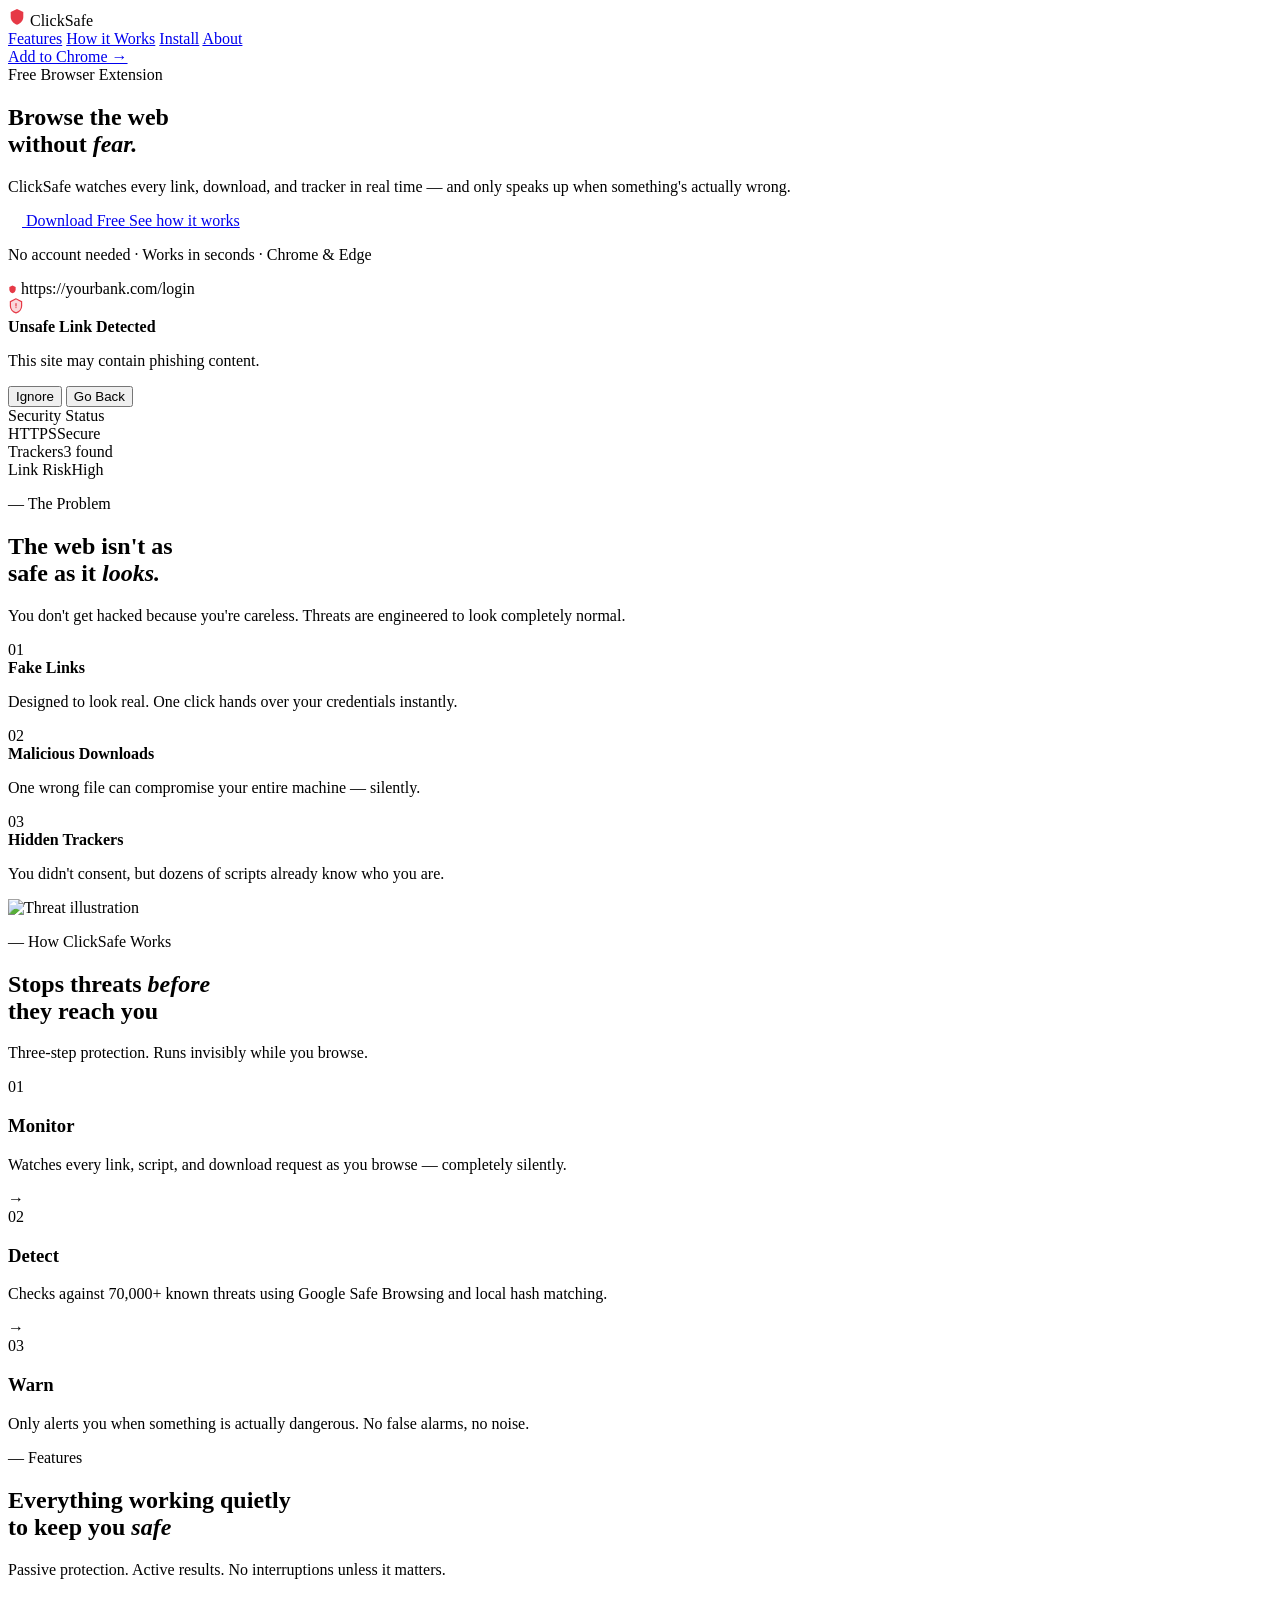
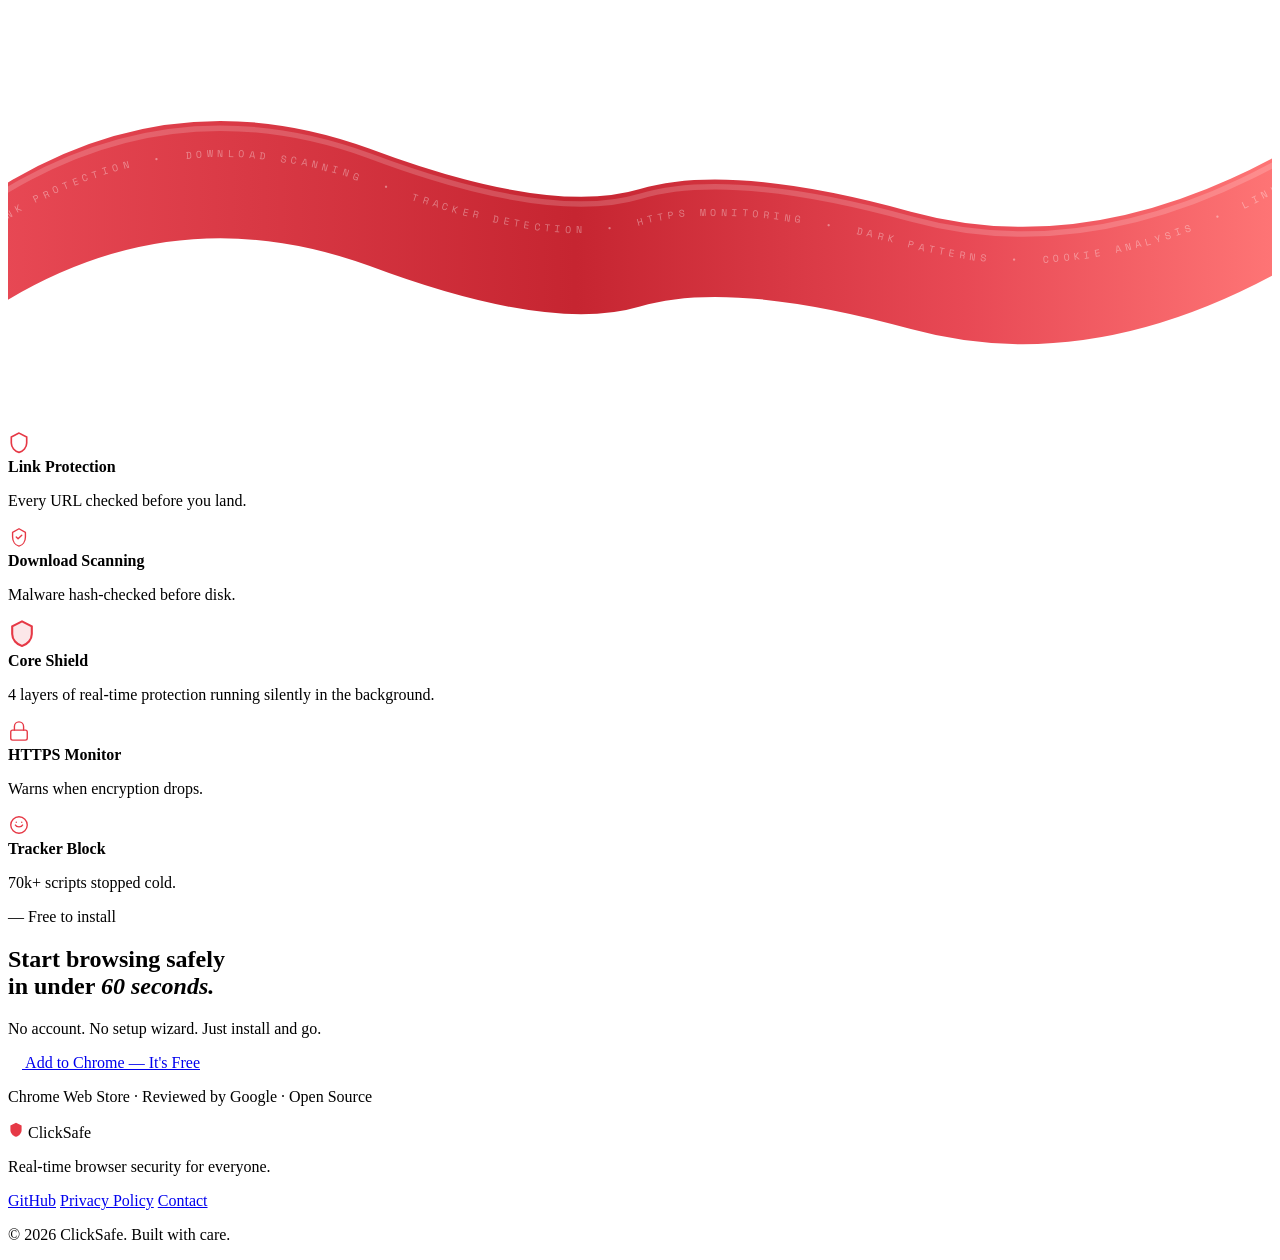
==== index.html @ 42089989 "add: html files" ====
<!DOCTYPE html>
<html lang="en">
<head>
  <meta charset="UTF-8" />
  <meta name="viewport" content="width=device-width, initial-scale=1.0" />
  <title>ClickSafe — Browse Without Fear</title>

  <link href="https://fonts.googleapis.com/css2?family=DM+Serif+Display:ital@0;1&family=Space+Mono:wght@400;700&display=swap" rel="stylesheet">
  <link href="https://api.fontshare.com/v2/css?f[]=satoshi@400,500,600,700&display=swap" rel="stylesheet">

  <link rel="stylesheet" href="style.css">
</head>
<body>

  <!-- NAVBAR -->
  <header class="navbar" id="navbar">
    <div class="container nav-inner">
      <div class="nav-logo">
        <svg width="18" height="18" viewBox="0 0 20 20" fill="none">
          <path d="M10 1L3 4.5V10c0 4 3.1 7.5 7 8.5 3.9-1 7-4.5 7-8.5V4.5L10 1z" fill="#E63946"/>
        </svg>
        ClickSafe
      </div>
      <nav class="nav-links">
        <a href="features.html">Features</a>
        <a href="how-it-works.html">How it Works</a>
        <a href="#install">Install</a>
        <a href="#about">About</a>
      </nav>
      <a href="#" class="nav-cta">Add to Chrome &rarr;</a>
    </div>
  </header>

  <!-- HERO - DARK -->
  <section class="hero">
    <div class="hero-glow"></div>
    <div class="container hero-content">

      <div class="hero-left reveal">
        <div class="hero-tag">
          <span class="tag-dot"></span>
          Free Browser Extension
        </div>

        <h1 class="hero-h1">
          Browse the web<br>without <em>fear.</em>
        </h1>

        <p class="hero-desc">
          ClickSafe watches every link, download, and tracker in real time —
          and only speaks up when something's actually wrong.
        </p>

        <div class="hero-actions">
          <a href="#" class="btn-primary">
            <svg width="14" height="14" viewBox="0 0 16 16" fill="none"><path d="M8 2v8M4 7l4 4 4-4M2 12h12" stroke="white" stroke-width="1.8" stroke-linecap="round" stroke-linejoin="round"/></svg>
            Download Free
          </a>
          <a href="#how" class="btn-ghost">See how it works</a>
        </div>

        <p class="hero-note">No account needed &middot; Works in seconds &middot; Chrome &amp; Edge</p>
      </div>

      <div class="hero-right reveal reveal-delay">
        <div class="browser-mock">
          <div class="browser-bar">
            <div class="browser-dots">
              <span class="dot-red"></span>
              <span class="dot-yellow"></span>
              <span class="dot-green"></span>
            </div>
            <div class="browser-url">
              <svg width="9" height="9" viewBox="0 0 20 20" fill="none"><path d="M10 1L3 4.5V10c0 4 3.1 7.5 7 8.5 3.9-1 7-4.5 7-8.5V4.5L10 1z" fill="#E63946"/></svg>
              https://yourbank.com/login
            </div>
          </div>
          <div class="browser-body">
            <div class="sk-line w-65"></div>
            <div class="sk-line w-45"></div>
            <div class="sk-line w-75"></div>
            <div class="sk-block"></div>
          </div>
        </div>

        <div class="hero-modal">
          <div class="modal-icon-wrap">
            <svg width="16" height="16" viewBox="0 0 20 20" fill="none">
              <path d="M10 1L3 4.5V10c0 4 3.1 7.5 7 8.5 3.9-1 7-4.5 7-8.5V4.5L10 1z" fill="#E63946" opacity=".2"/>
              <path d="M10 1L3 4.5V10c0 4 3.1 7.5 7 8.5 3.9-1 7-4.5 7-8.5V4.5L10 1z" stroke="#E63946" stroke-width="1.5"/>
              <path d="M10 7v3M10 12h.01" stroke="#E63946" stroke-width="1.5" stroke-linecap="round"/>
            </svg>
          </div>
          <div class="modal-text">
            <strong>Unsafe Link Detected</strong>
            <p>This site may contain phishing content.</p>
          </div>
          <div class="modal-btns">
            <button class="modal-ignore">Ignore</button>
            <button class="modal-block">Go Back</button>
          </div>
        </div>

        <div class="hero-panel">
          <div class="panel-title">Security Status</div>
          <div class="panel-row"><span>HTTPS</span><span class="badge badge-green">Secure</span></div>
          <div class="panel-row"><span>Trackers</span><span class="badge badge-yellow">3 found</span></div>
          <div class="panel-row"><span>Link Risk</span><span class="badge badge-red">High</span></div>
        </div>
      </div>

    </div>
  </section>

  <!-- PROBLEM - LIGHT -->
  <section class="problem-section" id="features">
    <div class="container">
      <div class="problem-wrapper">

        <div class="problem-left">
          <p class="section-label">&#8212; The Problem</p>
          <h2 class="section-title">
            The web isn't as<br>safe as it <em>looks.</em>
          </h2>
          <p class="section-sub">
            You don't get hacked because you're careless.
            Threats are engineered to look completely normal.
          </p>
          <div class="problem-list">

            <div class="problem-item reveal">
              <div class="problem-num">01</div>
              <div class="problem-body">
                <strong>Fake Links</strong>
                <p>Designed to look real. One click hands over your credentials instantly.</p>
              </div>
            </div>

            <div class="problem-item reveal">
              <div class="problem-num">02</div>
              <div class="problem-body">
                <strong>Malicious Downloads</strong>
                <p>One wrong file can compromise your entire machine &mdash; silently.</p>
              </div>
            </div>

            <div class="problem-item reveal">
              <div class="problem-num">03</div>
              <div class="problem-body">
                <strong>Hidden Trackers</strong>
                <p>You didn't consent, but dozens of scripts already know who you are.</p>
              </div>
            </div>

          </div>
        </div>

        <div class="problem-right reveal reveal-delay">
          <img src="assets/home-page/problem.svg" alt="Threat illustration" />
        </div>

      </div>
    </div>
  </section>

  <!-- HOW IT WORKS - DARK -->
  <section class="how-section" id="how">
    <div class="container">
      <p class="section-label">&#8212; How ClickSafe Works</p>
      <h2 class="section-title">Stops threats <em>before</em><br>they reach you</h2>
      <p class="section-sub">Three-step protection. Runs invisibly while you browse.</p>

      <div class="steps">

        <div class="step reveal">
          <div class="step-num">01</div>
          <h3>Monitor</h3>
          <p>Watches every link, script, and download request as you browse &mdash; completely silently.</p>
        </div>

        <div class="step-arrow">&#8594;</div>

        <div class="step reveal">
          <div class="step-num">02</div>
          <h3>Detect</h3>
          <p>Checks against 70,000+ known threats using Google Safe Browsing and local hash matching.</p>
        </div>

        <div class="step-arrow">&#8594;</div>

        <div class="step reveal">
          <div class="step-num">03</div>
          <h3>Warn</h3>
          <p>Only alerts you when something is actually dangerous. No false alarms, no noise.</p>
        </div>

      </div>
    </div>
  </section>

  <!-- FEATURES - LIGHT with RIBBON -->
  <section class="features-section" id="features-ribbon">
    <div class="container">
      <p class="section-label">&#8212; Features</p>
      <h2 class="section-title">Everything working quietly<br>to keep you <em>safe</em></h2>
      <p class="section-sub">Passive protection. Active results. No interruptions unless it matters.</p>
    </div>

    <!-- RIBBON SCENE -->
    <div class="ribbon-scene">

      <!-- SVG ribbon wave -->
      <svg class="ribbon-svg" viewBox="0 0 1400 480" preserveAspectRatio="none" xmlns="http://www.w3.org/2000/svg">
        <defs>
          <linearGradient id="rg" x1="0%" y1="0%" x2="100%" y2="0%">
            <stop offset="0%"   stop-color="#E63946"/>
            <stop offset="45%"  stop-color="#C1121F"/>
            <stop offset="75%"  stop-color="#E63946"/>
            <stop offset="100%" stop-color="#ff6b6b"/>
          </linearGradient>
          <!-- text path runs along the center of the ribbon -->
          <path id="tp" d="M-20 260 Q 180 130 400 210 Q 600 285 700 255 Q 800 225 1000 280 Q 1200 335 1420 210"/>
        </defs>
        <!-- ribbon body -->
        <path d="M-20 220 Q 180 90 400 170 Q 600 245 700 215 Q 800 185 1000 240 Q 1200 295 1420 170
                 L 1420 300 Q 1200 425 1000 370 Q 800 315 700 345 Q 600 375 400 300 Q 180 220 -20 350 Z"
              fill="url(#rg)" opacity="0.92"/>
        <!-- subtle highlight stripe -->
        <path d="M-20 228 Q 180 98 400 178 Q 600 253 700 223 Q 800 193 1000 248 Q 1200 303 1420 178"
              fill="none" stroke="rgba(255,255,255,0.18)" stroke-width="6"/>
        <!-- scrolling text on ribbon -->
        <text font-family="Space Mono, monospace" font-size="11" fill="rgba(255,255,255,0.38)" letter-spacing="5">
          <textPath href="#tp" startOffset="0%">
            LINK PROTECTION &nbsp;&bull;&nbsp; DOWNLOAD SCANNING &nbsp;&bull;&nbsp; TRACKER DETECTION &nbsp;&bull;&nbsp; HTTPS MONITORING &nbsp;&bull;&nbsp; DARK PATTERNS &nbsp;&bull;&nbsp; COOKIE ANALYSIS &nbsp;&bull;&nbsp; LINK PROTECTION &nbsp;&bull;&nbsp; DOWNLOAD SCANNING &nbsp;&bull;&nbsp;
          </textPath>
        </text>
      </svg>

      <!-- Feature nodes positioned along the ribbon -->
      <div class="rnode rn1">
        <div class="rnode-bubble">
          <div class="rnode-icon">
            <svg width="22" height="22" viewBox="0 0 20 20" fill="none"><path d="M10 1L3 4.5V10c0 4 3.1 7.5 7 8.5 3.9-1 7-4.5 7-8.5V4.5L10 1z" stroke="#E63946" stroke-width="1.5"/></svg>
          </div>
          <strong>Link Protection</strong>
          <p>Every URL checked before you land.</p>
        </div>
      </div>

      <div class="rnode rn2">
        <div class="rnode-bubble">
          <div class="rnode-icon">
            <svg width="22" height="22" viewBox="0 0 24 24" fill="none"><path d="M12 3l7 4v5c0 5-3 9-7 10C8 21 5 17 5 12V7l7-4z" stroke="#E63946" stroke-width="1.5" stroke-linejoin="round"/><path d="M9 12l2 2 4-4" stroke="#E63946" stroke-width="1.5" stroke-linecap="round" stroke-linejoin="round"/></svg>
          </div>
          <strong>Download Scanning</strong>
          <p>Malware hash-checked before disk.</p>
        </div>
      </div>

      <div class="rnode rn3 rn-center">
        <div class="rnode-bubble rnode-featured">
          <div class="rnode-icon">
            <svg width="28" height="28" viewBox="0 0 20 20" fill="none"><path d="M10 1L3 4.5V10c0 4 3.1 7.5 7 8.5 3.9-1 7-4.5 7-8.5V4.5L10 1z" fill="rgba(230,57,70,0.12)" stroke="#E63946" stroke-width="1.5"/></svg>
          </div>
          <strong>Core Shield</strong>
          <p>4 layers of real-time protection running silently in the background.</p>
        </div>
      </div>

      <div class="rnode rn4">
        <div class="rnode-bubble">
          <div class="rnode-icon">
            <svg width="22" height="22" viewBox="0 0 24 24" fill="none"><rect x="3" y="11" width="18" height="11" rx="2" stroke="#E63946" stroke-width="1.5"/><path d="M7 11V7a5 5 0 0 1 10 0v4" stroke="#E63946" stroke-width="1.5" stroke-linecap="round"/></svg>
          </div>
          <strong>HTTPS Monitor</strong>
          <p>Warns when encryption drops.</p>
        </div>
      </div>

      <div class="rnode rn5">
        <div class="rnode-bubble">
          <div class="rnode-icon">
            <svg width="22" height="22" viewBox="0 0 24 24" fill="none"><circle cx="12" cy="12" r="9" stroke="#E63946" stroke-width="1.5"/><path d="M8 12s1 2 4 2 4-2 4-2M9 9h.01M15 9h.01" stroke="#E63946" stroke-width="1.5" stroke-linecap="round"/></svg>
          </div>
          <strong>Tracker Block</strong>
          <p>70k+ scripts stopped cold.</p>
        </div>
      </div>

    </div>
  </section>

  <!-- CTA - DARK -->
  <section class="cta-section" id="install">
    <div class="container">
      <div class="cta-box reveal">
        <div class="cta-glow"></div>
        <p class="section-label cta-label">&#8212; Free to install</p>
        <h2 class="section-title cta-title">
          Start browsing safely<br>in under <em>60 seconds.</em>
        </h2>
        <p class="cta-sub">No account. No setup wizard. Just install and go.</p>
        <a href="#" class="btn-primary btn-lg">
          <svg width="14" height="14" viewBox="0 0 16 16" fill="none"><path d="M8 2v8M4 7l4 4 4-4M2 12h12" stroke="white" stroke-width="1.8" stroke-linecap="round" stroke-linejoin="round"/></svg>
          Add to Chrome &mdash; It's Free
        </a>
        <p class="cta-note">Chrome Web Store &middot; Reviewed by Google &middot; Open Source</p>
      </div>
    </div>
  </section>

  <!-- FOOTER - DARK -->
  <footer class="footer" id="about">
    <div class="container footer-inner">
      <div class="footer-brand">
        <div class="nav-logo footer-logo">
          <svg width="16" height="16" viewBox="0 0 20 20" fill="none"><path d="M10 1L3 4.5V10c0 4 3.1 7.5 7 8.5 3.9-1 7-4.5 7-8.5V4.5L10 1z" fill="#E63946"/></svg>
          ClickSafe
        </div>
        <p>Real-time browser security for everyone.</p>
      </div>
      <div class="footer-links">
        <a href="#">GitHub</a>
        <a href="#">Privacy Policy</a>
        <a href="#">Contact</a>
      </div>
    </div>
    <div class="container footer-bottom">
      <p>&copy; 2026 ClickSafe. Built with care.</p>
    </div>
  </footer>

  <script src="script.js"></script>
</body>
</html>
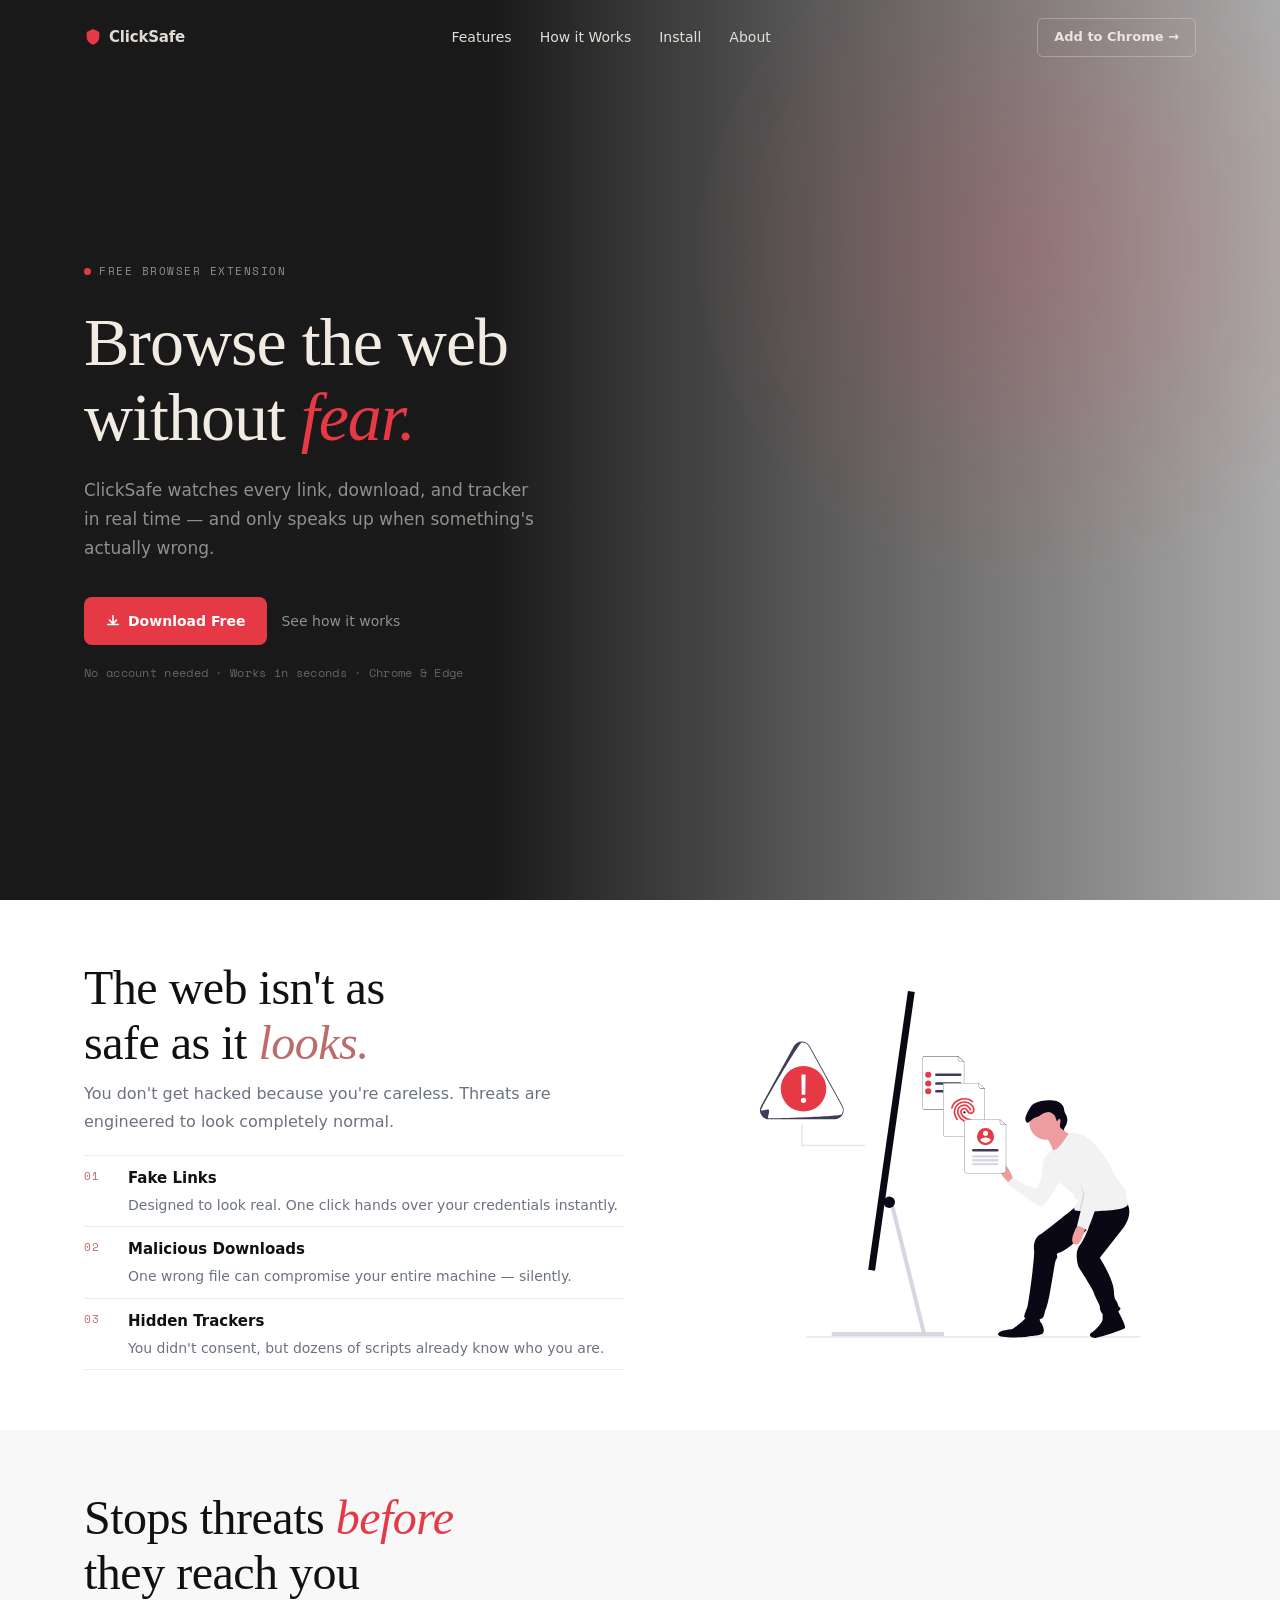
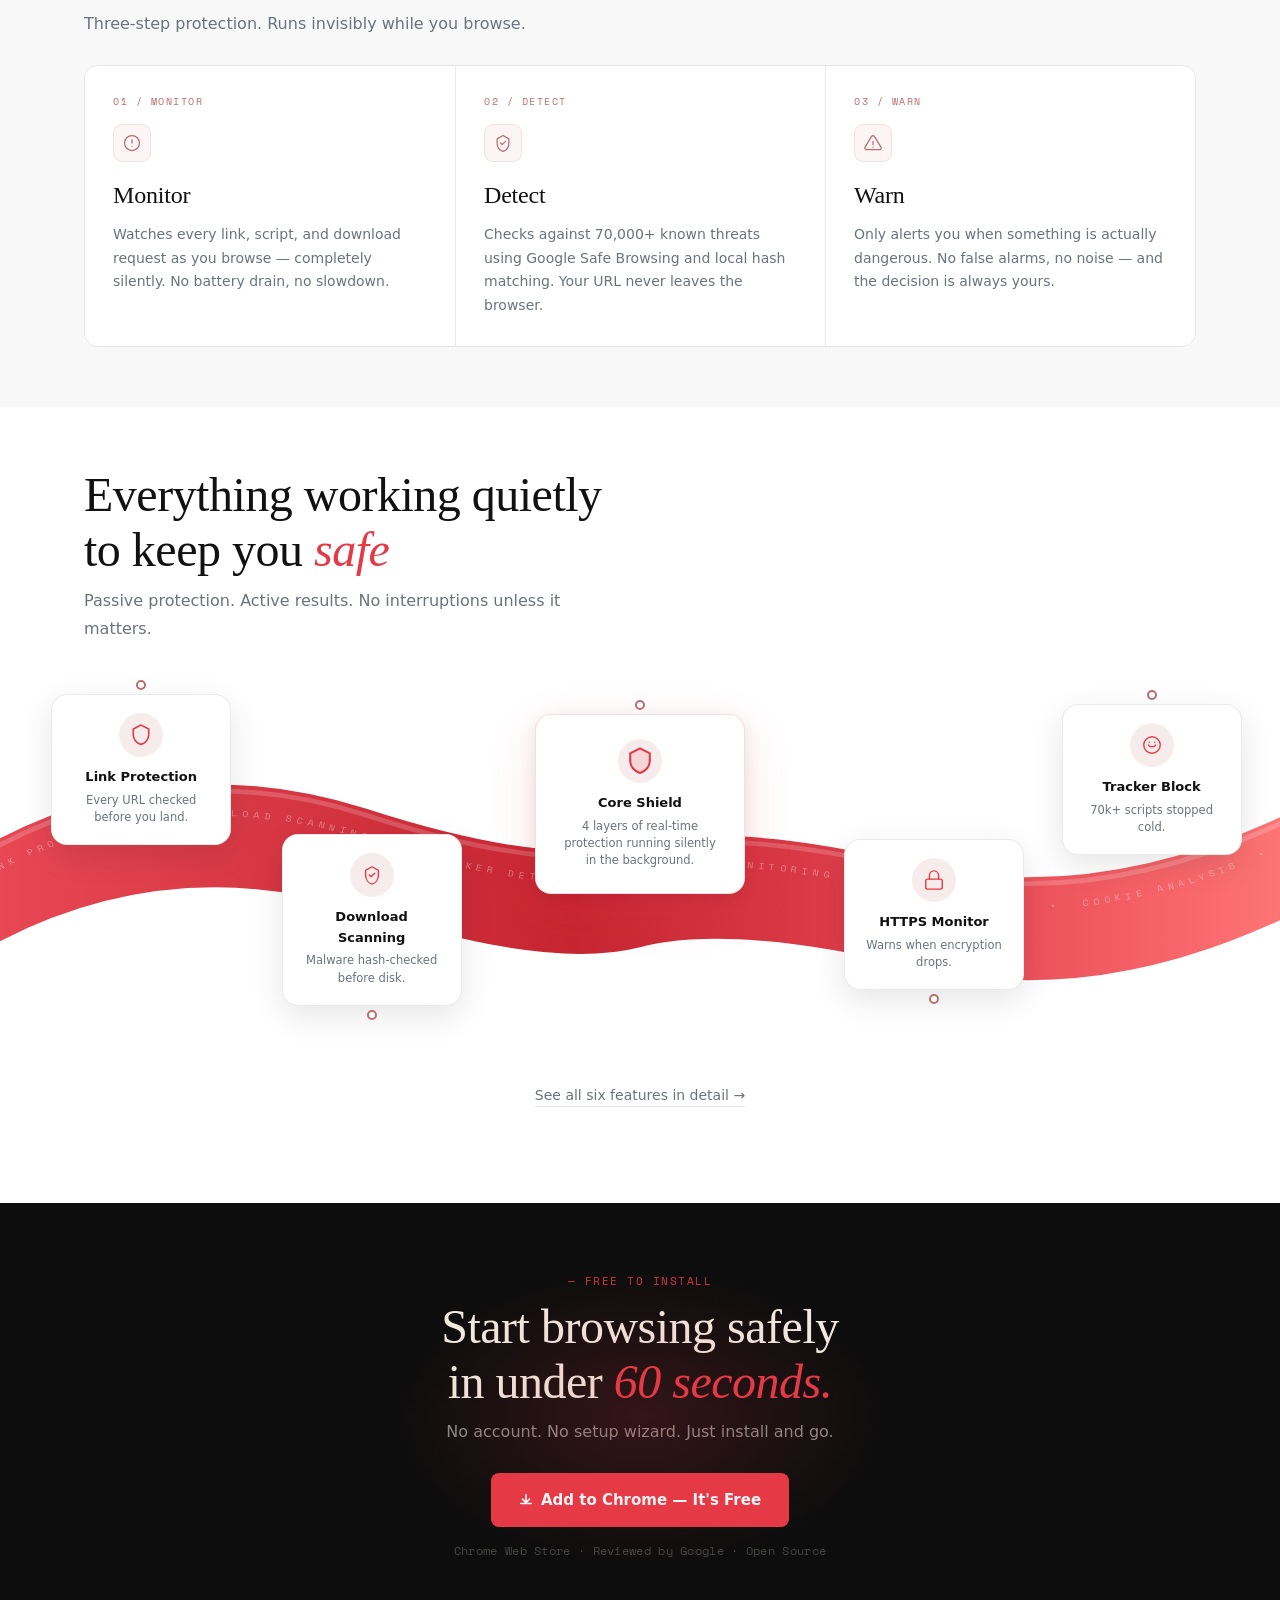
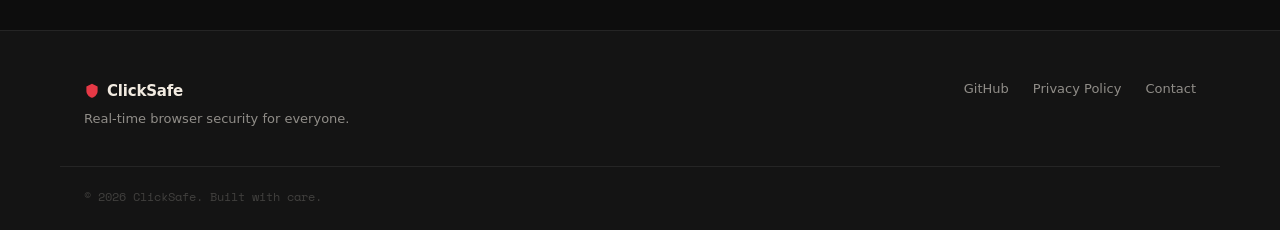
==== commit b6ed9dd3: "update: homepage and add diff hero img" ====
--- a/index.html
+++ b/index.html
@@ -9,6 +9,99 @@
   <link href="https://api.fontshare.com/v2/css?f[]=satoshi@400,500,600,700&display=swap" rel="stylesheet">
 
   <link rel="stylesheet" href="style.css">
+
+  <style>
+
+    /* GLOBAL HEADER RHYTHM */
+    .section-label { margin-bottom: 8px; }
+    .section-title { margin-bottom: 10px; }
+    .section-sub   { margin-bottom: 0; }
+
+    /* PROBLEM */
+    .problem-section { background: #ffffff; padding: 60px 0; }
+    .problem-list    { margin-top: 20px; }
+    .problem-item    { padding: 10px 0; }
+
+    /* HOW IT WORKS */
+    .how-section { background: #f8f8f8; padding: 60px 0; }
+    .how-section .section-label    { color: var(--red); }
+    .how-section .section-title    { color: var(--text-dark); }
+    .how-section .section-title em { color: var(--red-bright); }
+    .how-section .section-sub      { color: var(--text-muted); }
+
+    .steps-timeline {
+      display: grid;
+      grid-template-columns: 1fr 1fr 1fr;
+      margin-top: 28px;
+      border: 1px solid var(--border-light);
+      border-radius: 14px;
+      overflow: hidden;
+    }
+    .step-card { background: #ffffff; padding: 28px; transition: background 0.2s; }
+    .step-card:hover { background: #fdfcfc; }
+    .step-card + .step-card { border-left: 1px solid var(--border-light); }
+
+    .step-card-num {
+      font-family: var(--font-mono);
+      font-size: 10px;
+      letter-spacing: 1.5px;
+      color: var(--red);
+      margin-bottom: 14px;
+      text-transform: uppercase;
+    }
+    .step-card-icon {
+      width: 38px; height: 38px;
+      border-radius: 9px;
+      background: rgba(189,108,108,0.07);
+      border: 1px solid rgba(189,108,108,0.14);
+      display: flex; align-items: center; justify-content: center;
+      margin-bottom: 14px;
+    }
+    .step-card h3 {
+      font-family: var(--font-display);
+      font-size: 24px;
+      font-weight: 400;
+      color: var(--text-dark);
+      margin-bottom: 8px;
+      letter-spacing: -0.2px;
+    }
+    .step-card p { font-size: 14px; color: var(--text-muted); line-height: 1.7; margin: 0; }
+    .step-card-detail {
+      margin-top: 16px;
+      padding-top: 14px;
+      border-top: 1px solid var(--border-light);
+      font-family: var(--font-mono);
+      font-size: 10px;
+      color: rgba(107,114,128,0.5);
+      letter-spacing: 1px;
+      text-transform: uppercase;
+    }
+
+    @media (max-width: 900px) {
+      .steps-timeline { grid-template-columns: 1fr; }
+      .step-card + .step-card { border-left: none; border-top: 1px solid var(--border-light); }
+    }
+
+    /* FEATURES RIBBON */
+    .features-section { background: #ffffff !important; padding-top: 60px; }
+    .features-section .section-label    { color: var(--red); }
+    .features-section .section-title    { color: var(--text-dark); }
+    .features-section .section-title em { color: var(--red-bright); }
+    .features-section .section-sub      { color: var(--text-muted); }
+    .ribbon-scene { margin-top: 32px; }
+
+    .features-footer-link { text-align: center; padding: 28px 0 16px; }
+    .features-footer-link a {
+      font-size: 14px; color: var(--text-muted); text-decoration: none;
+      border-bottom: 1px solid var(--border-light); padding-bottom: 3px;
+      transition: color 0.2s, border-color 0.2s;
+    }
+    .features-footer-link a:hover { color: var(--red); border-color: rgba(189,108,108,0.3); }
+
+    /* CTA */
+    .cta-section { padding: 70px 0; }
+
+  </style>
 </head>
 <body>
 
@@ -31,7 +124,7 @@
     </div>
   </header>
 
-  <!-- HERO - DARK -->
+  <!-- HERO -->
   <section class="hero">
     <div class="hero-glow"></div>
     <div class="container hero-content">
@@ -41,84 +134,34 @@
           <span class="tag-dot"></span>
           Free Browser Extension
         </div>
-
         <h1 class="hero-h1">
           Browse the web<br>without <em>fear.</em>
         </h1>
-
         <p class="hero-desc">
           ClickSafe watches every link, download, and tracker in real time —
           and only speaks up when something's actually wrong.
         </p>
-
         <div class="hero-actions">
           <a href="#" class="btn-primary">
             <svg width="14" height="14" viewBox="0 0 16 16" fill="none"><path d="M8 2v8M4 7l4 4 4-4M2 12h12" stroke="white" stroke-width="1.8" stroke-linecap="round" stroke-linejoin="round"/></svg>
             Download Free
           </a>
-          <a href="#how" class="btn-ghost">See how it works</a>
-        </div>
-
+          <a href="how-it-works.html" class="btn-ghost">See how it works</a>
+        </div>
         <p class="hero-note">No account needed &middot; Works in seconds &middot; Chrome &amp; Edge</p>
       </div>
 
-      <div class="hero-right reveal reveal-delay">
-        <div class="browser-mock">
-          <div class="browser-bar">
-            <div class="browser-dots">
-              <span class="dot-red"></span>
-              <span class="dot-yellow"></span>
-              <span class="dot-green"></span>
-            </div>
-            <div class="browser-url">
-              <svg width="9" height="9" viewBox="0 0 20 20" fill="none"><path d="M10 1L3 4.5V10c0 4 3.1 7.5 7 8.5 3.9-1 7-4.5 7-8.5V4.5L10 1z" fill="#E63946"/></svg>
-              https://yourbank.com/login
-            </div>
-          </div>
-          <div class="browser-body">
-            <div class="sk-line w-65"></div>
-            <div class="sk-line w-45"></div>
-            <div class="sk-line w-75"></div>
-            <div class="sk-block"></div>
-          </div>
-        </div>
-
-        <div class="hero-modal">
-          <div class="modal-icon-wrap">
-            <svg width="16" height="16" viewBox="0 0 20 20" fill="none">
-              <path d="M10 1L3 4.5V10c0 4 3.1 7.5 7 8.5 3.9-1 7-4.5 7-8.5V4.5L10 1z" fill="#E63946" opacity=".2"/>
-              <path d="M10 1L3 4.5V10c0 4 3.1 7.5 7 8.5 3.9-1 7-4.5 7-8.5V4.5L10 1z" stroke="#E63946" stroke-width="1.5"/>
-              <path d="M10 7v3M10 12h.01" stroke="#E63946" stroke-width="1.5" stroke-linecap="round"/>
-            </svg>
-          </div>
-          <div class="modal-text">
-            <strong>Unsafe Link Detected</strong>
-            <p>This site may contain phishing content.</p>
-          </div>
-          <div class="modal-btns">
-            <button class="modal-ignore">Ignore</button>
-            <button class="modal-block">Go Back</button>
-          </div>
-        </div>
-
-        <div class="hero-panel">
-          <div class="panel-title">Security Status</div>
-          <div class="panel-row"><span>HTTPS</span><span class="badge badge-green">Secure</span></div>
-          <div class="panel-row"><span>Trackers</span><span class="badge badge-yellow">3 found</span></div>
-          <div class="panel-row"><span>Link Risk</span><span class="badge badge-red">High</span></div>
-        </div>
-      </div>
-
-    </div>
-  </section>
-
-  <!-- PROBLEM - LIGHT -->
+      <div class="hero-right reveal reveal-delay"></div>
+
+    </div>
+  </section>
+
+  <!-- PROBLEM -->
   <section class="problem-section" id="features">
     <div class="container">
       <div class="problem-wrapper">
 
         <div class="problem-left">
-          <p class="section-label">&#8212; The Problem</p>
           <h2 class="section-title">
             The web isn't as<br>safe as it <em>looks.</em>
           </h2>
@@ -127,7 +170,6 @@
             Threats are engineered to look completely normal.
           </p>
           <div class="problem-list">
-
             <div class="problem-item reveal">
               <div class="problem-num">01</div>
               <div class="problem-body">
@@ -135,7 +177,6 @@
                 <p>Designed to look real. One click hands over your credentials instantly.</p>
               </div>
             </div>
-
             <div class="problem-item reveal">
               <div class="problem-num">02</div>
               <div class="problem-body">
@@ -143,7 +184,6 @@
                 <p>One wrong file can compromise your entire machine &mdash; silently.</p>
               </div>
             </div>
-
             <div class="problem-item reveal">
               <div class="problem-num">03</div>
               <div class="problem-body">
@@ -151,7 +191,6 @@
                 <p>You didn't consent, but dozens of scripts already know who you are.</p>
               </div>
             </div>
-
           </div>
         </div>
 
@@ -163,53 +202,61 @@
     </div>
   </section>
 
-  <!-- HOW IT WORKS - DARK -->
+  <!-- HOW IT WORKS -->
   <section class="how-section" id="how">
     <div class="container">
-      <p class="section-label">&#8212; How ClickSafe Works</p>
       <h2 class="section-title">Stops threats <em>before</em><br>they reach you</h2>
       <p class="section-sub">Three-step protection. Runs invisibly while you browse.</p>
 
-      <div class="steps">
-
-        <div class="step reveal">
-          <div class="step-num">01</div>
+      <div class="steps-timeline">
+
+        <div class="step-card reveal">
+          <div class="step-card-num">01 / Monitor</div>
+          <div class="step-card-icon">
+            <svg width="20" height="20" viewBox="0 0 24 24" fill="none">
+              <circle cx="12" cy="12" r="9" stroke="#bd6c6c" stroke-width="1.5"/>
+              <path d="M12 8v4M12 16h.01" stroke="#bd6c6c" stroke-width="1.5" stroke-linecap="round"/>
+            </svg>
+          </div>
           <h3>Monitor</h3>
-          <p>Watches every link, script, and download request as you browse &mdash; completely silently.</p>
-        </div>
-
-        <div class="step-arrow">&#8594;</div>
-
-        <div class="step reveal">
-          <div class="step-num">02</div>
+          <p>Watches every link, script, and download request as you browse &mdash; completely silently. No battery drain, no slowdown.</p>
+        </div>
+
+        <div class="step-card reveal">
+          <div class="step-card-num">02 / Detect</div>
+          <div class="step-card-icon">
+            <svg width="20" height="20" viewBox="0 0 24 24" fill="none">
+              <path d="M12 3l7 4v5c0 5-3 9-7 10C8 21 5 17 5 12V7l7-4z" stroke="#bd6c6c" stroke-width="1.5" stroke-linejoin="round"/>
+              <path d="M9 12l2 2 4-4" stroke="#bd6c6c" stroke-width="1.5" stroke-linecap="round" stroke-linejoin="round"/>
+            </svg>
+          </div>
           <h3>Detect</h3>
-          <p>Checks against 70,000+ known threats using Google Safe Browsing and local hash matching.</p>
-        </div>
-
-        <div class="step-arrow">&#8594;</div>
-
-        <div class="step reveal">
-          <div class="step-num">03</div>
+          <p>Checks against 70,000+ known threats using Google Safe Browsing and local hash matching. Your URL never leaves the browser.</p>
+        </div>
+
+        <div class="step-card reveal">
+          <div class="step-card-num">03 / Warn</div>
+          <div class="step-card-icon">
+            <svg width="20" height="20" viewBox="0 0 24 24" fill="none">
+              <path d="M13.73 4a2 2 0 0 0-3.46 0L2.5 17A2 2 0 0 0 4.23 20h15.54A2 2 0 0 0 21.5 17z" stroke="#bd6c6c" stroke-width="1.5" stroke-linejoin="round"/>
+              <path d="M12 10v4M12 17h.01" stroke="#bd6c6c" stroke-width="1.5" stroke-linecap="round"/>
+            </svg>
+          </div>
           <h3>Warn</h3>
-          <p>Only alerts you when something is actually dangerous. No false alarms, no noise.</p>
-        </div>
-
-      </div>
-    </div>
-  </section>
-
-  <!-- FEATURES - LIGHT with RIBBON -->
+          <p>Only alerts you when something is actually dangerous. No false alarms, no noise &mdash; and the decision is always yours.</p>
+
+      </div>
+    </div>
+  </section>
+
+  <!-- FEATURES RIBBON -->
   <section class="features-section" id="features-ribbon">
     <div class="container">
-      <p class="section-label">&#8212; Features</p>
       <h2 class="section-title">Everything working quietly<br>to keep you <em>safe</em></h2>
       <p class="section-sub">Passive protection. Active results. No interruptions unless it matters.</p>
     </div>
 
-    <!-- RIBBON SCENE -->
     <div class="ribbon-scene">
-
-      <!-- SVG ribbon wave -->
       <svg class="ribbon-svg" viewBox="0 0 1400 480" preserveAspectRatio="none" xmlns="http://www.w3.org/2000/svg">
         <defs>
           <linearGradient id="rg" x1="0%" y1="0%" x2="100%" y2="0%">
@@ -218,17 +265,13 @@
             <stop offset="75%"  stop-color="#E63946"/>
             <stop offset="100%" stop-color="#ff6b6b"/>
           </linearGradient>
-          <!-- text path runs along the center of the ribbon -->
           <path id="tp" d="M-20 260 Q 180 130 400 210 Q 600 285 700 255 Q 800 225 1000 280 Q 1200 335 1420 210"/>
         </defs>
-        <!-- ribbon body -->
         <path d="M-20 220 Q 180 90 400 170 Q 600 245 700 215 Q 800 185 1000 240 Q 1200 295 1420 170
                  L 1420 300 Q 1200 425 1000 370 Q 800 315 700 345 Q 600 375 400 300 Q 180 220 -20 350 Z"
               fill="url(#rg)" opacity="0.92"/>
-        <!-- subtle highlight stripe -->
         <path d="M-20 228 Q 180 98 400 178 Q 600 253 700 223 Q 800 193 1000 248 Q 1200 303 1420 178"
               fill="none" stroke="rgba(255,255,255,0.18)" stroke-width="6"/>
-        <!-- scrolling text on ribbon -->
         <text font-family="Space Mono, monospace" font-size="11" fill="rgba(255,255,255,0.38)" letter-spacing="5">
           <textPath href="#tp" startOffset="0%">
             LINK PROTECTION &nbsp;&bull;&nbsp; DOWNLOAD SCANNING &nbsp;&bull;&nbsp; TRACKER DETECTION &nbsp;&bull;&nbsp; HTTPS MONITORING &nbsp;&bull;&nbsp; DARK PATTERNS &nbsp;&bull;&nbsp; COOKIE ANALYSIS &nbsp;&bull;&nbsp; LINK PROTECTION &nbsp;&bull;&nbsp; DOWNLOAD SCANNING &nbsp;&bull;&nbsp;
@@ -236,61 +279,38 @@
         </text>
       </svg>
 
-      <!-- Feature nodes positioned along the ribbon -->
-      <div class="rnode rn1">
-        <div class="rnode-bubble">
-          <div class="rnode-icon">
-            <svg width="22" height="22" viewBox="0 0 20 20" fill="none"><path d="M10 1L3 4.5V10c0 4 3.1 7.5 7 8.5 3.9-1 7-4.5 7-8.5V4.5L10 1z" stroke="#E63946" stroke-width="1.5"/></svg>
-          </div>
-          <strong>Link Protection</strong>
-          <p>Every URL checked before you land.</p>
-        </div>
-      </div>
-
-      <div class="rnode rn2">
-        <div class="rnode-bubble">
-          <div class="rnode-icon">
-            <svg width="22" height="22" viewBox="0 0 24 24" fill="none"><path d="M12 3l7 4v5c0 5-3 9-7 10C8 21 5 17 5 12V7l7-4z" stroke="#E63946" stroke-width="1.5" stroke-linejoin="round"/><path d="M9 12l2 2 4-4" stroke="#E63946" stroke-width="1.5" stroke-linecap="round" stroke-linejoin="round"/></svg>
-          </div>
-          <strong>Download Scanning</strong>
-          <p>Malware hash-checked before disk.</p>
-        </div>
-      </div>
-
-      <div class="rnode rn3 rn-center">
-        <div class="rnode-bubble rnode-featured">
-          <div class="rnode-icon">
-            <svg width="28" height="28" viewBox="0 0 20 20" fill="none"><path d="M10 1L3 4.5V10c0 4 3.1 7.5 7 8.5 3.9-1 7-4.5 7-8.5V4.5L10 1z" fill="rgba(230,57,70,0.12)" stroke="#E63946" stroke-width="1.5"/></svg>
-          </div>
-          <strong>Core Shield</strong>
-          <p>4 layers of real-time protection running silently in the background.</p>
-        </div>
-      </div>
-
-      <div class="rnode rn4">
-        <div class="rnode-bubble">
-          <div class="rnode-icon">
-            <svg width="22" height="22" viewBox="0 0 24 24" fill="none"><rect x="3" y="11" width="18" height="11" rx="2" stroke="#E63946" stroke-width="1.5"/><path d="M7 11V7a5 5 0 0 1 10 0v4" stroke="#E63946" stroke-width="1.5" stroke-linecap="round"/></svg>
-          </div>
-          <strong>HTTPS Monitor</strong>
-          <p>Warns when encryption drops.</p>
-        </div>
-      </div>
-
-      <div class="rnode rn5">
-        <div class="rnode-bubble">
-          <div class="rnode-icon">
-            <svg width="22" height="22" viewBox="0 0 24 24" fill="none"><circle cx="12" cy="12" r="9" stroke="#E63946" stroke-width="1.5"/><path d="M8 12s1 2 4 2 4-2 4-2M9 9h.01M15 9h.01" stroke="#E63946" stroke-width="1.5" stroke-linecap="round"/></svg>
-          </div>
-          <strong>Tracker Block</strong>
-          <p>70k+ scripts stopped cold.</p>
-        </div>
-      </div>
-
-    </div>
-  </section>
-
-  <!-- CTA - DARK -->
+      <div class="rnode rn1"><div class="rnode-bubble">
+        <div class="rnode-icon"><svg width="22" height="22" viewBox="0 0 20 20" fill="none"><path d="M10 1L3 4.5V10c0 4 3.1 7.5 7 8.5 3.9-1 7-4.5 7-8.5V4.5L10 1z" stroke="#E63946" stroke-width="1.5"/></svg></div>
+        <strong>Link Protection</strong><p>Every URL checked before you land.</p>
+      </div></div>
+
+      <div class="rnode rn2"><div class="rnode-bubble">
+        <div class="rnode-icon"><svg width="22" height="22" viewBox="0 0 24 24" fill="none"><path d="M12 3l7 4v5c0 5-3 9-7 10C8 21 5 17 5 12V7l7-4z" stroke="#E63946" stroke-width="1.5" stroke-linejoin="round"/><path d="M9 12l2 2 4-4" stroke="#E63946" stroke-width="1.5" stroke-linecap="round" stroke-linejoin="round"/></svg></div>
+        <strong>Download Scanning</strong><p>Malware hash-checked before disk.</p>
+      </div></div>
+
+      <div class="rnode rn3 rn-center"><div class="rnode-bubble rnode-featured">
+        <div class="rnode-icon"><svg width="28" height="28" viewBox="0 0 20 20" fill="none"><path d="M10 1L3 4.5V10c0 4 3.1 7.5 7 8.5 3.9-1 7-4.5 7-8.5V4.5L10 1z" fill="rgba(230,57,70,0.12)" stroke="#E63946" stroke-width="1.5"/></svg></div>
+        <strong>Core Shield</strong><p>4 layers of real-time protection running silently in the background.</p>
+      </div></div>
+
+      <div class="rnode rn4"><div class="rnode-bubble">
+        <div class="rnode-icon"><svg width="22" height="22" viewBox="0 0 24 24" fill="none"><rect x="3" y="11" width="18" height="11" rx="2" stroke="#E63946" stroke-width="1.5"/><path d="M7 11V7a5 5 0 0 1 10 0v4" stroke="#E63946" stroke-width="1.5" stroke-linecap="round"/></svg></div>
+        <strong>HTTPS Monitor</strong><p>Warns when encryption drops.</p>
+      </div></div>
+
+      <div class="rnode rn5"><div class="rnode-bubble">
+        <div class="rnode-icon"><svg width="22" height="22" viewBox="0 0 24 24" fill="none"><circle cx="12" cy="12" r="9" stroke="#E63946" stroke-width="1.5"/><path d="M8 12s1 2 4 2 4-2 4-2M9 9h.01M15 9h.01" stroke="#E63946" stroke-width="1.5" stroke-linecap="round"/></svg></div>
+        <strong>Tracker Block</strong><p>70k+ scripts stopped cold.</p>
+      </div></div>
+    </div>
+
+    <div class="container features-footer-link">
+      <a href="features.html">See all six features in detail &rarr;</a>
+    </div>
+  </section>
+
+  <!-- CTA -->
   <section class="cta-section" id="install">
     <div class="container">
       <div class="cta-box reveal">
@@ -309,7 +329,7 @@
     </div>
   </section>
 
-  <!-- FOOTER - DARK -->
+  <!-- FOOTER -->
   <footer class="footer" id="about">
     <div class="container footer-inner">
       <div class="footer-brand">
@@ -332,4 +352,4 @@
 
   <script src="script.js"></script>
 </body>
-</html>
+</html>
--- a/style.css
+++ b/style.css
@@ -0,0 +1,923 @@
+/* ===== RESET ===== */
+*, *::before, *::after { margin: 0; padding: 0; box-sizing: border-box; }
+
+:root {
+  --dark: #0d0d0d;
+  --dark-2: #141414;
+  --dark-3: #1a1a1a;
+  --light: #ffffff;
+  --light-2: #ffffff;
+  --mid: #f8f8f8;
+  --red: #bd6c6c;
+  --red-bright: #E63946;
+  --red-dim: rgba(189,108,108,0.13);
+  --red-glow: rgba(189,108,108,0.20);
+  --text-dark: #111111;
+  --text-muted: #6B7280;
+  --text-light: #F2EBE1;
+  --text-light-muted: rgba(245,240,232,0.55);
+  --border-light: rgba(0,0,0,0.08);
+  --border-dark: rgba(255,255,255,0.07);
+  --font-display: 'DM Serif Display', Georgia, serif;
+  --font-body: 'Satoshi', system-ui, sans-serif;
+  --font-mono: 'Space Mono', monospace;
+}
+
+html { scroll-behavior: smooth; }
+
+body {
+  background: #ffffff;
+  color: var(--text-dark);
+  font-family: var(--font-body);
+  font-size: 16px;
+  line-height: 1.6;
+  -webkit-font-smoothing: antialiased;
+}
+
+.container {
+  max-width: 1160px;
+  margin: 0 auto;
+  padding: 0 24px;
+}
+
+/* ===== REVEAL ANIMATIONS ===== */
+@keyframes fadeUp {
+  from { opacity: 0; transform: translateY(28px); }
+  to   { opacity: 1; transform: translateY(0); }
+}
+
+.reveal {
+  opacity: 0;
+  transform: translateY(28px);
+  transition: opacity 0.65s ease, transform 0.65s ease;
+}
+.reveal.visible {
+  opacity: 1;
+  transform: translateY(0);
+}
+.reveal-delay { transition-delay: 0.18s; }
+
+/* ===== NAVBAR ===== */
+.navbar {
+  position: fixed;
+  top: 0; left: 0; right: 0;
+  z-index: 100;
+  padding: 18px 0;
+  background: transparent;
+  transition: background 0.3s ease, box-shadow 0.3s ease, padding 0.3s ease;
+}
+.navbar.scrolled {
+  background: rgba(255, 255, 255, 0.92);
+  backdrop-filter: blur(12px);
+  -webkit-backdrop-filter: blur(12px);
+  box-shadow: 0 1px 0 var(--border-light);
+  padding: 12px 0;
+}
+/* On dark hero, navbar starts transparent — text should be light */
+.navbar:not(.scrolled) .nav-logo,
+.navbar:not(.scrolled) .nav-links a {
+  color: rgba(245,240,232,0.9);
+}
+.navbar:not(.scrolled) .nav-cta {
+  border-color: rgba(245,240,232,0.3);
+  color: rgba(245,240,232,0.9);
+}
+
+.nav-inner {
+  display: flex;
+  align-items: center;
+  justify-content: space-between;
+}
+
+.nav-logo {
+  display: flex;
+  align-items: center;
+  gap: 7px;
+  font-family: var(--font-body);
+  font-weight: 700;
+  font-size: 15px;
+  letter-spacing: -0.2px;
+  color: var(--text-dark);
+  text-decoration: none;
+  transition: color 0.3s;
+}
+
+.nav-links {
+  display: flex;
+  gap: 28px;
+}
+.nav-links a {
+  text-decoration: none;
+  font-size: 14px;
+  font-weight: 500;
+  color: var(--text-dark);
+  transition: color 0.2s;
+}
+.nav-links a:hover { color: var(--red); }
+.navbar.scrolled .nav-links a { color: var(--text-dark); }
+
+.nav-cta {
+  font-size: 13px;
+  font-weight: 600;
+  font-family: var(--font-body);
+  color: var(--text-dark);
+  text-decoration: none;
+  border: 1px solid rgba(0,0,0,0.2);
+  border-radius: 6px;
+  padding: 8px 16px;
+  transition: all 0.2s;
+}
+.navbar.scrolled .nav-cta {
+  color: var(--text-dark);
+  border-color: rgba(0,0,0,0.2);
+}
+.nav-cta:hover {
+  background: var(--red-bright);
+  border-color: var(--red-bright);
+  color: white;
+}
+
+/* ===== HERO — DARK ===== */
+.hero {
+  position: relative;
+  background:
+    linear-gradient(to right, rgba(13,13,13,0.95) 38%, rgba(13,13,13,0.70) 62%, rgba(13,13,13,0.35) 100%),
+    url('https://images.unsplash.com/photo-1629654297299-c8506221ca97?w=1600&q=80&auto=format&fit=crop') center/cover no-repeat;
+  min-height: 100vh;
+  display: flex;
+  align-items: center;
+  overflow: hidden;
+  padding-top: 80px;
+}
+
+.hero-glow {
+  position: absolute;
+  width: 700px;
+  height: 700px;
+  border-radius: 50%;
+  background: radial-gradient(ellipse, rgba(230,57,70,0.18) 0%, transparent 70%);
+  top: -100px;
+  right: -100px;
+  pointer-events: none;
+}
+
+.hero-content {
+  display: flex;
+  align-items: center;
+  gap: 64px;
+  padding-top: 60px;
+  padding-bottom: 100px;
+  width: 100%;
+}
+
+.hero-left { flex: 1; }
+.hero-right {
+  flex: 1;
+  position: relative;
+  display: flex;
+  justify-content: center;
+  align-items: center;
+}
+
+.hero-tag {
+  display: inline-flex;
+  align-items: center;
+  gap: 8px;
+  font-family: var(--font-mono);
+  font-size: 11px;
+  letter-spacing: 1.5px;
+  text-transform: uppercase;
+  color: var(--text-light-muted);
+  margin-bottom: 24px;
+}
+
+.tag-dot {
+  width: 7px;
+  height: 7px;
+  background: var(--red-bright);
+  border-radius: 50%;
+  animation: pulse 2s ease-in-out infinite;
+}
+
+@keyframes pulse {
+  0%, 100% { opacity: 1; transform: scale(1); box-shadow: 0 0 0 0 rgba(230,57,70,0.4); }
+  50% { opacity: 0.85; transform: scale(1.1); box-shadow: 0 0 0 5px rgba(230,57,70,0); }
+}
+
+.hero-h1 {
+  font-family: var(--font-display);
+  font-size: clamp(44px, 5.5vw, 68px);
+  font-weight: 400;
+  line-height: 1.1;
+  letter-spacing: -1px;
+  color: var(--text-light);
+  margin-bottom: 22px;
+}
+.hero-h1 em {
+  font-style: italic;
+  color: var(--red-bright);
+}
+
+.hero-desc {
+  font-size: 17px;
+  line-height: 1.7;
+  color: var(--text-light-muted);
+  max-width: 460px;
+  margin-bottom: 34px;
+}
+
+.hero-actions {
+  display: flex;
+  align-items: center;
+  gap: 14px;
+  margin-bottom: 18px;
+}
+
+.btn-primary {
+  display: inline-flex;
+  align-items: center;
+  gap: 8px;
+  background: var(--red-bright);
+  color: white;
+  font-family: var(--font-body);
+  font-weight: 600;
+  font-size: 14px;
+  padding: 13px 22px;
+  border-radius: 8px;
+  text-decoration: none;
+  transition: background 0.2s, transform 0.15s;
+}
+.btn-primary:hover { background: #C1121F; transform: translateY(-1px); }
+.btn-primary.btn-lg { font-size: 15px; padding: 15px 28px; }
+
+.btn-ghost {
+  font-size: 14px;
+  font-weight: 500;
+  color: var(--text-light-muted);
+  text-decoration: none;
+  transition: color 0.2s;
+}
+.btn-ghost:hover { color: var(--text-light); }
+
+.hero-note {
+  font-size: 12px;
+  color: rgba(245,240,232,0.35);
+  font-family: var(--font-mono);
+  letter-spacing: 0.3px;
+}
+
+/* Browser mock */
+.browser-mock {
+  width: 90%;
+  max-width: 400px;
+  background: #1e1e1e;
+  border-radius: 12px;
+  border: 1px solid rgba(255,255,255,0.07);
+  overflow: hidden;
+  box-shadow: 0 40px 80px rgba(0,0,0,0.5);
+}
+
+.browser-bar {
+  background: #272727;
+  padding: 10px 14px;
+  display: flex;
+  align-items: center;
+  gap: 10px;
+  border-bottom: 1px solid rgba(255,255,255,0.06);
+}
+
+.browser-dots { display: flex; gap: 5px; }
+.dot-red    { width: 10px; height: 10px; border-radius: 50%; background: #FF5F57; }
+.dot-yellow { width: 10px; height: 10px; border-radius: 50%; background: #FFBD2E; }
+.dot-green  { width: 10px; height: 10px; border-radius: 50%; background: #28C840; }
+
+.browser-url {
+  display: flex;
+  align-items: center;
+  gap: 5px;
+  font-family: var(--font-mono);
+  font-size: 10px;
+  color: rgba(255,255,255,0.4);
+  background: rgba(255,255,255,0.05);
+  border-radius: 4px;
+  padding: 4px 10px;
+  flex: 1;
+}
+
+.browser-body { padding: 20px; display: flex; flex-direction: column; gap: 10px; }
+.sk-line {
+  height: 10px;
+  border-radius: 4px;
+  background: rgba(255,255,255,0.06);
+}
+.w-65 { width: 65%; }
+.w-45 { width: 45%; }
+.w-75 { width: 75%; }
+.sk-block {
+  height: 80px;
+  border-radius: 8px;
+  background: rgba(255,255,255,0.04);
+  margin-top: 4px;
+}
+
+/* Hero modal */
+.hero-modal {
+  position: absolute;
+  bottom: -20px;
+  left: -20px;
+  background: white;
+  border-radius: 12px;
+  padding: 16px;
+  width: 260px;
+  box-shadow: 0 20px 50px rgba(0,0,0,0.3);
+  border: 1px solid rgba(189,108,108,0.15);
+  animation: floatModal 4s ease-in-out infinite;
+}
+
+@keyframes floatModal {
+  0%, 100% { transform: translateY(0); }
+  50% { transform: translateY(-6px); }
+}
+
+.modal-icon-wrap {
+  margin-bottom: 8px;
+}
+
+.modal-text strong {
+  font-size: 13px;
+  display: block;
+  margin-bottom: 3px;
+}
+.modal-text p {
+  font-size: 12px;
+  color: var(--text-muted);
+}
+
+.modal-btns {
+  display: flex;
+  gap: 8px;
+  margin-top: 12px;
+}
+.modal-btns button {
+  flex: 1;
+  padding: 7px 0;
+  border: none;
+  border-radius: 6px;
+  font-size: 12px;
+  font-weight: 600;
+  cursor: pointer;
+  font-family: var(--font-body);
+}
+.modal-ignore { background: #f0f0f0; color: #666; }
+.modal-block { background: var(--red-bright); color: white; }
+
+/* Hero panel */
+.hero-panel {
+  position: absolute;
+  top: -10px;
+  right: -30px;
+  background: white;
+  border-radius: 10px;
+  padding: 14px 16px;
+  width: 170px;
+  box-shadow: 0 16px 40px rgba(0,0,0,0.2);
+  border: 1px solid rgba(0,0,0,0.06);
+  animation: floatPanel 4s ease-in-out infinite;
+  animation-delay: 1s;
+}
+
+@keyframes floatPanel {
+  0%, 100% { transform: translateY(0); }
+  50% { transform: translateY(-5px); }
+}
+
+.panel-title {
+  font-size: 10px;
+  font-family: var(--font-mono);
+  text-transform: uppercase;
+  letter-spacing: 1px;
+  color: var(--text-muted);
+  margin-bottom: 10px;
+}
+
+.panel-row {
+  display: flex;
+  justify-content: space-between;
+  align-items: center;
+  margin-bottom: 7px;
+  font-size: 12px;
+  font-weight: 500;
+}
+
+.badge {
+  font-size: 10px;
+  font-family: var(--font-mono);
+  padding: 2px 7px;
+  border-radius: 20px;
+  font-weight: 700;
+}
+.badge-green  { background: rgba(34,197,94,0.12);  color: #16a34a; }
+.badge-yellow { background: rgba(234,179,8,0.12);  color: #ca8a04; }
+.badge-red    { background: rgba(189,108,108,0.12);   color: #bd6c6c; }
+
+/* ===== STATS BAR — DARK ===== */
+.stats-bar {
+  background: var(--dark-2);
+  border-top: none;
+  border-bottom: none;
+}
+
+.stats-inner {
+  display: flex;
+  align-items: center;
+  justify-content: center;
+  gap: 0;
+  padding: 32px 24px;
+}
+
+.stat {
+  display: flex;
+  flex-direction: column;
+  align-items: center;
+  gap: 4px;
+  flex: 1;
+}
+
+.stat strong {
+  font-family: var(--font-mono);
+  font-size: 26px;
+  font-weight: 700;
+  color: var(--text-light);
+  letter-spacing: -1px;
+}
+
+.stat span {
+  font-size: 12px;
+  color: var(--text-light-muted);
+  text-align: center;
+}
+
+.stat-div {
+  width: 1px;
+  height: 36px;
+  background: var(--border-dark);
+  margin: 0 32px;
+}
+
+/* ===== SECTION LABELS ===== */
+.section-label {
+  font-family: var(--font-mono);
+  font-size: 11px;
+  letter-spacing: 1.5px;
+  text-transform: uppercase;
+  color: var(--red);
+  margin-bottom: 14px;
+}
+
+.section-title {
+  font-family: var(--font-display);
+  font-size: clamp(32px, 4vw, 48px);
+  font-weight: 400;
+  line-height: 1.15;
+  letter-spacing: -0.5px;
+  margin-bottom: 16px;
+}
+.section-title em { font-style: italic; color: var(--red); }
+
+.section-sub {
+  font-size: 16px;
+  color: var(--text-muted);
+  line-height: 1.7;
+  max-width: 520px;
+}
+
+/* ===== PROBLEM SECTION — LIGHT ===== */
+.problem-section {
+  background: linear-gradient(
+    to bottom,
+    #0d0d0d 0%,
+    #1a1a1a 2%,
+    #888 5%,
+    #ffffff 9%,
+    #ffffff 91%,
+    #888 95%,
+    #1a1a1a 98%,
+    #0d0d0d 100%
+  );
+  padding: 160px 0 160px;
+  position: relative;
+}
+
+.problem-wrapper {
+  display: flex;
+  align-items: center;
+  gap: 80px;
+}
+
+.problem-left { flex: 1.1; }
+
+.problem-list {
+  display: flex;
+  flex-direction: column;
+  gap: 0;
+  margin-top: 36px;
+}
+
+.problem-item {
+  display: flex;
+  align-items: flex-start;
+  gap: 20px;
+  padding: 22px 0;
+  border-top: 1px solid var(--border-light);
+  transition: border-color 0.2s;
+}
+.problem-item:hover {
+  border-color: rgba(189,108,108,0.3);
+}
+.problem-item:last-child { border-bottom: 1px solid var(--border-light); }
+
+.problem-num {
+  font-family: var(--font-mono);
+  font-size: 11px;
+  color: var(--red);
+  letter-spacing: 1px;
+  padding-top: 2px;
+  min-width: 24px;
+}
+
+.problem-body strong {
+  display: block;
+  font-size: 15px;
+  font-weight: 600;
+  margin-bottom: 4px;
+}
+.problem-body p {
+  font-size: 14px;
+  color: var(--text-muted);
+  line-height: 1.6;
+}
+
+.problem-right {
+  flex: 1;
+  display: flex;
+  justify-content: center;
+}
+.problem-right img {
+  width: 100%;
+  max-width: 380px;
+}
+
+/* ===== HOW IT WORKS — DARK ===== */
+.how-section {
+  background: var(--dark);
+  padding: 70px 0;
+  position: relative;
+}
+.how-section .section-label,
+.how-section .section-title,
+.how-section .section-sub {
+  color-scheme: dark;
+}
+.how-section .section-label { color: rgba(230,57,70,0.85); }
+.how-section .section-title { color: var(--text-light); }
+.how-section .section-sub { color: var(--text-light-muted); }
+.how-section .section-title em { color: var(--red-bright); }
+
+.steps {
+  display: flex;
+  align-items: flex-start;
+  gap: 0;
+  margin-top: 60px;
+}
+
+.step {
+  flex: 1;
+  padding: 32px;
+  border: 1px solid var(--border-dark);
+  border-radius: 14px;
+  background: rgba(255,255,255,0.03);
+  transition: border-color 0.2s, background 0.2s;
+}
+.step:hover {
+  border-color: rgba(230,57,70,0.3);
+  background: rgba(230,57,70,0.04);
+}
+
+.step-num {
+  font-family: var(--font-mono);
+  font-size: 11px;
+  color: var(--red);
+  letter-spacing: 1px;
+  margin-bottom: 14px;
+}
+.step h3 {
+  font-family: var(--font-display);
+  font-size: 22px;
+  font-weight: 400;
+  color: var(--text-light);
+  margin-bottom: 10px;
+}
+.step p {
+  font-size: 14px;
+  color: var(--text-light-muted);
+  line-height: 1.7;
+}
+
+.step-arrow {
+  font-size: 20px;
+  color: rgba(189,108,108,0.3);
+  padding: 0 16px;
+  padding-top: 44px;
+  flex-shrink: 0;
+}
+
+/* ===== FEATURES SECTION — RIBBON ===== */
+.features-section {
+  background: linear-gradient(
+    to bottom,
+    #0d0d0d 0%,
+    #1a1a1a 2%,
+    #888 5%,
+    #f8f8f8 9%,
+    #f8f8f8 91%,
+    #888 95%,
+    #1a1a1a 98%,
+    #0d0d0d 100%
+  );
+  padding: 70px 0 80px;
+  overflow: hidden;
+  position: relative;
+}
+
+/* ---- Ribbon scene ---- */
+.ribbon-scene {
+  position: relative;
+  width: 100%;
+  height: 380px;
+  margin-top: 36px;
+}
+
+.ribbon-svg {
+  position: absolute;
+  top: 0; left: 0;
+  width: 100%;
+  height: 100%;
+}
+
+/* ---- Feature nodes ---- */
+.rnode {
+  position: absolute;
+  display: flex;
+  flex-direction: column;
+  align-items: center;
+  z-index: 2;
+  animation: floatNode 5s ease-in-out infinite;
+}
+.rnode:nth-child(2)  { animation-delay: 0.6s; }
+.rnode:nth-child(3)  { animation-delay: 1.2s; }
+.rnode:nth-child(4)  { animation-delay: 0.3s; }
+.rnode:nth-child(5)  { animation-delay: 0.9s; }
+
+@keyframes floatNode {
+  0%, 100% { transform: translateY(0); }
+  50%       { transform: translateY(-8px); }
+}
+
+.rnode-bubble {
+  background: white;
+  border: 1px solid var(--border-light);
+  border-radius: 16px;
+  padding: 18px 20px;
+  width: 180px;
+  box-shadow: 0 10px 32px rgba(0,0,0,0.10);
+  transition: transform 0.2s, box-shadow 0.2s, border-color 0.2s;
+  text-align: center;
+}
+.rnode-bubble:hover {
+  transform: translateY(-4px) !important;
+  box-shadow: 0 18px 44px rgba(0,0,0,0.14);
+  border-color: rgba(230,57,70,0.3);
+}
+
+.rnode-featured {
+  width: 210px;
+  padding: 24px;
+  border-color: rgba(189,108,108,0.2);
+  box-shadow: 0 16px 48px rgba(230,57,70,0.15), 0 4px 16px rgba(0,0,0,0.08);
+}
+
+.rnode-icon {
+  width: 44px;
+  height: 44px;
+  border-radius: 50%;
+  background: var(--red-dim);
+  display: flex;
+  align-items: center;
+  justify-content: center;
+  margin: 0 auto 10px;
+}
+
+.rnode-bubble strong {
+  display: block;
+  font-size: 13px;
+  font-weight: 700;
+  margin-bottom: 4px;
+  color: var(--text-dark);
+}
+.rnode-bubble p {
+  font-size: 11.5px;
+  color: var(--text-muted);
+  line-height: 1.5;
+}
+
+/* positions — tuned to sit on the ribbon wave */
+.rn1 { left: 4%;  top: 20px; }
+.rn2 { left: 22%; top: 160px; }
+.rn3 { left: 50%; top: 40px;  transform: translateX(-50%); }
+.rn4 { right: 20%; top: 165px; }
+.rn5 { right: 3%;  top: 30px; }
+
+/* connector dots on the ribbon */
+.rnode::after {
+  content: '';
+  width: 10px;
+  height: 10px;
+  border-radius: 50%;
+  background: white;
+  border: 2px solid var(--red);
+  position: absolute;
+  bottom: -14px;
+}
+.rn1::after  { bottom: auto; top: -14px; }
+.rn3::after  { bottom: auto; top: -14px; }
+.rn5::after  { bottom: auto; top: -14px; }
+
+/* ---- Testimonial card ---- */
+.ribbon-testimonial {
+  position: absolute;
+  bottom: 24px;
+  left: 50%;
+  transform: translateX(-50%);
+  background: var(--dark);
+  border: 1px solid rgba(255,255,255,0.06);
+  border-radius: 16px;
+  padding: 22px 26px;
+  width: 320px;
+  z-index: 3;
+  box-shadow: 0 20px 50px rgba(0,0,0,0.25);
+}
+
+.feat-card-tag {
+  font-family: var(--font-mono);
+  font-size: 10px;
+  text-transform: uppercase;
+  letter-spacing: 1.5px;
+  color: rgba(189,108,108,0.8);
+  margin-bottom: 10px;
+}
+
+.feat-card-quote {
+  font-family: var(--font-display);
+  font-size: 14px;
+  font-style: italic;
+  color: var(--text-light);
+  line-height: 1.65;
+  margin-bottom: 14px;
+}
+
+.feat-card-user {
+  display: flex;
+  align-items: center;
+  gap: 10px;
+}
+.feat-avatar {
+  width: 30px;
+  height: 30px;
+  border-radius: 50%;
+  background: var(--red);
+  display: flex;
+  align-items: center;
+  justify-content: center;
+  font-size: 12px;
+  font-weight: 700;
+  color: white;
+  flex-shrink: 0;
+}
+.feat-card-user strong { display: block; font-size: 13px; color: var(--text-light); }
+.feat-card-user span { font-size: 11px; color: var(--text-light-muted); }
+
+/* ===== CTA — DARK ===== */
+.cta-section {
+  background: var(--dark);
+  padding: 70px 0;
+}
+
+.cta-box {
+  text-align: center;
+  position: relative;
+  max-width: 640px;
+  margin: 0 auto;
+}
+
+.cta-glow {
+  position: absolute;
+  width: 500px;
+  height: 300px;
+  border-radius: 50%;
+  background: radial-gradient(ellipse, rgba(230,57,70,0.18) 0%, transparent 70%);
+  top: 50%;
+  left: 50%;
+  transform: translate(-50%, -50%);
+  pointer-events: none;
+}
+
+.cta-label { color: rgba(230,57,70,0.9) !important; }
+
+.cta-title {
+  color: var(--text-light);
+}
+.cta-title em { color: var(--red-bright); }
+
+.cta-sub {
+  font-size: 16px;
+  color: var(--text-light-muted);
+  margin: 6px 0 28px;
+}
+.cta-note {
+  font-size: 12px;
+  color: rgba(245,240,232,0.25);
+  font-family: var(--font-mono);
+  margin-top: 14px;
+  letter-spacing: 0.3px;
+}
+
+/* ===== FOOTER — DARK ===== */
+.footer {
+  background: var(--dark-2);
+  border-top: 1px solid var(--border-dark);
+  padding: 48px 0 24px;
+}
+
+.footer-inner {
+  display: flex;
+  justify-content: space-between;
+  align-items: flex-start;
+  margin-bottom: 36px;
+}
+
+.footer-logo {
+  color: var(--text-light) !important;
+  margin-bottom: 6px;
+}
+
+.footer-brand p {
+  font-size: 13px;
+  color: var(--text-light-muted);
+}
+
+.footer-links {
+  display: flex;
+  gap: 24px;
+}
+.footer-links a {
+  font-size: 13px;
+  color: var(--text-light-muted);
+  text-decoration: none;
+  transition: color 0.2s;
+}
+.footer-links a:hover { color: var(--text-light); }
+
+.footer-bottom {
+  border-top: 1px solid var(--border-dark);
+  padding-top: 20px;
+}
+.footer-bottom p {
+  font-size: 12px;
+  color: rgba(245,240,232,0.2);
+  font-family: var(--font-mono);
+}
+
+/* ===== RESPONSIVE ===== */
+@media (max-width: 900px) {
+  .hero-content { flex-direction: column; gap: 48px; padding-bottom: 60px; }
+  .hero-right { width: 100%; }
+  .problem-wrapper { flex-direction: column; gap: 40px; }
+  .steps { flex-direction: column; gap: 16px; }
+  .step-arrow { display: none; }
+  .ribbon-scene { height: auto; display: flex; flex-wrap: wrap; gap: 16px; padding: 0 20px 40px; }
+  .ribbon-svg { display: none; }
+  .rnode { position: static; transform: none !important; animation: none; width: calc(50% - 8px); }
+  .rnode::after { display: none; }
+  .rnode-bubble { width: 100%; }
+  .ribbon-testimonial { position: static; transform: none; width: 100%; margin-top: 8px; }
+  .stats-inner { flex-wrap: wrap; gap: 20px; }
+  .stat-div { display: none; }
+  .nav-links { display: none; }
+  .footer-inner { flex-direction: column; gap: 24px; }
+}
+
+@media (max-width: 580px) {
+  .rnode { width: 100%; }
+  .hero-panel { display: none; }
+  .hero-modal { left: 0; right: 0; margin: auto; width: calc(100% - 32px); }
+}
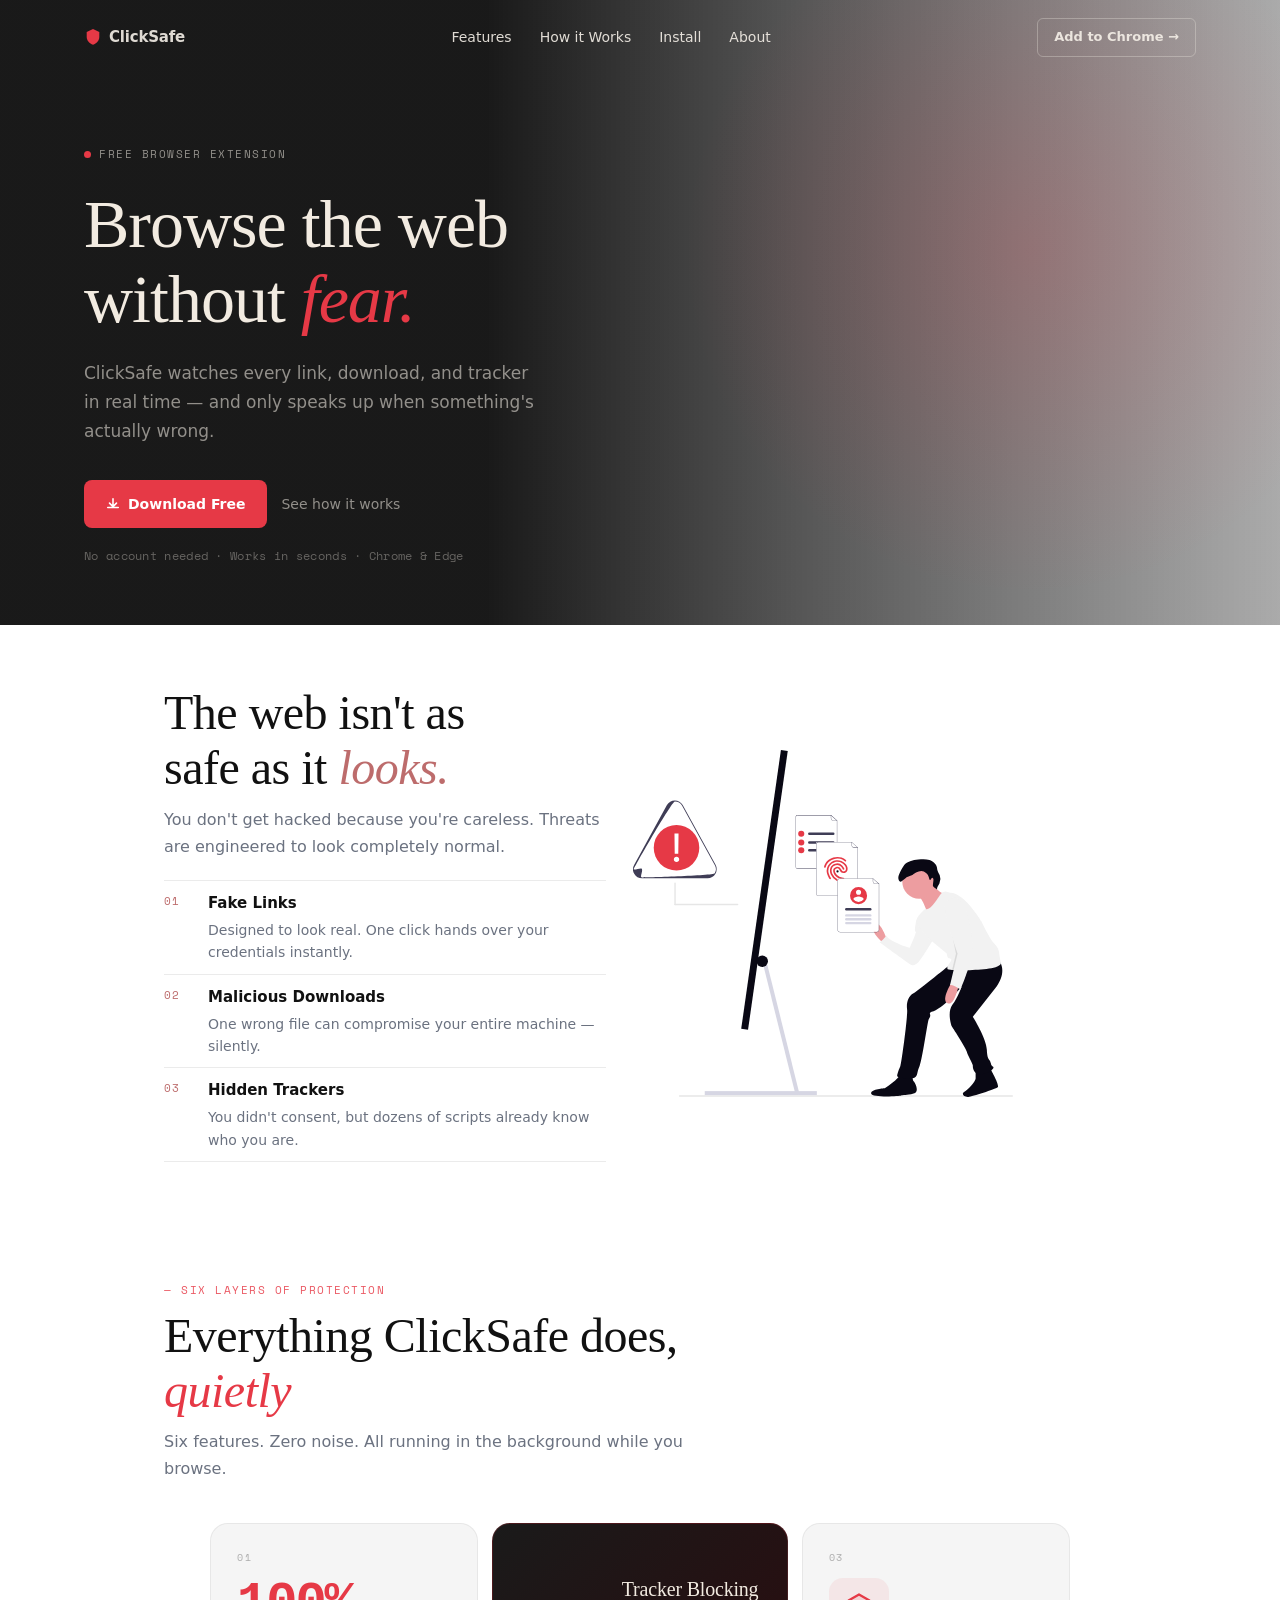
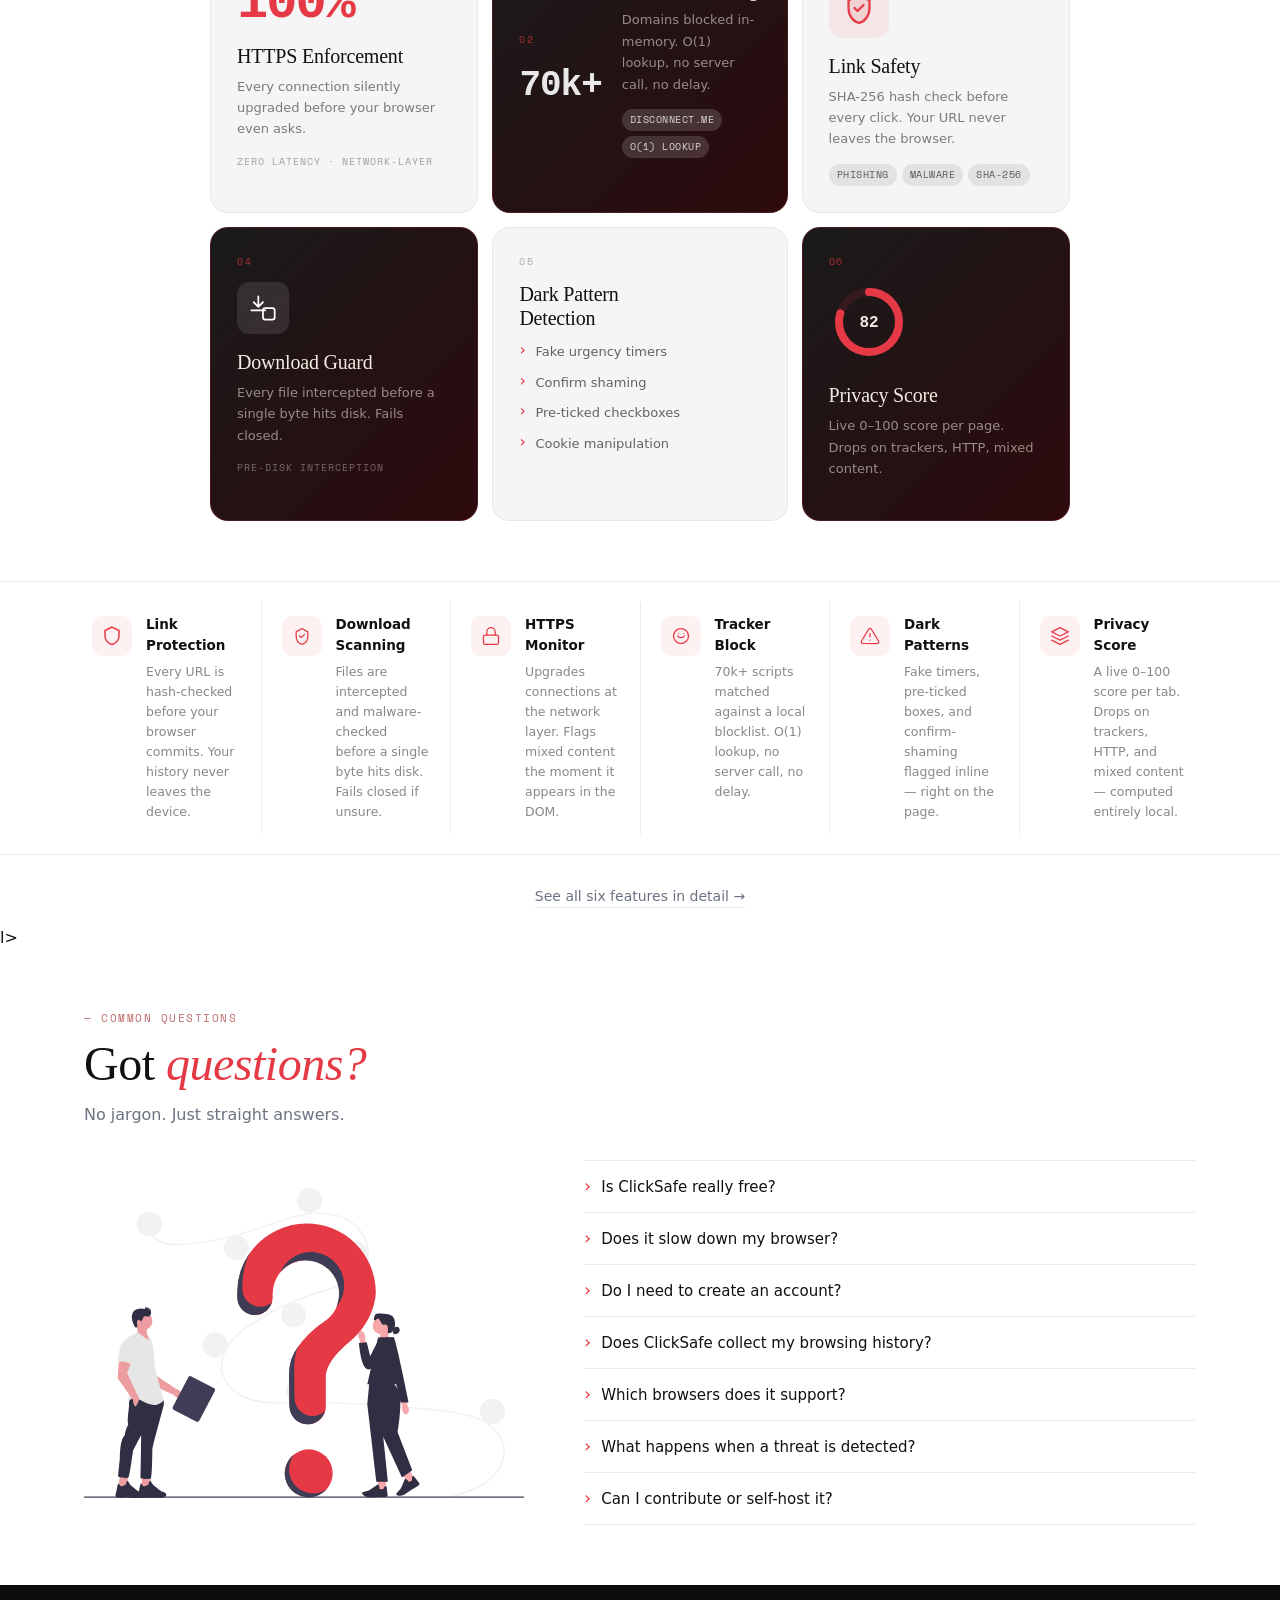
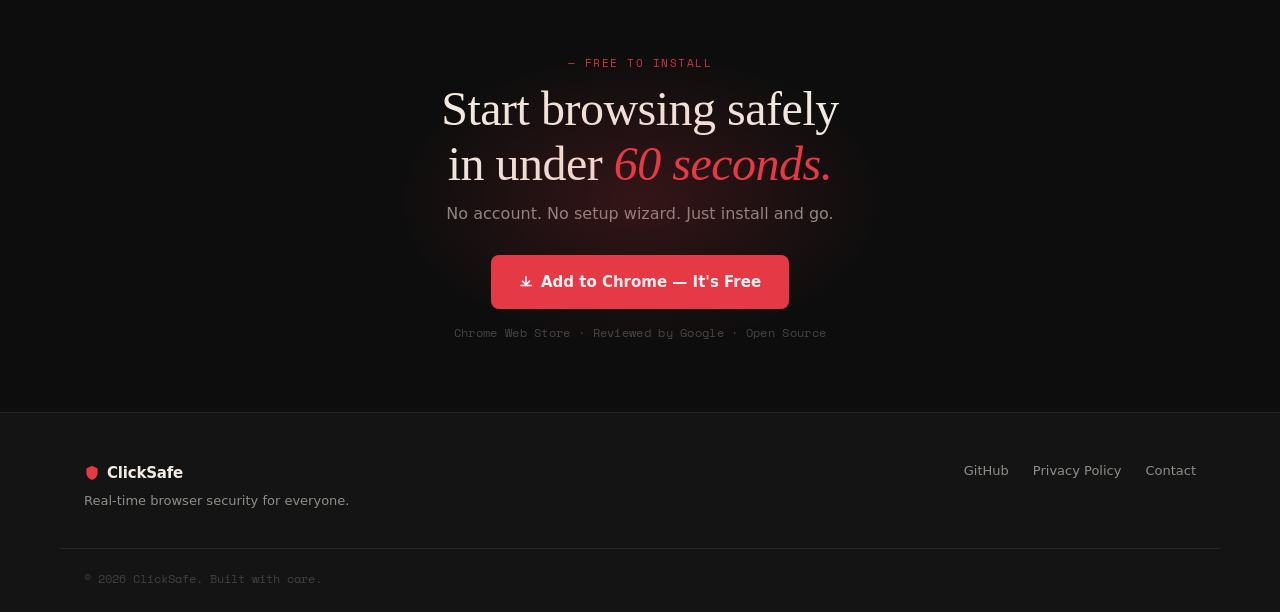
==== commit d5f07e1b: "update: home-page (html,css&faqsvg)" ====
--- a/index.html
+++ b/index.html
@@ -23,11 +23,11 @@
     .problem-item    { padding: 10px 0; }
 
     /* HOW IT WORKS */
-    .how-section { background: #f8f8f8; padding: 60px 0; }
-    .how-section .section-label    { color: var(--red); }
-    .how-section .section-title    { color: var(--text-dark); }
+    .how-section { background: #ffffff; padding: 60px 0 24px; }
+    .how-section .section-label    { color: rgba(230,57,70,0.85); }
+    .how-section .section-title    { color: #111111; }
     .how-section .section-title em { color: var(--red-bright); }
-    .how-section .section-sub      { color: var(--text-muted); }
+    .how-section .section-sub      { color: #6B7280; }
 
     .steps-timeline {
       display: grid;
@@ -83,12 +83,119 @@
     }
 
     /* FEATURES RIBBON */
-    .features-section { background: #ffffff !important; padding-top: 60px; }
+    .features-section { background: #ffffff !important; padding-top: 0; padding-bottom: 0; }
     .features-section .section-label    { color: var(--red); }
     .features-section .section-title    { color: var(--text-dark); }
     .features-section .section-title em { color: var(--red-bright); }
     .features-section .section-sub      { color: var(--text-muted); }
-    .ribbon-scene { margin-top: 32px; }
+    .ribbon-scene {
+      margin-top: 48px;
+      position: relative;
+      height: 400px;
+      overflow: hidden;
+    }
+    .ribbon-svg-wrap {
+      position: absolute;
+      inset: 0;
+      width: 100%;
+      height: 100%;
+    }
+    .ribbon-svg-wrap svg {
+      width: 100%;
+      height: 100%;
+    }
+
+    /* ---- Ribbon track cards ---- */
+    .ribbon-scene {
+      margin-top: 48px;
+      position: relative;
+      height: 380px;
+      overflow: hidden;
+    }
+    .ribbon-cloth-svg {
+      position: absolute;
+      top: 0; left: 0;
+      width: 100%;
+      height: 100%;
+      pointer-events: none;
+    }
+    .rnode-track-cards {
+      position: absolute;
+      top: 0; left: 0;
+      width: 100%;
+      height: 100%;
+      display: flex;
+      align-items: center;
+      justify-content: center;
+      gap: 16px;
+      padding: 0 40px;
+      overflow: hidden;
+      z-index: 10;
+    }
+    .rnode-card {
+      background: #fff;
+      border: 1px solid rgba(0,0,0,0.08);
+      border-radius: 16px;
+      padding: 20px 18px;
+      min-width: 150px;
+      max-width: 175px;
+      flex-shrink: 0;
+      text-align: center;
+      box-shadow: 0 8px 28px rgba(0,0,0,0.09);
+      transition: transform 0.25s ease, box-shadow 0.25s ease;
+      animation: floatCard 5s ease-in-out infinite;
+    }
+    .rnode-card:nth-child(2) { animation-delay: 0.5s; }
+    .rnode-card:nth-child(3) { animation-delay: 1.0s; }
+    .rnode-card:nth-child(4) { animation-delay: 1.5s; }
+    .rnode-card:nth-child(5) { animation-delay: 0.8s; }
+    .rnode-card:nth-child(6) { animation-delay: 0.3s; }
+    .rnode-card:nth-child(7) { animation-delay: 1.2s; }
+    .rnode-card:nth-child(8) { animation-delay: 0.7s; }
+    .rnode-card:nth-child(9) { animation-delay: 1.8s; }
+    .rnode-card-featured {
+      border-color: rgba(230,57,70,0.25);
+      box-shadow: 0 12px 36px rgba(230,57,70,0.15);
+      transform: scale(1.06);
+    }
+    .rnode-card:hover {
+      transform: translateY(-6px) scale(1.04);
+      box-shadow: 0 16px 40px rgba(0,0,0,0.13);
+    }
+    .rnode-card-featured:hover {
+      transform: translateY(-6px) scale(1.09);
+    }
+    @keyframes floatCard {
+      0%, 100% { transform: translateY(0); }
+      50%       { transform: translateY(-7px); }
+    }
+    .rnode-card-featured { animation: floatCardFeatured 5s ease-in-out infinite; }
+    @keyframes floatCardFeatured {
+      0%, 100% { transform: scale(1.06) translateY(0); }
+      50%       { transform: scale(1.06) translateY(-7px); }
+    }
+    .rnode-icon {
+      display: flex;
+      align-items: center;
+      justify-content: center;
+      width: 44px; height: 44px;
+      border-radius: 12px;
+      background: rgba(230,57,70,0.08);
+      margin: 0 auto 10px;
+    }
+    .rnode-card strong {
+      display: block;
+      font-size: 13px;
+      font-weight: 600;
+      color: #1a1a1a;
+      margin-bottom: 4px;
+    }
+    .rnode-card p {
+      font-size: 11.5px;
+      color: #888;
+      margin: 0;
+      line-height: 1.4;
+    }
 
     .features-footer-link { text-align: center; padding: 28px 0 16px; }
     .features-footer-link a {
@@ -101,6 +208,275 @@
     /* CTA */
     .cta-section { padding: 70px 0; }
 
+    /* FAQ */
+    .faq-section { background: #ffffff; padding: 60px 0; }
+    .faq-header { margin-bottom: 32px; }
+    .faq-label { color: var(--red) !important; }
+    .faq-title { color: var(--text-dark); margin-top: 4px; }
+    .faq-title em { color: var(--red-bright); font-style: italic; }
+    .faq-sub { color: var(--text-muted); margin-bottom: 0; }
+
+    .faq-wrapper {
+      display: flex;
+      align-items: center;
+      gap: 60px;
+    }
+    .faq-right { flex: 1; order: 2; }
+    .faq-left {
+      flex: 0 0 440px;
+      display: flex;
+      align-items: center;
+      justify-content: center;
+      order: 1;
+    }
+    .faq-left img {
+      width: 100%;
+      max-width: 440px;
+      height: auto;
+    }
+
+
+    .faq-item { border-bottom: 1px solid var(--border-light); }
+    .faq-item:first-child { border-top: 1px solid var(--border-light); }
+
+    .faq-q {
+      width: 100%;
+      display: flex;
+      align-items: baseline;
+      gap: 10px;
+      padding: 16px 0;
+      background: none;
+      border: none;
+      cursor: pointer;
+      font-family: var(--font-body);
+      font-size: 15px;
+      font-weight: 500;
+      color: var(--text-dark);
+      text-align: left;
+      transition: color 0.2s;
+    }
+    .faq-q:hover { color: var(--red-bright); }
+    .faq-q[aria-expanded="true"] { color: var(--red-bright); }
+
+    .faq-arrow {
+      font-size: 18px;
+      line-height: 1;
+      color: var(--red-bright);
+      transition: transform 0.3s ease;
+      display: inline-block;
+    }
+    .faq-q[aria-expanded="true"] .faq-arrow { transform: rotate(90deg); }
+
+    .faq-a {
+      max-height: 0;
+      overflow: hidden;
+      transition: max-height 0.35s ease, padding 0.35s ease;
+      padding-left: 28px;
+    }
+    .faq-a.open { max-height: 160px; padding-bottom: 16px; }
+    .faq-a p { font-size: 14px; color: var(--text-muted); line-height: 1.75; margin: 0; }
+
+    @media (max-width: 900px) {
+      .faq-wrapper { flex-direction: column-reverse; gap: 32px; }
+      .faq-left { flex: none; width: 180px; }
+    }
+
+
+    .bento-grid {
+      display: grid;
+      grid-template-columns: 1fr 1.1fr 1fr;
+      grid-template-rows: auto auto;
+      gap: 14px;
+      margin-top: 40px;
+      max-width: 860px;
+      margin-left: auto;
+      margin-right: auto;
+    }
+    .bento-card:nth-child(1) { grid-column: 1; grid-row: 1; }
+    .bento-card:nth-child(2) { grid-column: 2; grid-row: 1; display: flex; align-items: center; gap: 20px; }
+    .bento-card:nth-child(3) { grid-column: 3; grid-row: 1; }
+    .bento-card:nth-child(4) { grid-column: 1; grid-row: 2; }
+    .bento-card:nth-child(5) { grid-column: 2; grid-row: 2; min-height: 260px; }
+    .bento-card:nth-child(6) { grid-column: 3; grid-row: 2; }
+
+    .bento-card:nth-child(2) .bento-left-col { flex-shrink: 0; display: flex; flex-direction: column; gap: 8px; }
+
+    /* Base card */
+    .bento-card {
+      border-radius: 18px;
+      padding: 26px;
+      transition: transform 0.2s ease, box-shadow 0.2s ease;
+      position: relative;
+      overflow: hidden;
+    }
+    .bento-card:hover { transform: translateY(-3px); }
+
+    /* Dark card */
+    .bc-dark {
+      background: #111111;
+      border: 1px solid rgba(255,255,255,0.07);
+    }
+    .bc-dark:hover { box-shadow: 0 0 30px rgba(230,57,70,0.2), 0 8px 32px rgba(0,0,0,0.4); }
+    .bc-dark h3 { color: #f2ebe1; }
+    .bc-dark p { color: rgba(245,240,232,0.5); }
+
+    /* Red accent card */
+    .bc-red {
+      background: #E63946;
+      border: none;
+    }
+    .bc-red:hover { box-shadow: 0 8px 32px rgba(230,57,70,0.4); }
+    .bc-red h3 { color: #fff; }
+    .bc-red p { color: rgba(255,255,255,0.75); }
+
+    /* Light card */
+    .bc-light {
+      background: #f5f5f5;
+      border: 1px solid rgba(0,0,0,0.06);
+    }
+    .bc-light:hover { box-shadow: 0 8px 32px rgba(0,0,0,0.1); }
+
+    /* Gradient dark card */
+    .bc-gradient {
+      background: linear-gradient(135deg, #1a1a1a 0%, #2d0a0d 100%);
+      border: 1px solid rgba(230,57,70,0.2);
+    }
+    .bc-gradient:hover { box-shadow: 0 0 30px rgba(230,57,70,0.25), 0 8px 32px rgba(0,0,0,0.4); }
+    .bc-gradient h3 { color: #f2ebe1; }
+    .bc-gradient p { color: rgba(245,240,232,0.55); }
+
+    .bento-num {
+      font-family: var(--font-mono);
+      font-size: 10px;
+      letter-spacing: 1.5px;
+      color: rgba(230,57,70,0.7);
+      margin-bottom: 12px;
+      text-transform: uppercase;
+    }
+    .bc-num-dark { color: rgba(0,0,0,0.3) !important; }
+
+    .bc-stat {
+      font-family: var(--font-mono);
+      font-size: 52px;
+      font-weight: 700;
+      color: #E63946;
+      line-height: 1;
+      margin-bottom: 14px;
+      letter-spacing: -2px;
+    }
+    .bc-bignum {
+      font-family: var(--font-mono);
+      font-size: 36px;
+      font-weight: 700;
+      color: rgba(255,255,255,0.9);
+      line-height: 1;
+      letter-spacing: -1px;
+    }
+    .bc-red .bento-num { color: rgba(255,255,255,0.6); }
+
+    .bento-card h3 {
+      font-family: var(--font-display);
+      font-size: 20px;
+      font-weight: 400;
+      margin-bottom: 8px;
+      letter-spacing: -0.2px;
+      line-height: 1.2;
+    }
+    .bento-card p {
+      font-size: 13px;
+      line-height: 1.65;
+      margin: 0 0 14px;
+    }
+    .bc-dark-text { color: #111111 !important; }
+    .bc-muted-text { color: rgba(0,0,0,0.5) !important; }
+
+    .bc-tag {
+      font-family: var(--font-mono);
+      font-size: 10px;
+      letter-spacing: 1px;
+      text-transform: uppercase;
+      color: rgba(230,57,70,0.7);
+      margin-top: auto;
+    }
+    .bc-gradient .bc-tag { color: rgba(245,240,232,0.4); }
+    .bc-tag-dark { color: rgba(0,0,0,0.35) !important; }
+    .bc-list-dark li { color: rgba(0,0,0,0.6) !important; }
+
+    .bc-pills {
+      display: flex;
+      flex-wrap: wrap;
+      gap: 5px;
+      margin-top: 4px;
+    }
+    .bc-pills span {
+      font-family: var(--font-mono);
+      font-size: 10px;
+      letter-spacing: 0.5px;
+      text-transform: uppercase;
+      color: rgba(255,255,255,0.8);
+      background: rgba(255,255,255,0.15);
+      padding: 3px 8px;
+      border-radius: 20px;
+    }
+    .bc-pills-dark span {
+      color: rgba(0,0,0,0.6);
+      background: rgba(0,0,0,0.08);
+    }
+
+    .bc-list {
+      list-style: none;
+      padding: 0;
+      margin: 12px 0 0;
+      display: flex;
+      flex-direction: column;
+      gap: 10px;
+    }
+    .bc-list li {
+      font-size: 13px;
+      color: rgba(245,240,232,0.6);
+      padding-left: 16px;
+      position: relative;
+    }
+    .bc-list li::before {
+      content: '›';
+      position: absolute;
+      left: 0;
+      color: #E63946;
+      font-size: 16px;
+      line-height: 1;
+    }
+
+    .bc-icon-splash {
+      width: 60px; height: 60px;
+      background: rgba(230,57,70,0.08);
+      border-radius: 14px;
+      display: flex; align-items: center; justify-content: center;
+      margin-bottom: 16px;
+    }
+    .bc-icon-wrap {
+      width: 52px; height: 52px;
+      background: rgba(255,255,255,0.1);
+      border-radius: 12px;
+      display: flex; align-items: center; justify-content: center;
+      margin-bottom: 16px;
+    }
+
+    .bc-ring-wrap {
+      margin-bottom: 14px;
+    }
+
+    @media (max-width: 900px) {
+      .bento-grid { grid-template-columns: 1fr 1fr; }
+      .bento-card:nth-child(1),
+      .bento-card:nth-child(2),
+      .bento-card:nth-child(3),
+      .bento-card:nth-child(4),
+      .bento-card:nth-child(5),
+      .bento-card:nth-child(6) { grid-column: auto; grid-row: auto; display: block; }
+    }
+    @media (max-width: 580px) {
+      .bento-grid { grid-template-columns: 1fr; }
+    }
   </style>
 </head>
 <body>
@@ -202,111 +578,622 @@
     </div>
   </section>
 
-  <!-- HOW IT WORKS -->
+  <!-- FEATURES BENTO -->
   <section class="how-section" id="how">
     <div class="container">
-      <h2 class="section-title">Stops threats <em>before</em><br>they reach you</h2>
-      <p class="section-sub">Three-step protection. Runs invisibly while you browse.</p>
-
-      <div class="steps-timeline">
-
-        <div class="step-card reveal">
-          <div class="step-card-num">01 / Monitor</div>
-          <div class="step-card-icon">
-            <svg width="20" height="20" viewBox="0 0 24 24" fill="none">
-              <circle cx="12" cy="12" r="9" stroke="#bd6c6c" stroke-width="1.5"/>
-              <path d="M12 8v4M12 16h.01" stroke="#bd6c6c" stroke-width="1.5" stroke-linecap="round"/>
+      <div style="max-width:860px; margin: 0 auto 0 80px;">
+        <p class="section-label" style="color:rgba(230,57,70,0.85);">— Six layers of protection</p>
+        <h2 class="section-title" style="color:#111111;">Everything ClickSafe does,<br><em>quietly</em></h2>
+        <p class="section-sub" style="color:#6B7280;">Six features. Zero noise. All running in the background while you browse.</p>
+      </div>
+
+      <div class="bento-grid">
+
+        <!-- 1 — HTTPS: light card -->
+        <div class="bento-card bc-light reveal">
+          <div class="bento-num bc-num-dark">01</div>
+          <div class="bc-stat">100%</div>
+          <h3 class="bc-dark-text">HTTPS Enforcement</h3>
+          <p class="bc-muted-text">Every connection silently upgraded before your browser even asks.</p>
+          <div class="bc-tag bc-tag-dark">Zero latency · Network-layer</div>
+        </div>
+
+        <!-- 2 — Tracker Blocking: gradient dark -->
+        <div class="bento-card bc-gradient reveal">
+          <div class="bento-left-col">
+            <div class="bento-num">02</div>
+            <div class="bc-bignum">70k+</div>
+          </div>
+          <div>
+            <h3>Tracker Blocking</h3>
+            <p>Domains blocked in-memory. O(1) lookup, no server call, no delay.</p>
+            <div class="bc-pills"><span>Disconnect.me</span><span>O(1) lookup</span></div>
+          </div>
+        </div>
+
+        <!-- 3 — Link Safety: light card with icon splash -->
+        <div class="bento-card bc-light reveal">
+          <div class="bento-num bc-num-dark">03</div>
+          <div class="bc-icon-splash">
+            <svg width="36" height="36" viewBox="0 0 24 24" fill="none"><path d="M12 3l7 4v5c0 5-3 9-7 10C8 21 5 17 5 12V7l7-4z" fill="rgba(230,57,70,0.12)" stroke="#E63946" stroke-width="1.5" stroke-linejoin="round"/><path d="M9 12l2 2 4-4" stroke="#E63946" stroke-width="1.5" stroke-linecap="round" stroke-linejoin="round"/></svg>
+          </div>
+          <h3 class="bc-dark-text">Link Safety</h3>
+          <p class="bc-muted-text">SHA-256 hash check before every click. Your URL never leaves the browser.</p>
+          <div class="bc-pills bc-pills-dark"><span>Phishing</span><span>Malware</span><span>SHA-256</span></div>
+        </div>
+
+        <!-- 4 — Download Guard: dark gradient -->
+        <div class="bento-card bc-gradient reveal">
+          <div class="bento-num">04</div>
+          <div class="bc-icon-wrap">
+            <svg width="28" height="28" viewBox="0 0 24 24" fill="none"><path d="M8 2v8M4 7l4 4 4-4M2 14h12" stroke="white" stroke-width="1.5" stroke-linecap="round" stroke-linejoin="round"/><rect x="12" y="12" width="10" height="10" rx="2" stroke="white" stroke-width="1.5"/></svg>
+          </div>
+          <h3>Download Guard</h3>
+          <p>Every file intercepted before a single byte hits disk. Fails closed.</p>
+          <div class="bc-tag">Pre-disk interception</div>
+        </div>
+
+        <!-- 5 — Dark Pattern: light card -->
+        <div class="bento-card bc-light reveal">
+          <div class="bento-num bc-num-dark">05</div>
+          <h3 class="bc-dark-text">Dark Pattern<br>Detection</h3>
+          <ul class="bc-list bc-list-dark">
+            <li>Fake urgency timers</li>
+            <li>Confirm shaming</li>
+            <li>Pre-ticked checkboxes</li>
+            <li>Cookie manipulation</li>
+          </ul>
+        </div>
+
+        <!-- 6 — Privacy Score: gradient dark -->
+        <div class="bento-card bc-gradient reveal">
+          <div class="bento-num">06</div>
+          <div class="bc-ring-wrap">
+            <svg viewBox="0 0 80 80" width="80" height="80">
+              <circle cx="40" cy="40" r="30" fill="none" stroke="rgba(230,57,70,0.12)" stroke-width="8"/>
+              <circle cx="40" cy="40" r="30" fill="none" stroke="#E63946" stroke-width="8"
+                stroke-dasharray="150 39" stroke-linecap="round" transform="rotate(-90 40 40)"/>
+              <text x="40" y="45" text-anchor="middle" font-size="16" font-weight="700" fill="#f2ebe1" font-family="Space Mono, monospace">82</text>
             </svg>
           </div>
-          <h3>Monitor</h3>
-          <p>Watches every link, script, and download request as you browse &mdash; completely silently. No battery drain, no slowdown.</p>
-        </div>
-
-        <div class="step-card reveal">
-          <div class="step-card-num">02 / Detect</div>
-          <div class="step-card-icon">
-            <svg width="20" height="20" viewBox="0 0 24 24" fill="none">
-              <path d="M12 3l7 4v5c0 5-3 9-7 10C8 21 5 17 5 12V7l7-4z" stroke="#bd6c6c" stroke-width="1.5" stroke-linejoin="round"/>
-              <path d="M9 12l2 2 4-4" stroke="#bd6c6c" stroke-width="1.5" stroke-linecap="round" stroke-linejoin="round"/>
-            </svg>
-          </div>
-          <h3>Detect</h3>
-          <p>Checks against 70,000+ known threats using Google Safe Browsing and local hash matching. Your URL never leaves the browser.</p>
-        </div>
-
-        <div class="step-card reveal">
-          <div class="step-card-num">03 / Warn</div>
-          <div class="step-card-icon">
-            <svg width="20" height="20" viewBox="0 0 24 24" fill="none">
-              <path d="M13.73 4a2 2 0 0 0-3.46 0L2.5 17A2 2 0 0 0 4.23 20h15.54A2 2 0 0 0 21.5 17z" stroke="#bd6c6c" stroke-width="1.5" stroke-linejoin="round"/>
-              <path d="M12 10v4M12 17h.01" stroke="#bd6c6c" stroke-width="1.5" stroke-linecap="round"/>
-            </svg>
-          </div>
-          <h3>Warn</h3>
-          <p>Only alerts you when something is actually dangerous. No false alarms, no noise &mdash; and the decision is always yours.</p>
+          <h3>Privacy Score</h3>
+          <p>Live 0–100 score per page. Drops on trackers, HTTP, mixed content.</p>
+        </div>
 
       </div>
     </div>
   </section>
 
-  <!-- FEATURES RIBBON -->
-  <section class="features-section" id="features-ribbon">
-    <div class="container">
-      <h2 class="section-title">Everything working quietly<br>to keep you <em>safe</em></h2>
-      <p class="section-sub">Passive protection. Active results. No interruptions unless it matters.</p>
-    </div>
-
-    <div class="ribbon-scene">
-      <svg class="ribbon-svg" viewBox="0 0 1400 480" preserveAspectRatio="none" xmlns="http://www.w3.org/2000/svg">
-        <defs>
-          <linearGradient id="rg" x1="0%" y1="0%" x2="100%" y2="0%">
-            <stop offset="0%"   stop-color="#E63946"/>
-            <stop offset="45%"  stop-color="#C1121F"/>
-            <stop offset="75%"  stop-color="#E63946"/>
-            <stop offset="100%" stop-color="#ff6b6b"/>
-          </linearGradient>
-          <path id="tp" d="M-20 260 Q 180 130 400 210 Q 600 285 700 255 Q 800 225 1000 280 Q 1200 335 1420 210"/>
-        </defs>
-        <path d="M-20 220 Q 180 90 400 170 Q 600 245 700 215 Q 800 185 1000 240 Q 1200 295 1420 170
-                 L 1420 300 Q 1200 425 1000 370 Q 800 315 700 345 Q 600 375 400 300 Q 180 220 -20 350 Z"
-              fill="url(#rg)" opacity="0.92"/>
-        <path d="M-20 228 Q 180 98 400 178 Q 600 253 700 223 Q 800 193 1000 248 Q 1200 303 1420 178"
-              fill="none" stroke="rgba(255,255,255,0.18)" stroke-width="6"/>
-        <text font-family="Space Mono, monospace" font-size="11" fill="rgba(255,255,255,0.38)" letter-spacing="5">
-          <textPath href="#tp" startOffset="0%">
-            LINK PROTECTION &nbsp;&bull;&nbsp; DOWNLOAD SCANNING &nbsp;&bull;&nbsp; TRACKER DETECTION &nbsp;&bull;&nbsp; HTTPS MONITORING &nbsp;&bull;&nbsp; DARK PATTERNS &nbsp;&bull;&nbsp; COOKIE ANALYSIS &nbsp;&bull;&nbsp; LINK PROTECTION &nbsp;&bull;&nbsp; DOWNLOAD SCANNING &nbsp;&bull;&nbsp;
-          </textPath>
-        </text>
-      </svg>
-
-      <div class="rnode rn1"><div class="rnode-bubble">
-        <div class="rnode-icon"><svg width="22" height="22" viewBox="0 0 20 20" fill="none"><path d="M10 1L3 4.5V10c0 4 3.1 7.5 7 8.5 3.9-1 7-4.5 7-8.5V4.5L10 1z" stroke="#E63946" stroke-width="1.5"/></svg></div>
-        <strong>Link Protection</strong><p>Every URL checked before you land.</p>
-      </div></div>
-
-      <div class="rnode rn2"><div class="rnode-bubble">
-        <div class="rnode-icon"><svg width="22" height="22" viewBox="0 0 24 24" fill="none"><path d="M12 3l7 4v5c0 5-3 9-7 10C8 21 5 17 5 12V7l7-4z" stroke="#E63946" stroke-width="1.5" stroke-linejoin="round"/><path d="M9 12l2 2 4-4" stroke="#E63946" stroke-width="1.5" stroke-linecap="round" stroke-linejoin="round"/></svg></div>
-        <strong>Download Scanning</strong><p>Malware hash-checked before disk.</p>
-      </div></div>
-
-      <div class="rnode rn3 rn-center"><div class="rnode-bubble rnode-featured">
-        <div class="rnode-icon"><svg width="28" height="28" viewBox="0 0 20 20" fill="none"><path d="M10 1L3 4.5V10c0 4 3.1 7.5 7 8.5 3.9-1 7-4.5 7-8.5V4.5L10 1z" fill="rgba(230,57,70,0.12)" stroke="#E63946" stroke-width="1.5"/></svg></div>
-        <strong>Core Shield</strong><p>4 layers of real-time protection running silently in the background.</p>
-      </div></div>
-
-      <div class="rnode rn4"><div class="rnode-bubble">
-        <div class="rnode-icon"><svg width="22" height="22" viewBox="0 0 24 24" fill="none"><rect x="3" y="11" width="18" height="11" rx="2" stroke="#E63946" stroke-width="1.5"/><path d="M7 11V7a5 5 0 0 1 10 0v4" stroke="#E63946" stroke-width="1.5" stroke-linecap="round"/></svg></div>
-        <strong>HTTPS Monitor</strong><p>Warns when encryption drops.</p>
-      </div></div>
-
-      <div class="rnode rn5"><div class="rnode-bubble">
-        <div class="rnode-icon"><svg width="22" height="22" viewBox="0 0 24 24" fill="none"><circle cx="12" cy="12" r="9" stroke="#E63946" stroke-width="1.5"/><path d="M8 12s1 2 4 2 4-2 4-2M9 9h.01M15 9h.01" stroke="#E63946" stroke-width="1.5" stroke-linecap="round"/></svg></div>
-        <strong>Tracker Block</strong><p>70k+ scripts stopped cold.</p>
-      </div></div>
+<section class="features-section" id="features-ribbon">
+    <div class="feat-desc-strip">
+      <div class="feat-desc-inner">
+
+        <div class="feat-desc-card">
+          <div class="feat-desc-icon">
+            <svg width="20" height="20" viewBox="0 0 20 20" fill="none"><path d="M10 1L3 4.5V10c0 4 3.1 7.5 7 8.5 3.9-1 7-4.5 7-8.5V4.5L10 1z" stroke="#E63946" stroke-width="1.5"/></svg>
+          </div>
+          <div>
+            <strong>Link Protection</strong>
+            <p>Every URL is hash-checked before your browser commits. Your history never leaves the device.</p>
+          </div>
+        </div>
+        <div class="feat-desc-divider"></div>
+
+        <div class="feat-desc-card">
+          <div class="feat-desc-icon">
+            <svg width="20" height="20" viewBox="0 0 24 24" fill="none"><path d="M12 3l7 4v5c0 5-3 9-7 10C8 21 5 17 5 12V7l7-4z" stroke="#E63946" stroke-width="1.5" stroke-linejoin="round"/><path d="M9 12l2 2 4-4" stroke="#E63946" stroke-width="1.5" stroke-linecap="round" stroke-linejoin="round"/></svg>
+          </div>
+          <div>
+            <strong>Download Scanning</strong>
+            <p>Files are intercepted and malware-checked before a single byte hits disk. Fails closed if unsure.</p>
+          </div>
+        </div>
+        <div class="feat-desc-divider"></div>
+
+        <div class="feat-desc-card">
+          <div class="feat-desc-icon">
+            <svg width="20" height="20" viewBox="0 0 24 24" fill="none"><rect x="3" y="11" width="18" height="11" rx="2" stroke="#E63946" stroke-width="1.5"/><path d="M7 11V7a5 5 0 0 1 10 0v4" stroke="#E63946" stroke-width="1.5" stroke-linecap="round"/></svg>
+          </div>
+          <div>
+            <strong>HTTPS Monitor</strong>
+            <p>Upgrades connections at the network layer. Flags mixed content the moment it appears in the DOM.</p>
+          </div>
+        </div>
+        <div class="feat-desc-divider"></div>
+
+        <div class="feat-desc-card">
+          <div class="feat-desc-icon">
+            <svg width="20" height="20" viewBox="0 0 24 24" fill="none"><circle cx="12" cy="12" r="9" stroke="#E63946" stroke-width="1.5"/><path d="M8 12s1 2 4 2 4-2 4-2M9 9h.01M15 9h.01" stroke="#E63946" stroke-width="1.5" stroke-linecap="round"/></svg>
+          </div>
+          <div>
+            <strong>Tracker Block</strong>
+            <p>70k+ scripts matched against a local blocklist. O(1) lookup, no server call, no delay.</p>
+          </div>
+        </div>
+        <div class="feat-desc-divider"></div>
+
+        <div class="feat-desc-card">
+          <div class="feat-desc-icon">
+            <svg width="20" height="20" viewBox="0 0 24 24" fill="none"><path d="M10.29 3.86L1.82 18a2 2 0 0 0 1.71 3h16.94a2 2 0 0 0 1.71-3L13.71 3.86a2 2 0 0 0-3.42 0z" stroke="#E63946" stroke-width="1.5" stroke-linejoin="round"/><path d="M12 9v4M12 17h.01" stroke="#E63946" stroke-width="1.5" stroke-linecap="round"/></svg>
+          </div>
+          <div>
+            <strong>Dark Patterns</strong>
+            <p>Fake timers, pre-ticked boxes, and confirm-shaming flagged inline — right on the page.</p>
+          </div>
+        </div>
+        <div class="feat-desc-divider"></div>
+
+        <div class="feat-desc-card">
+          <div class="feat-desc-icon">
+            <svg width="20" height="20" viewBox="0 0 24 24" fill="none"><path d="M12 2L2 7l10 5 10-5-10-5zM2 17l10 5 10-5M2 12l10 5 10-5" stroke="#E63946" stroke-width="1.5" stroke-linecap="round" stroke-linejoin="round"/></svg>
+          </div>
+          <div>
+            <strong>Privacy Score</strong>
+            <p>A live 0–100 score per tab. Drops on trackers, HTTP, and mixed content — computed entirely local.</p>
+          </div>
+        </div>
+
+      </div>
     </div>
 
     <div class="container features-footer-link">
       <a href="features.html">See all six features in detail &rarr;</a>
+    </div>
+
+    <style>
+    .features-section { background: #fff; padding-top: 0; padding-bottom: 0; }
+    .features-section .section-title { color: var(--text-dark); }
+    .features-section .section-title em { color: var(--red-bright); font-style: normal; }
+    .features-section .section-sub { color: var(--text-muted); margin-top: 10px; margin-bottom: 0; }
+
+    .feat-desc-strip {
+      border-top: 1px solid var(--border-light);
+      border-bottom: 1px solid var(--border-light);
+      margin-top: 0;
+      background: #fff;
+    }
+    .feat-desc-inner {
+      display: grid;
+      grid-template-columns: 1fr auto 1fr auto 1fr auto 1fr auto 1fr auto 1fr;
+      align-items: stretch;
+      max-width: 1200px;
+      margin: 0 auto;
+      padding: 0 32px;
+    }
+    .feat-desc-card {
+      display: flex;
+      align-items: flex-start;
+      gap: 14px;
+      padding: 32px 20px;
+    }
+    .feat-desc-icon {
+      flex-shrink: 0;
+      width: 40px; height: 40px;
+      border-radius: 10px;
+      background: rgba(230,57,70,0.07);
+      display: flex; align-items: center; justify-content: center;
+      margin-top: 2px;
+    }
+    .feat-desc-card strong {
+      display: block;
+      font-size: 13.5px;
+      font-weight: 700;
+      color: #111;
+      margin-bottom: 5px;
+      font-family: var(--font-body);
+    }
+    .feat-desc-card p {
+      font-size: 12.5px;
+      color: #888;
+      line-height: 1.6;
+      margin: 0;
+      font-family: var(--font-body);
+    }
+    .feat-desc-divider {
+      width: 1px;
+      background: var(--border-light);
+      align-self: stretch;
+      margin: 20px 0;
+    }
+
+    .features-footer-link { text-align: center; padding: 32px 0 56px; }
+    .features-footer-link a {
+      font-size: 14px; color: var(--text-muted, #888); text-decoration: none;
+      border-bottom: 1px solid rgba(0,0,0,0.12); padding-bottom: 3px;
+      transition: color 0.2s, border-color 0.2s;
+    }
+    .features-footer-link a:hover { color: #E63946; border-color: rgba(230,57,70,0.3); }
+
+    @media (max-width: 1100px) {
+      .feat-desc-inner { grid-template-columns: 1fr 1fr 1fr; }
+      .feat-desc-divider { display: none; }
+      .feat-desc-card { border-bottom: 1px solid var(--border-light); }
+      .feat-desc-card:nth-last-child(-n+3):not(.feat-desc-divider) { border-bottom: none; }
+    }
+    @media (max-width: 680px) {
+      .feat-desc-inner { grid-template-columns: 1fr 1fr; }
+      .feat-desc-card:nth-last-child(-n+2):not(.feat-desc-divider) { border-bottom: none; }
+      .feat-desc-card:nth-last-child(-n+3):not(.feat-desc-divider) { border-bottom: 1px solid var(--border-light); }
+    }
+    @media (max-width: 420px) {
+      .feat-desc-inner { grid-template-columns: 1fr; }
+      .feat-desc-card { border-bottom: 1px solid var(--border-light); }
+      .feat-desc-card:last-of-type { border-bottom: none; }
+    }
+    </style>
+  </section>
+
+l>
+<html lang="en">
+<head>
+  <meta charset="UTF-8" />
+  <meta name="viewport" content="width=device-width, initial-scale=1.0" />
+  <title>ClickSafe — Browse Without Fear</title>
+
+  <link href="https://fonts.googleapis.com/css2?family=DM+Serif+Display:ital@0;1&family=Space+Mono:wght@400;700&display=swap" rel="stylesheet">
+  <link href="https://api.fontshare.com/v2/css?f[]=satoshi@400,500,600,700&display=swap" rel="stylesheet">
+
+  <link rel="stylesheet" href="style.css">
+
+  <style>
+
+    /* GLOBAL HEADER RHYTHM */
+    .section-label { margin-bottom: 8px; }
+    .section-title { margin-bottom: 10px; }
+    .section-sub   { margin-bottom: 0; }
+
+    /* PROBLEM */
+    .problem-section { background: #ffffff; padding: 60px 0; }
+    .problem-list    { margin-top: 20px; }
+    .problem-item    { padding: 10px 0; }
+
+    /* HOW IT WORKS */
+    .how-section { background: #ffffff; padding: 60px 0; }
+    .how-section .section-label    { color: rgba(230,57,70,0.85); }
+    .how-section .section-title    { color: #111111; }
+    .how-section .section-title em { color: var(--red-bright); }
+    .how-section .section-sub      { color: #6B7280; }
+
+    .steps-timeline {
+      display: grid;
+      grid-template-columns: 1fr 1fr 1fr;
+      margin-top: 28px;
+      border: 1px solid var(--border-light);
+      border-radius: 14px;
+      overflow: hidden;
+    }
+    .step-card { background: #ffffff; padding: 28px; transition: background 0.2s; }
+    .step-card:hover { background: #fdfcfc; }
+    .step-card + .step-card { border-left: 1px solid var(--border-light); }
+
+    .step-card-num {
+      font-family: var(--font-mono);
+      font-size: 10px;
+      letter-spacing: 1.5px;
+      color: var(--red);
+      margin-bottom: 14px;
+      text-transform: uppercase;
+    }
+    .step-card-icon {
+      width: 38px; height: 38px;
+      border-radius: 9px;
+      background: rgba(189,108,108,0.07);
+      border: 1px solid rgba(189,108,108,0.14);
+      display: flex; align-items: center; justify-content: center;
+      margin-bottom: 14px;
+    }
+    .step-card h3 {
+      font-family: var(--font-display);
+      font-size: 24px;
+      font-weight: 400;
+      color: var(--text-dark);
+      margin-bottom: 8px;
+      letter-spacing: -0.2px;
+    }
+    .step-card p { font-size: 14px; color: var(--text-muted); line-height: 1.7; margin: 0; }
+    .step-card-detail {
+      margin-top: 16px;
+      padding-top: 14px;
+      border-top: 1px solid var(--border-light);
+      font-family: var(--font-mono);
+      font-size: 10px;
+      color: rgba(107,114,128,0.5);
+      letter-spacing: 1px;
+      text-transform: uppercase;
+    }
+
+    @media (max-width: 900px) {
+      .steps-timeline { grid-template-columns: 1fr; }
+      .step-card + .step-card { border-left: none; border-top: 1px solid var(--border-light); }
+    }
+
+    /* FEATURES RIBBON */
+    .features-section { background: #ffffff !important; padding-top: 0; padding-bottom: 0; }
+    .features-section .section-label    { color: var(--red); }
+    .features-section .section-title    { color: var(--text-dark); }
+    .features-section .section-title em { color: var(--red-bright); }
+    .features-section .section-sub      { color: var(--text-muted); }
+    .ribbon-scene {
+      margin-top: 48px;
+      position: relative;
+      height: 400px;
+      overflow: hidden;
+    }
+    .ribbon-svg-wrap {
+      position: absolute;
+      inset: 0;
+      width: 100%;
+      height: 100%;
+    }
+    .ribbon-svg-wrap svg {
+      width: 100%;
+      height: 100%;
+    }
+
+    /* ---- Ribbon track cards ---- */
+    .ribbon-scene {
+      margin-top: 48px;
+      position: relative;
+      height: 380px;
+      overflow: hidden;
+    }
+    .ribbon-cloth-svg {
+      position: absolute;
+      top: 0; left: 0;
+      width: 100%;
+      height: 100%;
+      pointer-events: none;
+    }
+    .rnode-track-cards {
+      position: absolute;
+      top: 0; left: 0;
+      width: 100%;
+      height: 100%;
+      display: flex;
+      align-items: center;
+      justify-content: center;
+      gap: 16px;
+      padding: 0 40px;
+      overflow: hidden;
+      z-index: 10;
+    }
+    .rnode-card {
+      background: #fff;
+      border: 1px solid rgba(0,0,0,0.08);
+      border-radius: 16px;
+      padding: 20px 18px;
+      min-width: 150px;
+      max-width: 175px;
+      flex-shrink: 0;
+      text-align: center;
+      box-shadow: 0 8px 28px rgba(0,0,0,0.09);
+      transition: transform 0.25s ease, box-shadow 0.25s ease;
+      animation: floatCard 5s ease-in-out infinite;
+    }
+    .rnode-card:nth-child(2) { animation-delay: 0.5s; }
+    .rnode-card:nth-child(3) { animation-delay: 1.0s; }
+    .rnode-card:nth-child(4) { animation-delay: 1.5s; }
+    .rnode-card:nth-child(5) { animation-delay: 0.8s; }
+    .rnode-card:nth-child(6) { animation-delay: 0.3s; }
+    .rnode-card:nth-child(7) { animation-delay: 1.2s; }
+    .rnode-card:nth-child(8) { animation-delay: 0.7s; }
+    .rnode-card:nth-child(9) { animation-delay: 1.8s; }
+    .rnode-card-featured {
+      border-color: rgba(230,57,70,0.25);
+      box-shadow: 0 12px 36px rgba(230,57,70,0.15);
+      transform: scale(1.06);
+    }
+    .rnode-card:hover {
+      transform: translateY(-6px) scale(1.04);
+      box-shadow: 0 16px 40px rgba(0,0,0,0.13);
+    }
+    .rnode-card-featured:hover {
+      transform: translateY(-6px) scale(1.09);
+    }
+    @keyframes floatCard {
+      0%, 100% { transform: translateY(0); }
+      50%       { transform: translateY(-7px); }
+    }
+    .rnode-card-featured { animation: floatCardFeatured 5s ease-in-out infinite; }
+    @keyframes floatCardFeatured {
+      0%, 100% { transform: scale(1.06) translateY(0); }
+      50%       { transform: scale(1.06) translateY(-7px); }
+    }
+    .rnode-icon {
+      display: flex;
+      align-items: center;
+      justify-content: center;
+      width: 44px; height: 44px;
+      border-radius: 12px;
+      background: rgba(230,57,70,0.08);
+      margin: 0 auto 10px;
+    }
+    .rnode-card strong {
+      display: block;
+      font-size: 13px;
+      font-weight: 600;
+      color: #1a1a1a;
+      margin-bottom: 4px;
+    }
+    .rnode-card p {
+      font-size: 11.5px;
+      color: #888;
+      margin: 0;
+      line-height: 1.4;
+    }
+
+    .features-footer-link { text-align: center; padding: 28px 0 16px; }
+    .features-footer-link a {
+      font-size: 14px; color: var(--text-muted); text-decoration: none;
+      border-bottom: 1px solid var(--border-light); padding-bottom: 3px;
+      transition: color 0.2s, border-color 0.2s;
+    }
+    .features-footer-link a:hover { color: var(--red); border-color: rgba(189,108,108,0.3); }
+
+    /* CTA */
+    .cta-section { padding: 70px 0; }
+
+    /* FAQ */
+    .faq-section { background: #ffffff; padding: 60px 0; }
+    .faq-header { margin-bottom: 32px; }
+    .faq-label { color: var(--red) !important; }
+    .faq-title { color: var(--text-dark); margin-top: 4px; }
+    .faq-title em { color: var(--red-bright); font-style: italic; }
+    .faq-sub { color: var(--text-muted); margin-bottom: 0; }
+
+    .faq-wrapper {
+      display: flex;
+      align-items: center;
+      gap: 60px;
+    }
+    .faq-right { flex: 1; order: 2; }
+    .faq-left {
+      flex: 0 0 440px;
+      display: flex;
+      align-items: center;
+      justify-content: center;
+      order: 1;
+    }
+    .faq-left img {
+      width: 100%;
+      max-width: 440px;
+      height: auto;
+    }
+
+
+    .faq-item { border-bottom: 1px solid var(--border-light); }
+    .faq-item:first-child { border-top: 1px solid var(--border-light); }
+
+    .faq-q {
+      width: 100%;
+      display: flex;
+      align-items: baseline;
+      gap: 10px;
+      padding: 16px 0;
+      background: none;
+      border: none;
+      cursor: pointer;
+      font-family: var(--font-body);
+      font-size: 15px;
+      font-weight: 500;
+      color: var(--text-dark);
+      text-align: left;
+      transition: color 0.2s;
+    }
+    .faq-q:hover { color: var(--red-bright); }
+    .faq-q[aria-expanded="true"] { color: var(--red-bright); }
+
+    .faq-arrow {
+      font-size: 18px;
+      line-height: 1;
+      color: var(--red-bright);
+      transition: transform 0.3s ease;
+      display: inline-block;
+    }
+    .faq-q[aria-expanded="true"] .faq-arrow { transform: rotate(90deg); }
+
+    .faq-a {
+      max-height: 0;
+      overflow: hidden;
+      transition: max-height 0.35s ease, padding 0.35s ease;
+      padding-left: 28px;
+    }
+    .faq-a.open { max-height: 160px; padding-bottom: 16px; }
+    .faq-a p { font-size: 14px; color: var(--text-muted); line-height: 1.75; margin: 0; }
+
+    @media (max-width: 900px) {
+      .faq-wrapper { flex-direction: column-reverse; gap: 32px; }
+      .faq-left { flex: none; width: 180px; }
+    }
+
+  </style>
+
+
+<section class="faq-section" id="faq">
+    <div class="container">
+
+      <div class="faq-header reveal">
+        <p class="section-label faq-label">— Common questions</p>
+        <h2 class="section-title faq-title">Got <em>questions?</em></h2>
+        <p class="section-sub faq-sub">No jargon. Just straight answers.</p>
+      </div>
+
+      <div class="faq-wrapper">
+
+        <div class="faq-right">
+          <div class="faq-list">
+
+            <div class="faq-item reveal">
+              <button class="faq-q" aria-expanded="false">
+                <span class="faq-arrow">›</span> Is ClickSafe really free?
+              </button>
+              <div class="faq-a">
+                <p>Yes, completely. No freemium tricks, no premium tier hiding the good stuff. ClickSafe is open source and free forever.</p>
+              </div>
+            </div>
+
+            <div class="faq-item reveal">
+              <button class="faq-q" aria-expanded="false">
+                <span class="faq-arrow">›</span> Does it slow down my browser?
+              </button>
+              <div class="faq-a">
+                <p>Not noticeably. ClickSafe uses local hash matching for most checks — no network calls per page. Adds less than 2ms of overhead per navigation.</p>
+              </div>
+            </div>
+
+            <div class="faq-item reveal">
+              <button class="faq-q" aria-expanded="false">
+                <span class="faq-arrow">›</span> Do I need to create an account?
+              </button>
+              <div class="faq-a">
+                <p>Nope. No sign-up, no email, no account — ever. Just install it and it works. There's nothing to log into and nothing to manage.</p>
+              </div>
+            </div>
+
+            <div class="faq-item reveal">
+              <button class="faq-q" aria-expanded="false">
+                <span class="faq-arrow">›</span> Does ClickSafe collect my browsing history?
+              </button>
+              <div class="faq-a">
+                <p>Never. Your URLs are checked locally inside the browser and never sent to our servers. We don't log, sell, or even see what sites you visit.</p>
+              </div>
+            </div>
+
+            <div class="faq-item reveal">
+              <button class="faq-q" aria-expanded="false">
+                <span class="faq-arrow">›</span> Which browsers does it support?
+              </button>
+              <div class="faq-a">
+                <p>Chrome and Edge are fully supported. Firefox support is in active development. Safari is on the roadmap but further out due to extension API differences.</p>
+              </div>
+            </div>
+
+            <div class="faq-item reveal">
+              <button class="faq-q" aria-expanded="false">
+                <span class="faq-arrow">›</span> What happens when a threat is detected?
+              </button>
+              <div class="faq-a">
+                <p>You get a clear warning before the page loads. You always have the option to proceed — ClickSafe warns, it never blocks without your say-so.</p>
+              </div>
+            </div>
+
+            <div class="faq-item reveal">
+              <button class="faq-q" aria-expanded="false">
+                <span class="faq-arrow">›</span> Can I contribute or self-host it?
+              </button>
+              <div class="faq-a">
+                <p>Absolutely. Full source is on GitHub under MIT license. PRs are welcome — check the contributing guide in the repo.</p>
+              </div>
+            </div>
+
+          </div>
+        </div>
+
+        <div class="faq-left reveal">
+          <img src="assets/home-page/faq.svg" alt="FAQ illustration" />
+        </div>
+
+      </div>
     </div>
   </section>
 
@@ -328,8 +1215,6 @@
       </div>
     </div>
   </section>
-
-  <!-- FOOTER -->
   <footer class="footer" id="about">
     <div class="container footer-inner">
       <div class="footer-brand">
@@ -351,5 +1236,23 @@
   </footer>
 
   <script src="script.js"></script>
+  <script>
+    // FAQ accordion
+    document.querySelectorAll('.faq-q').forEach(btn => {
+      btn.addEventListener('click', () => {
+        const isOpen = btn.getAttribute('aria-expanded') === 'true';
+        // close all
+        document.querySelectorAll('.faq-q').forEach(b => {
+          b.setAttribute('aria-expanded', 'false');
+          b.nextElementSibling.classList.remove('open');
+        });
+        // open clicked if it was closed
+        if (!isOpen) {
+          btn.setAttribute('aria-expanded', 'true');
+          btn.nextElementSibling.classList.add('open');
+        }
+      });
+    });
+  </script>
 </body>
 </html>
--- a/style.css
+++ b/style.css
@@ -143,7 +143,6 @@
   background:
     linear-gradient(to right, rgba(13,13,13,0.95) 38%, rgba(13,13,13,0.70) 62%, rgba(13,13,13,0.35) 100%),
     url('https://images.unsplash.com/photo-1629654297299-c8506221ca97?w=1600&q=80&auto=format&fit=crop') center/cover no-repeat;
-  min-height: 100vh;
   display: flex;
   align-items: center;
   overflow: hidden;
@@ -166,7 +165,7 @@
   align-items: center;
   gap: 64px;
   padding-top: 60px;
-  padding-bottom: 100px;
+  padding-bottom: 60px;
   width: 100%;
 }
 
@@ -493,25 +492,17 @@
 
 /* ===== PROBLEM SECTION — LIGHT ===== */
 .problem-section {
-  background: linear-gradient(
-    to bottom,
-    #0d0d0d 0%,
-    #1a1a1a 2%,
-    #888 5%,
-    #ffffff 9%,
-    #ffffff 91%,
-    #888 95%,
-    #1a1a1a 98%,
-    #0d0d0d 100%
-  );
-  padding: 160px 0 160px;
+  background: #ffffff;
+  padding: 80px 0;
   position: relative;
 }
 
 .problem-wrapper {
   display: flex;
   align-items: center;
-  gap: 80px;
+  gap: 16px;
+  max-width: 860px;
+  margin: 0 auto 0 80px;
 }
 
 .problem-left { flex: 1.1; }
@@ -570,7 +561,7 @@
 /* ===== HOW IT WORKS — DARK ===== */
 .how-section {
   background: var(--dark);
-  padding: 70px 0;
+  padding: 60px 0;
   position: relative;
 }
 .how-section .section-label,
@@ -633,17 +624,7 @@
 
 /* ===== FEATURES SECTION — RIBBON ===== */
 .features-section {
-  background: linear-gradient(
-    to bottom,
-    #0d0d0d 0%,
-    #1a1a1a 2%,
-    #888 5%,
-    #f8f8f8 9%,
-    #f8f8f8 91%,
-    #888 95%,
-    #1a1a1a 98%,
-    #0d0d0d 100%
-  );
+  background: #f8f8f8;
   padding: 70px 0 80px;
   overflow: hidden;
   position: relative;
@@ -653,8 +634,18 @@
 .ribbon-scene {
   position: relative;
   width: 100%;
-  height: 380px;
+  height: 500px;
   margin-top: 36px;
+  overflow: visible;
+}
+
+#ribbon-canvas {
+  position: absolute;
+  top: 0; left: 0;
+  width: 100% !important;
+  height: 100% !important;
+  pointer-events: none;
+  z-index: 1;
 }
 
 .ribbon-svg {
@@ -670,13 +661,18 @@
   display: flex;
   flex-direction: column;
   align-items: center;
-  z-index: 2;
+  z-index: 10;
   animation: floatNode 5s ease-in-out infinite;
 }
 .rnode:nth-child(2)  { animation-delay: 0.6s; }
 .rnode:nth-child(3)  { animation-delay: 1.2s; }
 .rnode:nth-child(4)  { animation-delay: 0.3s; }
 .rnode:nth-child(5)  { animation-delay: 0.9s; }
+
+@keyframes floatNode3 {
+  0%, 100% { transform: translateY(0); }
+  50%       { transform: translateY(-8px); }
+}
 
 @keyframes floatNode {
   0%, 100% { transform: translateY(0); }
@@ -730,12 +726,9 @@
   line-height: 1.5;
 }
 
-/* positions — tuned to sit on the ribbon wave */
-.rn1 { left: 4%;  top: 20px; }
-.rn2 { left: 22%; top: 160px; }
-.rn3 { left: 50%; top: 40px;  transform: translateX(-50%); }
-.rn4 { right: 20%; top: 165px; }
-.rn5 { right: 3%;  top: 30px; }
+/* positions — tuned to sit on the canvas ribbon wave */
+/* rnode absolute positions now unused — cards ride on .ribbon-track */
+.rn1, .rn2, .rn3, .rn4, .rn5 { display: none; }
 
 /* connector dots on the ribbon */
 .rnode::after {
@@ -809,7 +802,7 @@
 /* ===== CTA — DARK ===== */
 .cta-section {
   background: var(--dark);
-  padding: 70px 0;
+  padding: 60px 0;
 }
 
 .cta-box {
--- a/style.css
+++ b/style.css
@@ -143,7 +143,6 @@
   background:
     linear-gradient(to right, rgba(13,13,13,0.95) 38%, rgba(13,13,13,0.70) 62%, rgba(13,13,13,0.35) 100%),
     url('https://images.unsplash.com/photo-1629654297299-c8506221ca97?w=1600&q=80&auto=format&fit=crop') center/cover no-repeat;
-  min-height: 100vh;
   display: flex;
   align-items: center;
   overflow: hidden;
@@ -166,7 +165,7 @@
   align-items: center;
   gap: 64px;
   padding-top: 60px;
-  padding-bottom: 100px;
+  padding-bottom: 60px;
   width: 100%;
 }
 
@@ -493,25 +492,17 @@
 
 /* ===== PROBLEM SECTION — LIGHT ===== */
 .problem-section {
-  background: linear-gradient(
-    to bottom,
-    #0d0d0d 0%,
-    #1a1a1a 2%,
-    #888 5%,
-    #ffffff 9%,
-    #ffffff 91%,
-    #888 95%,
-    #1a1a1a 98%,
-    #0d0d0d 100%
-  );
-  padding: 160px 0 160px;
+  background: #ffffff;
+  padding: 80px 0;
   position: relative;
 }
 
 .problem-wrapper {
   display: flex;
   align-items: center;
-  gap: 80px;
+  gap: 16px;
+  max-width: 860px;
+  margin: 0 auto 0 80px;
 }
 
 .problem-left { flex: 1.1; }
@@ -570,7 +561,7 @@
 /* ===== HOW IT WORKS — DARK ===== */
 .how-section {
   background: var(--dark);
-  padding: 70px 0;
+  padding: 60px 0;
   position: relative;
 }
 .how-section .section-label,
@@ -633,17 +624,7 @@
 
 /* ===== FEATURES SECTION — RIBBON ===== */
 .features-section {
-  background: linear-gradient(
-    to bottom,
-    #0d0d0d 0%,
-    #1a1a1a 2%,
-    #888 5%,
-    #f8f8f8 9%,
-    #f8f8f8 91%,
-    #888 95%,
-    #1a1a1a 98%,
-    #0d0d0d 100%
-  );
+  background: #f8f8f8;
   padding: 70px 0 80px;
   overflow: hidden;
   position: relative;
@@ -653,8 +634,18 @@
 .ribbon-scene {
   position: relative;
   width: 100%;
-  height: 380px;
+  height: 500px;
   margin-top: 36px;
+  overflow: visible;
+}
+
+#ribbon-canvas {
+  position: absolute;
+  top: 0; left: 0;
+  width: 100% !important;
+  height: 100% !important;
+  pointer-events: none;
+  z-index: 1;
 }
 
 .ribbon-svg {
@@ -670,13 +661,18 @@
   display: flex;
   flex-direction: column;
   align-items: center;
-  z-index: 2;
+  z-index: 10;
   animation: floatNode 5s ease-in-out infinite;
 }
 .rnode:nth-child(2)  { animation-delay: 0.6s; }
 .rnode:nth-child(3)  { animation-delay: 1.2s; }
 .rnode:nth-child(4)  { animation-delay: 0.3s; }
 .rnode:nth-child(5)  { animation-delay: 0.9s; }
+
+@keyframes floatNode3 {
+  0%, 100% { transform: translateY(0); }
+  50%       { transform: translateY(-8px); }
+}
 
 @keyframes floatNode {
   0%, 100% { transform: translateY(0); }
@@ -730,12 +726,9 @@
   line-height: 1.5;
 }
 
-/* positions — tuned to sit on the ribbon wave */
-.rn1 { left: 4%;  top: 20px; }
-.rn2 { left: 22%; top: 160px; }
-.rn3 { left: 50%; top: 40px;  transform: translateX(-50%); }
-.rn4 { right: 20%; top: 165px; }
-.rn5 { right: 3%;  top: 30px; }
+/* positions — tuned to sit on the canvas ribbon wave */
+/* rnode absolute positions now unused — cards ride on .ribbon-track */
+.rn1, .rn2, .rn3, .rn4, .rn5 { display: none; }
 
 /* connector dots on the ribbon */
 .rnode::after {
@@ -809,7 +802,7 @@
 /* ===== CTA — DARK ===== */
 .cta-section {
   background: var(--dark);
-  padding: 70px 0;
+  padding: 60px 0;
 }
 
 .cta-box {
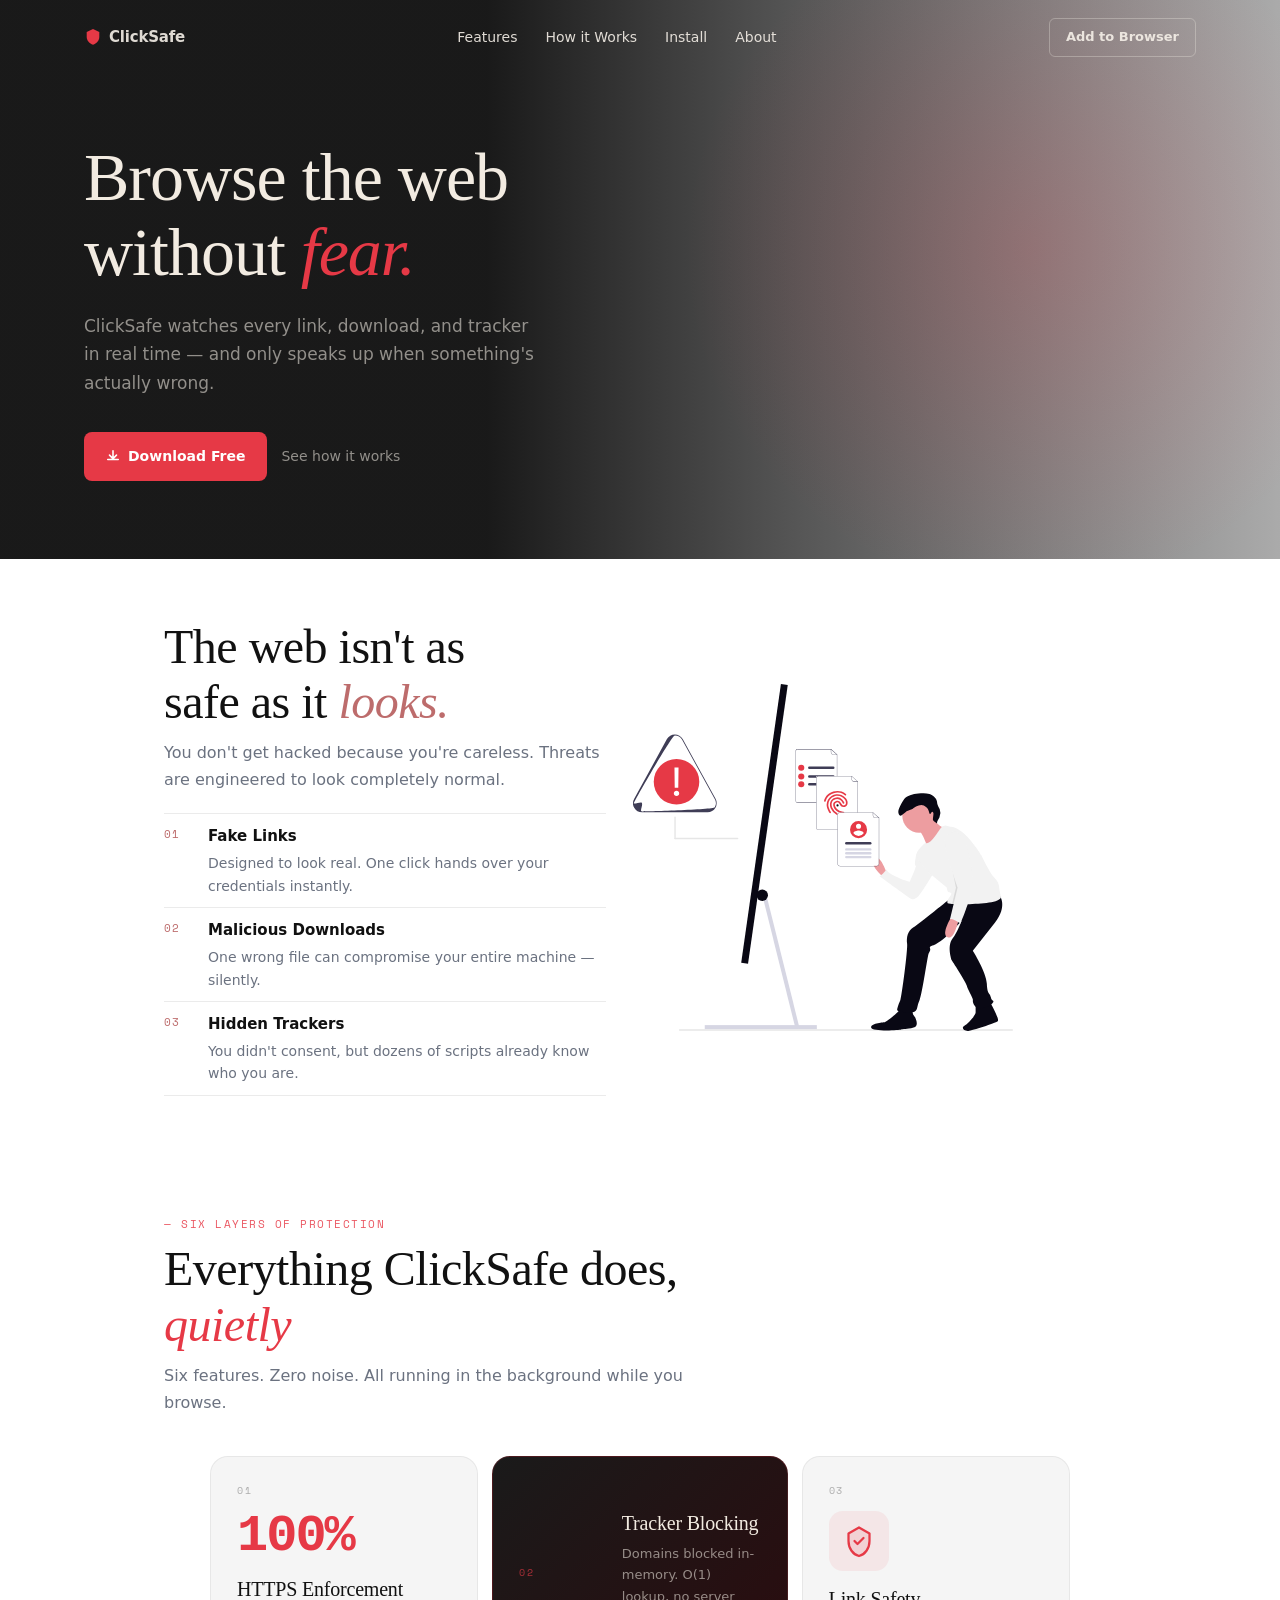
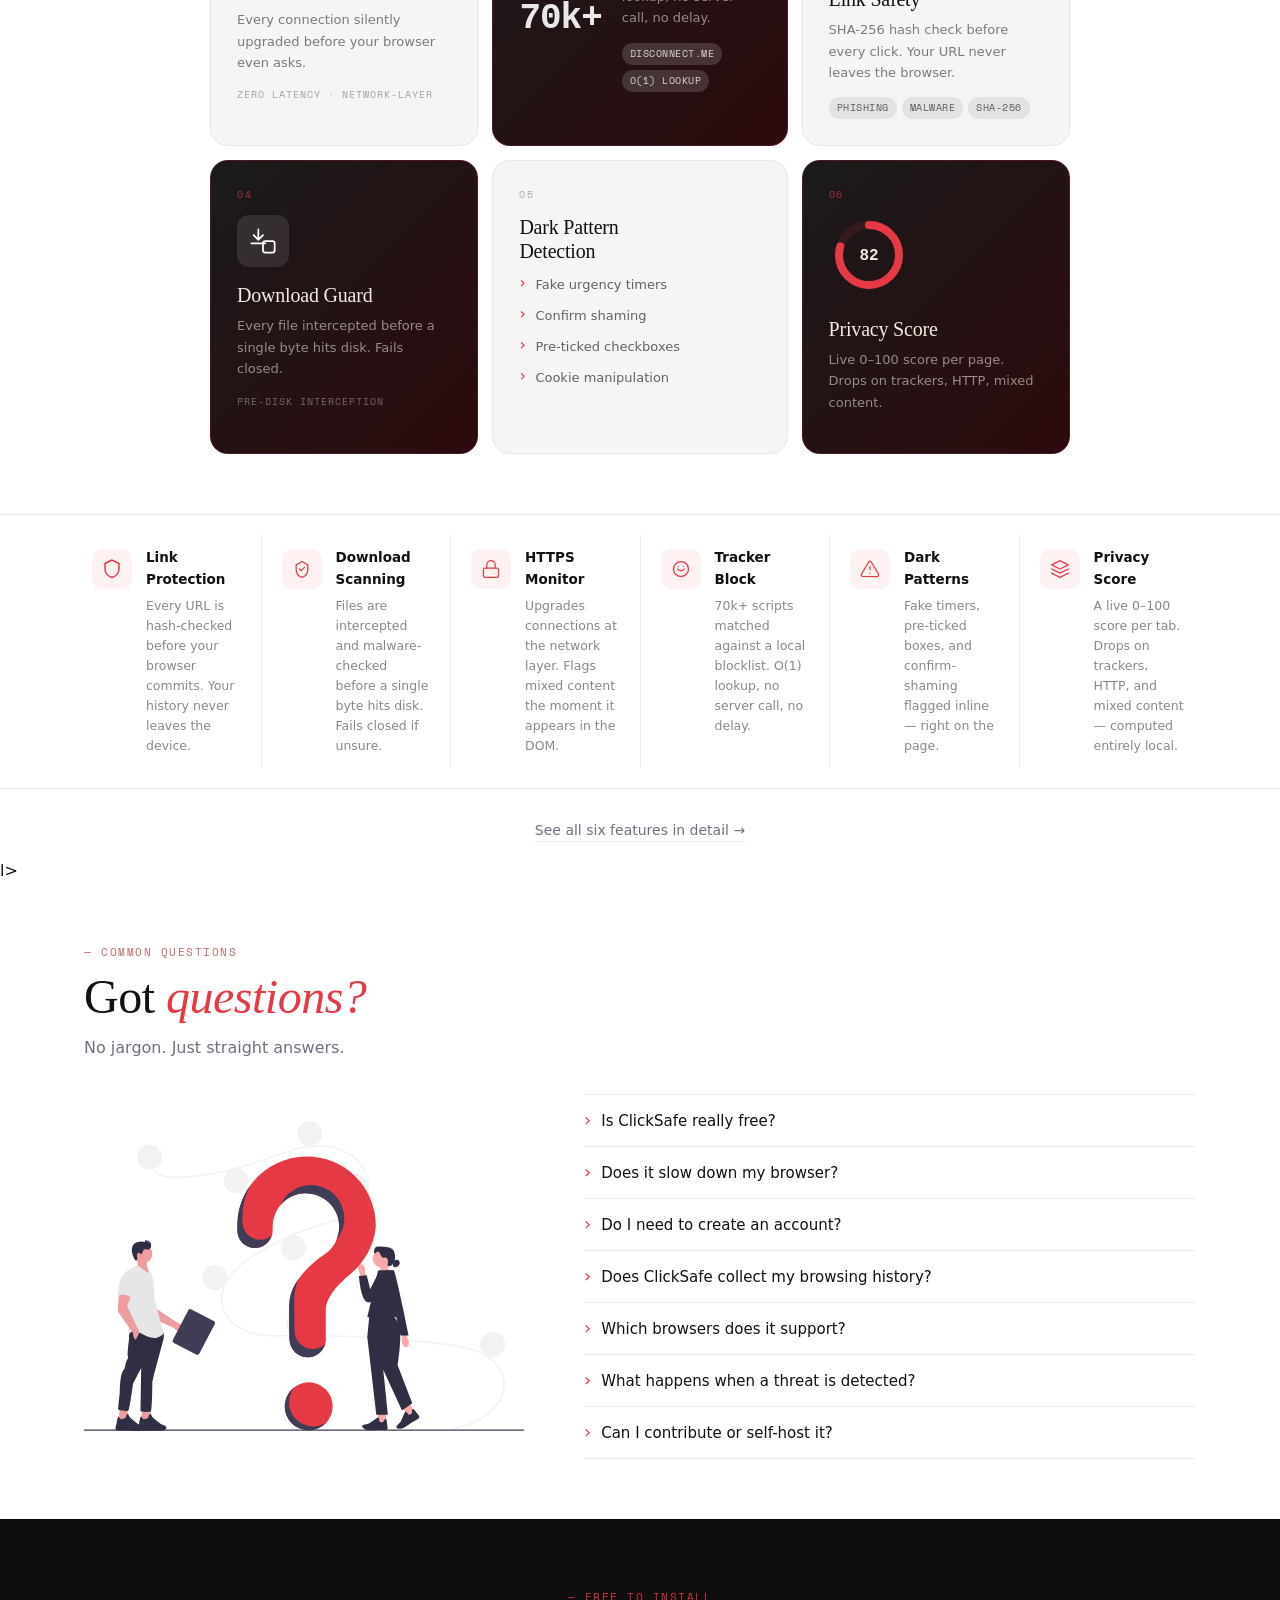
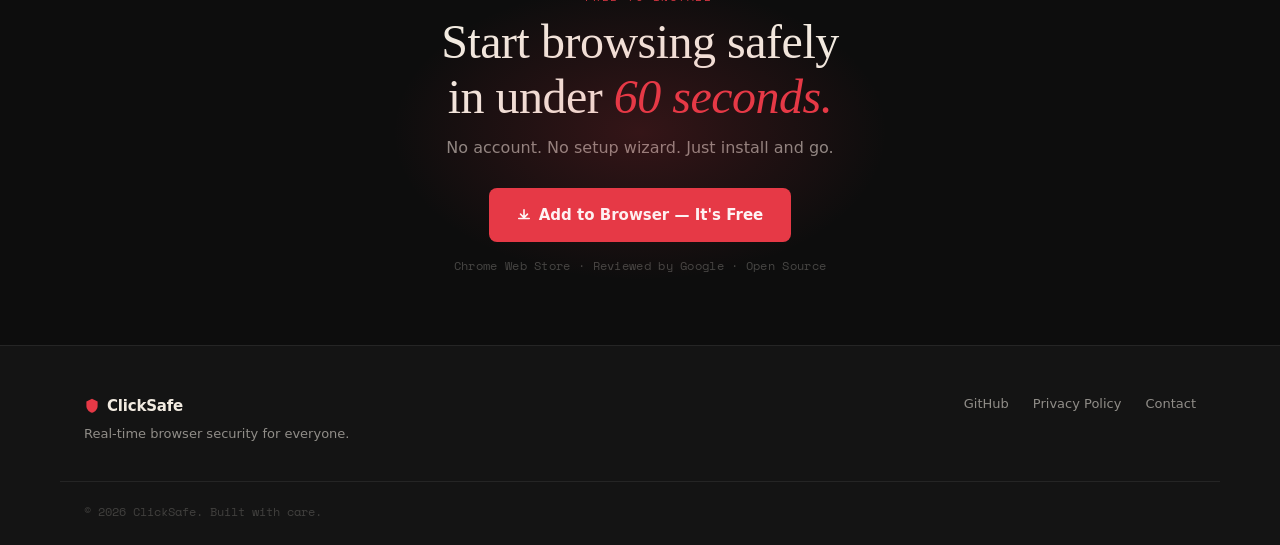
==== commit b79a2467: "update: herosection" ====
--- a/index.html
+++ b/index.html
@@ -496,7 +496,7 @@
         <a href="#install">Install</a>
         <a href="#about">About</a>
       </nav>
-      <a href="#" class="nav-cta">Add to Chrome &rarr;</a>
+      <a href="#" class="nav-cta">Add to Browser</a>
     </div>
   </header>
 
@@ -506,10 +506,6 @@
     <div class="container hero-content">
 
       <div class="hero-left reveal">
-        <div class="hero-tag">
-          <span class="tag-dot"></span>
-          Free Browser Extension
-        </div>
         <h1 class="hero-h1">
           Browse the web<br>without <em>fear.</em>
         </h1>
@@ -524,7 +520,7 @@
           </a>
           <a href="how-it-works.html" class="btn-ghost">See how it works</a>
         </div>
-        <p class="hero-note">No account needed &middot; Works in seconds &middot; Chrome &amp; Edge</p>
+
       </div>
 
       <div class="hero-right reveal reveal-delay"></div>
@@ -1209,7 +1205,7 @@
         <p class="cta-sub">No account. No setup wizard. Just install and go.</p>
         <a href="#" class="btn-primary btn-lg">
           <svg width="14" height="14" viewBox="0 0 16 16" fill="none"><path d="M8 2v8M4 7l4 4 4-4M2 12h12" stroke="white" stroke-width="1.8" stroke-linecap="round" stroke-linejoin="round"/></svg>
-          Add to Chrome &mdash; It's Free
+          Add to Browser &mdash; It's Free
         </a>
         <p class="cta-note">Chrome Web Store &middot; Reviewed by Google &middot; Open Source</p>
       </div>
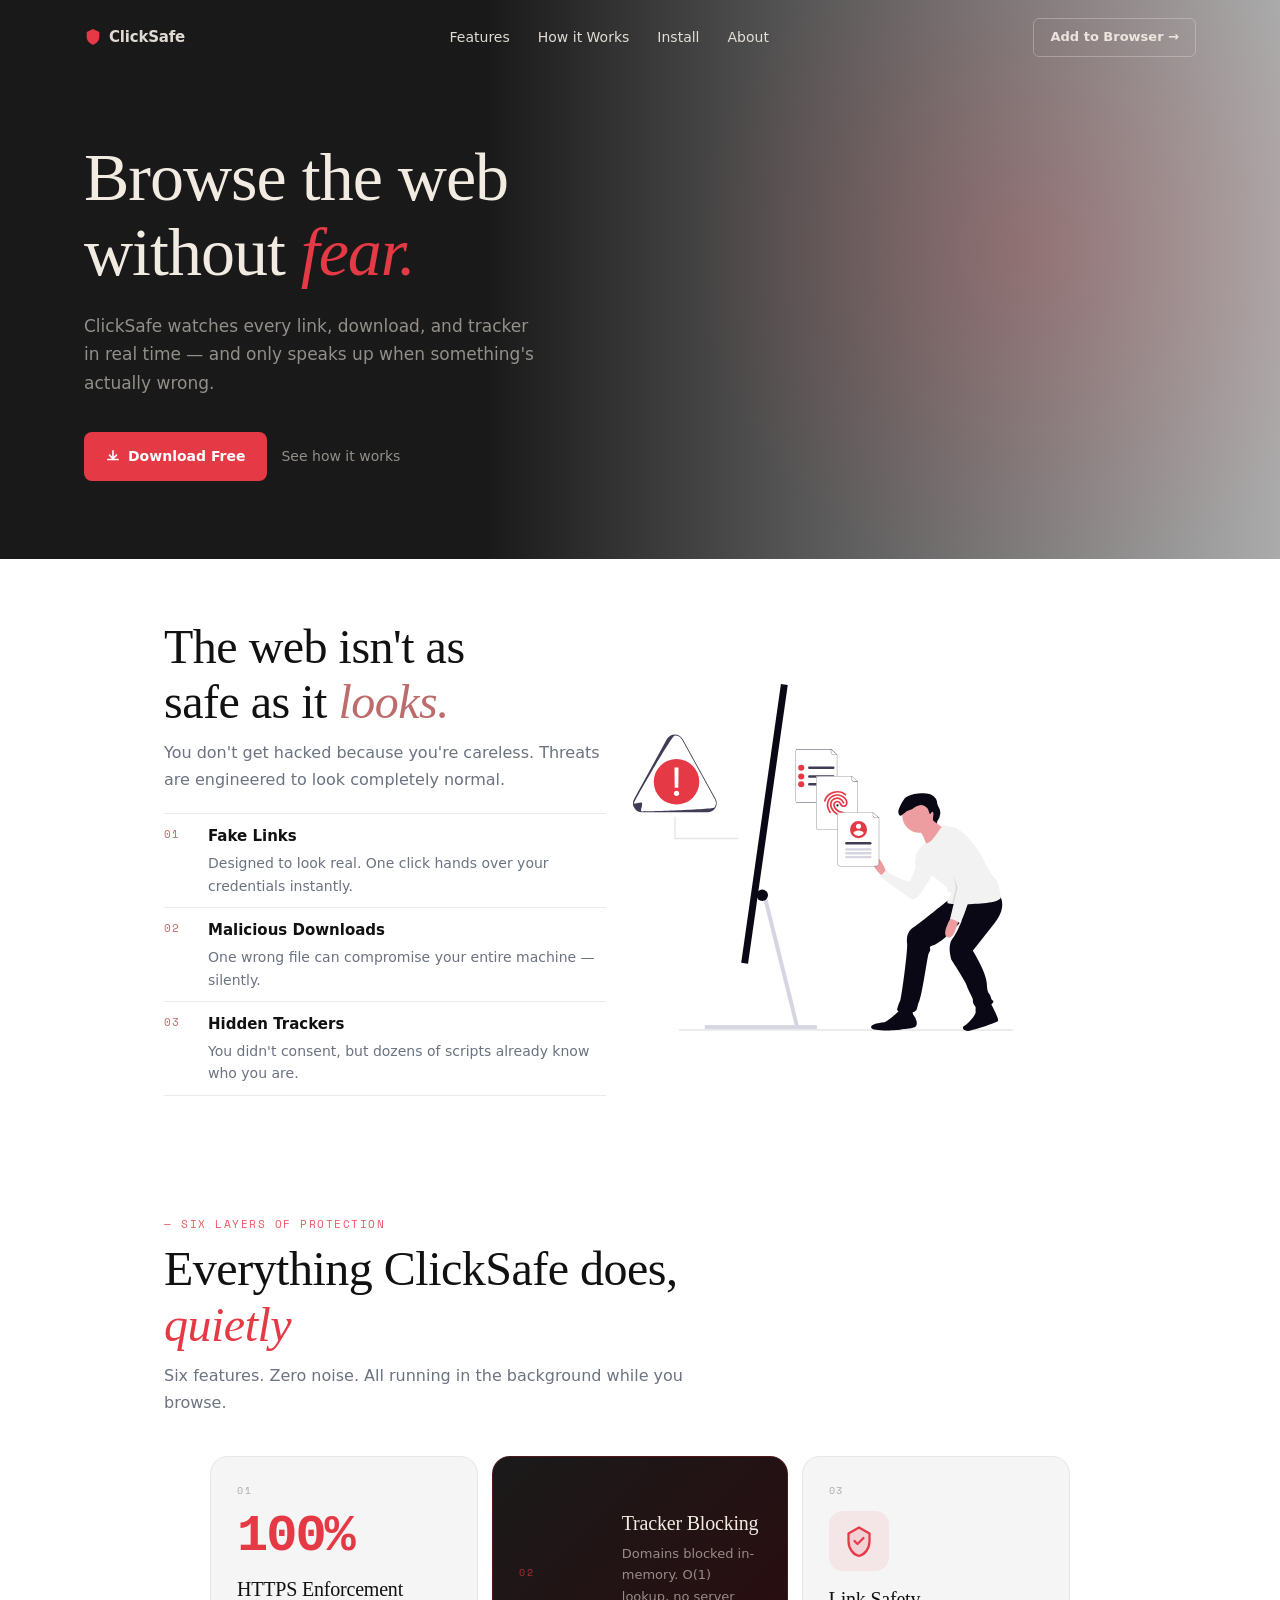
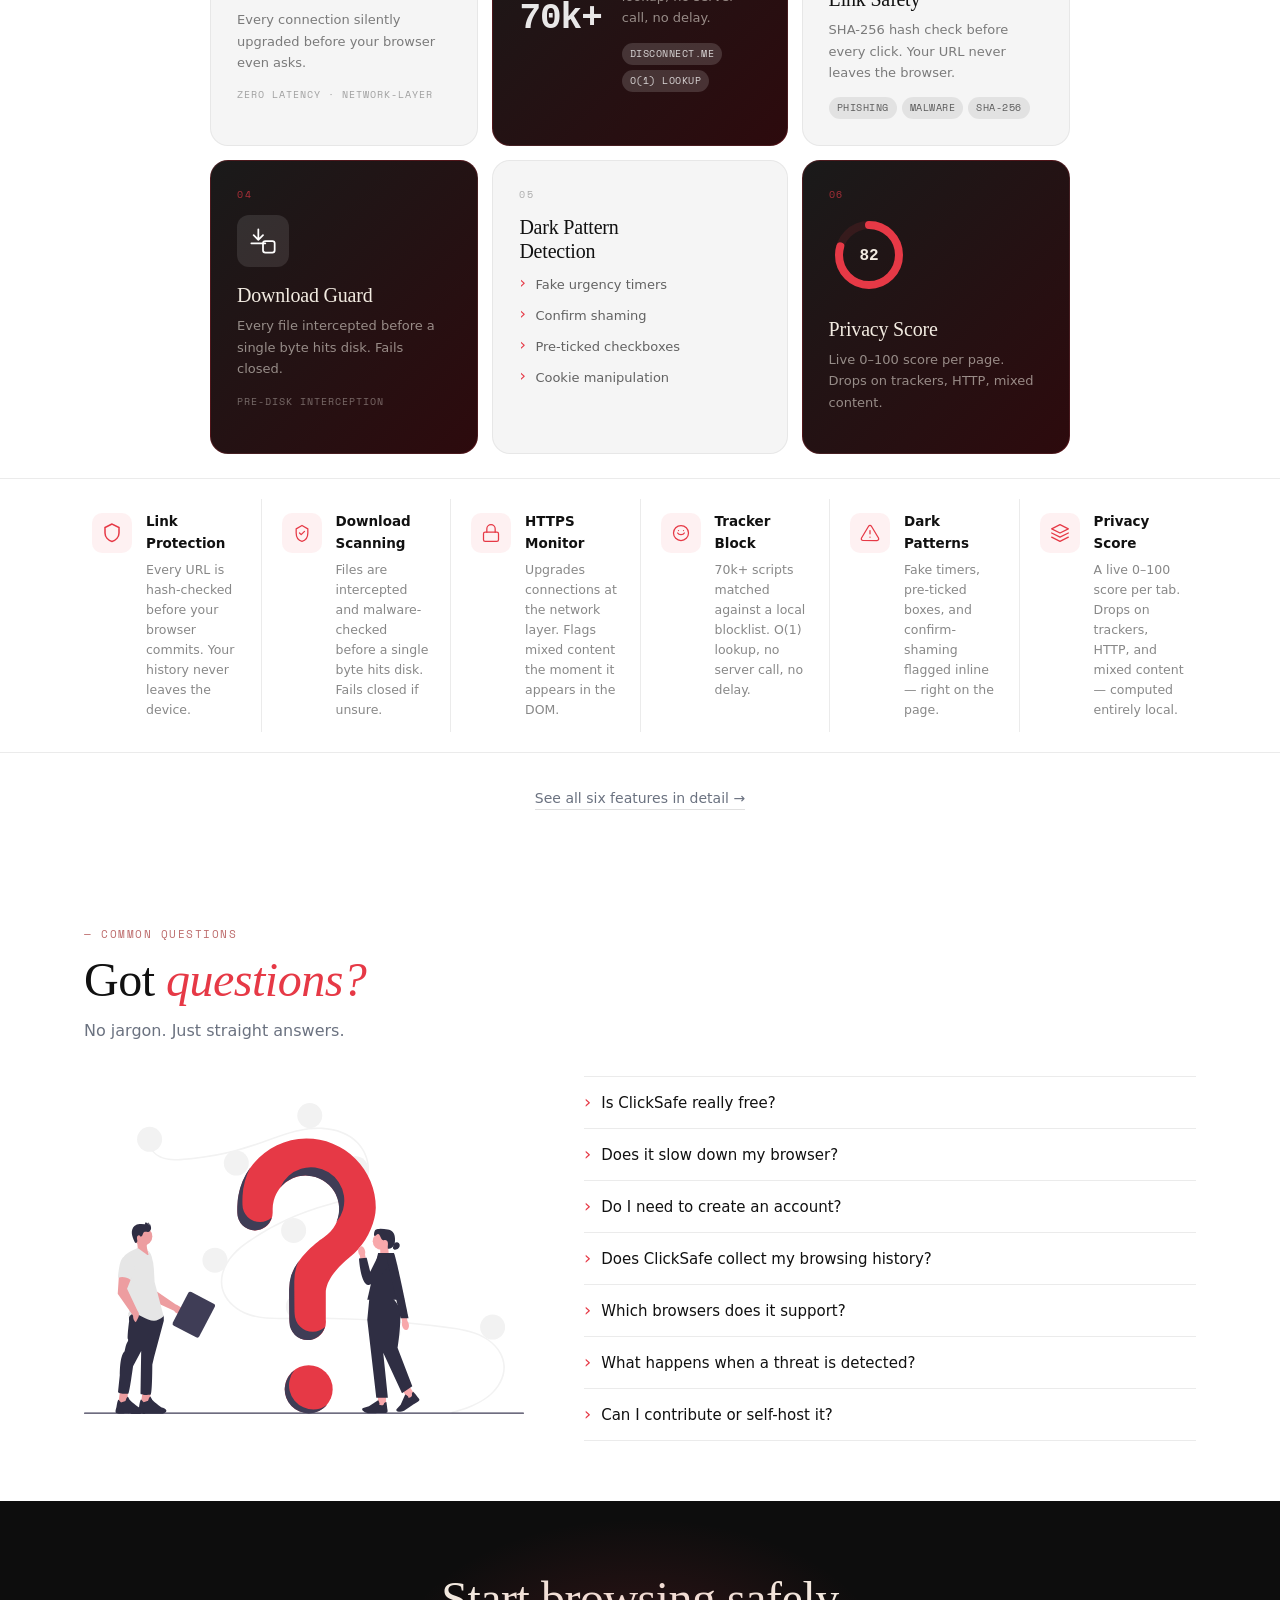
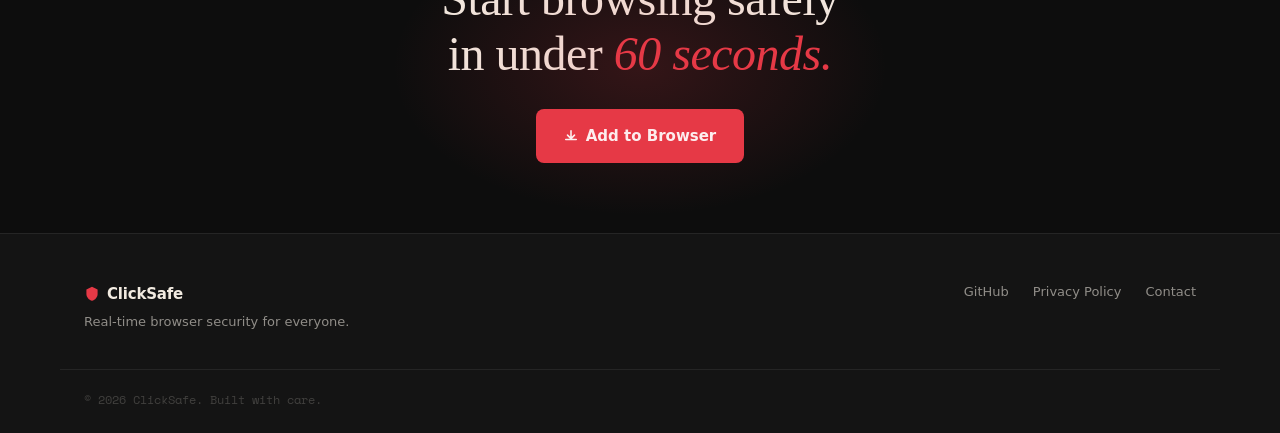
==== commit 4d0142a1: "update: cta section" ====
--- a/index.html
+++ b/index.html
@@ -496,7 +496,7 @@
         <a href="#install">Install</a>
         <a href="#about">About</a>
       </nav>
-      <a href="#" class="nav-cta">Add to Browser</a>
+      <a href="#" class="nav-cta">Add to Browser &rarr;</a>
     </div>
   </header>
 
@@ -819,291 +819,6 @@
     </style>
   </section>
 
-l>
-<html lang="en">
-<head>
-  <meta charset="UTF-8" />
-  <meta name="viewport" content="width=device-width, initial-scale=1.0" />
-  <title>ClickSafe — Browse Without Fear</title>
-
-  <link href="https://fonts.googleapis.com/css2?family=DM+Serif+Display:ital@0;1&family=Space+Mono:wght@400;700&display=swap" rel="stylesheet">
-  <link href="https://api.fontshare.com/v2/css?f[]=satoshi@400,500,600,700&display=swap" rel="stylesheet">
-
-  <link rel="stylesheet" href="style.css">
-
-  <style>
-
-    /* GLOBAL HEADER RHYTHM */
-    .section-label { margin-bottom: 8px; }
-    .section-title { margin-bottom: 10px; }
-    .section-sub   { margin-bottom: 0; }
-
-    /* PROBLEM */
-    .problem-section { background: #ffffff; padding: 60px 0; }
-    .problem-list    { margin-top: 20px; }
-    .problem-item    { padding: 10px 0; }
-
-    /* HOW IT WORKS */
-    .how-section { background: #ffffff; padding: 60px 0; }
-    .how-section .section-label    { color: rgba(230,57,70,0.85); }
-    .how-section .section-title    { color: #111111; }
-    .how-section .section-title em { color: var(--red-bright); }
-    .how-section .section-sub      { color: #6B7280; }
-
-    .steps-timeline {
-      display: grid;
-      grid-template-columns: 1fr 1fr 1fr;
-      margin-top: 28px;
-      border: 1px solid var(--border-light);
-      border-radius: 14px;
-      overflow: hidden;
-    }
-    .step-card { background: #ffffff; padding: 28px; transition: background 0.2s; }
-    .step-card:hover { background: #fdfcfc; }
-    .step-card + .step-card { border-left: 1px solid var(--border-light); }
-
-    .step-card-num {
-      font-family: var(--font-mono);
-      font-size: 10px;
-      letter-spacing: 1.5px;
-      color: var(--red);
-      margin-bottom: 14px;
-      text-transform: uppercase;
-    }
-    .step-card-icon {
-      width: 38px; height: 38px;
-      border-radius: 9px;
-      background: rgba(189,108,108,0.07);
-      border: 1px solid rgba(189,108,108,0.14);
-      display: flex; align-items: center; justify-content: center;
-      margin-bottom: 14px;
-    }
-    .step-card h3 {
-      font-family: var(--font-display);
-      font-size: 24px;
-      font-weight: 400;
-      color: var(--text-dark);
-      margin-bottom: 8px;
-      letter-spacing: -0.2px;
-    }
-    .step-card p { font-size: 14px; color: var(--text-muted); line-height: 1.7; margin: 0; }
-    .step-card-detail {
-      margin-top: 16px;
-      padding-top: 14px;
-      border-top: 1px solid var(--border-light);
-      font-family: var(--font-mono);
-      font-size: 10px;
-      color: rgba(107,114,128,0.5);
-      letter-spacing: 1px;
-      text-transform: uppercase;
-    }
-
-    @media (max-width: 900px) {
-      .steps-timeline { grid-template-columns: 1fr; }
-      .step-card + .step-card { border-left: none; border-top: 1px solid var(--border-light); }
-    }
-
-    /* FEATURES RIBBON */
-    .features-section { background: #ffffff !important; padding-top: 0; padding-bottom: 0; }
-    .features-section .section-label    { color: var(--red); }
-    .features-section .section-title    { color: var(--text-dark); }
-    .features-section .section-title em { color: var(--red-bright); }
-    .features-section .section-sub      { color: var(--text-muted); }
-    .ribbon-scene {
-      margin-top: 48px;
-      position: relative;
-      height: 400px;
-      overflow: hidden;
-    }
-    .ribbon-svg-wrap {
-      position: absolute;
-      inset: 0;
-      width: 100%;
-      height: 100%;
-    }
-    .ribbon-svg-wrap svg {
-      width: 100%;
-      height: 100%;
-    }
-
-    /* ---- Ribbon track cards ---- */
-    .ribbon-scene {
-      margin-top: 48px;
-      position: relative;
-      height: 380px;
-      overflow: hidden;
-    }
-    .ribbon-cloth-svg {
-      position: absolute;
-      top: 0; left: 0;
-      width: 100%;
-      height: 100%;
-      pointer-events: none;
-    }
-    .rnode-track-cards {
-      position: absolute;
-      top: 0; left: 0;
-      width: 100%;
-      height: 100%;
-      display: flex;
-      align-items: center;
-      justify-content: center;
-      gap: 16px;
-      padding: 0 40px;
-      overflow: hidden;
-      z-index: 10;
-    }
-    .rnode-card {
-      background: #fff;
-      border: 1px solid rgba(0,0,0,0.08);
-      border-radius: 16px;
-      padding: 20px 18px;
-      min-width: 150px;
-      max-width: 175px;
-      flex-shrink: 0;
-      text-align: center;
-      box-shadow: 0 8px 28px rgba(0,0,0,0.09);
-      transition: transform 0.25s ease, box-shadow 0.25s ease;
-      animation: floatCard 5s ease-in-out infinite;
-    }
-    .rnode-card:nth-child(2) { animation-delay: 0.5s; }
-    .rnode-card:nth-child(3) { animation-delay: 1.0s; }
-    .rnode-card:nth-child(4) { animation-delay: 1.5s; }
-    .rnode-card:nth-child(5) { animation-delay: 0.8s; }
-    .rnode-card:nth-child(6) { animation-delay: 0.3s; }
-    .rnode-card:nth-child(7) { animation-delay: 1.2s; }
-    .rnode-card:nth-child(8) { animation-delay: 0.7s; }
-    .rnode-card:nth-child(9) { animation-delay: 1.8s; }
-    .rnode-card-featured {
-      border-color: rgba(230,57,70,0.25);
-      box-shadow: 0 12px 36px rgba(230,57,70,0.15);
-      transform: scale(1.06);
-    }
-    .rnode-card:hover {
-      transform: translateY(-6px) scale(1.04);
-      box-shadow: 0 16px 40px rgba(0,0,0,0.13);
-    }
-    .rnode-card-featured:hover {
-      transform: translateY(-6px) scale(1.09);
-    }
-    @keyframes floatCard {
-      0%, 100% { transform: translateY(0); }
-      50%       { transform: translateY(-7px); }
-    }
-    .rnode-card-featured { animation: floatCardFeatured 5s ease-in-out infinite; }
-    @keyframes floatCardFeatured {
-      0%, 100% { transform: scale(1.06) translateY(0); }
-      50%       { transform: scale(1.06) translateY(-7px); }
-    }
-    .rnode-icon {
-      display: flex;
-      align-items: center;
-      justify-content: center;
-      width: 44px; height: 44px;
-      border-radius: 12px;
-      background: rgba(230,57,70,0.08);
-      margin: 0 auto 10px;
-    }
-    .rnode-card strong {
-      display: block;
-      font-size: 13px;
-      font-weight: 600;
-      color: #1a1a1a;
-      margin-bottom: 4px;
-    }
-    .rnode-card p {
-      font-size: 11.5px;
-      color: #888;
-      margin: 0;
-      line-height: 1.4;
-    }
-
-    .features-footer-link { text-align: center; padding: 28px 0 16px; }
-    .features-footer-link a {
-      font-size: 14px; color: var(--text-muted); text-decoration: none;
-      border-bottom: 1px solid var(--border-light); padding-bottom: 3px;
-      transition: color 0.2s, border-color 0.2s;
-    }
-    .features-footer-link a:hover { color: var(--red); border-color: rgba(189,108,108,0.3); }
-
-    /* CTA */
-    .cta-section { padding: 70px 0; }
-
-    /* FAQ */
-    .faq-section { background: #ffffff; padding: 60px 0; }
-    .faq-header { margin-bottom: 32px; }
-    .faq-label { color: var(--red) !important; }
-    .faq-title { color: var(--text-dark); margin-top: 4px; }
-    .faq-title em { color: var(--red-bright); font-style: italic; }
-    .faq-sub { color: var(--text-muted); margin-bottom: 0; }
-
-    .faq-wrapper {
-      display: flex;
-      align-items: center;
-      gap: 60px;
-    }
-    .faq-right { flex: 1; order: 2; }
-    .faq-left {
-      flex: 0 0 440px;
-      display: flex;
-      align-items: center;
-      justify-content: center;
-      order: 1;
-    }
-    .faq-left img {
-      width: 100%;
-      max-width: 440px;
-      height: auto;
-    }
-
-
-    .faq-item { border-bottom: 1px solid var(--border-light); }
-    .faq-item:first-child { border-top: 1px solid var(--border-light); }
-
-    .faq-q {
-      width: 100%;
-      display: flex;
-      align-items: baseline;
-      gap: 10px;
-      padding: 16px 0;
-      background: none;
-      border: none;
-      cursor: pointer;
-      font-family: var(--font-body);
-      font-size: 15px;
-      font-weight: 500;
-      color: var(--text-dark);
-      text-align: left;
-      transition: color 0.2s;
-    }
-    .faq-q:hover { color: var(--red-bright); }
-    .faq-q[aria-expanded="true"] { color: var(--red-bright); }
-
-    .faq-arrow {
-      font-size: 18px;
-      line-height: 1;
-      color: var(--red-bright);
-      transition: transform 0.3s ease;
-      display: inline-block;
-    }
-    .faq-q[aria-expanded="true"] .faq-arrow { transform: rotate(90deg); }
-
-    .faq-a {
-      max-height: 0;
-      overflow: hidden;
-      transition: max-height 0.35s ease, padding 0.35s ease;
-      padding-left: 28px;
-    }
-    .faq-a.open { max-height: 160px; padding-bottom: 16px; }
-    .faq-a p { font-size: 14px; color: var(--text-muted); line-height: 1.75; margin: 0; }
-
-    @media (max-width: 900px) {
-      .faq-wrapper { flex-direction: column-reverse; gap: 32px; }
-      .faq-left { flex: none; width: 180px; }
-    }
-
-  </style>
-
 
 <section class="faq-section" id="faq">
     <div class="container">
@@ -1198,16 +913,15 @@
     <div class="container">
       <div class="cta-box reveal">
         <div class="cta-glow"></div>
-        <p class="section-label cta-label">&#8212; Free to install</p>
         <h2 class="section-title cta-title">
           Start browsing safely<br>in under <em>60 seconds.</em>
         </h2>
-        <p class="cta-sub">No account. No setup wizard. Just install and go.</p>
-        <a href="#" class="btn-primary btn-lg">
-          <svg width="14" height="14" viewBox="0 0 16 16" fill="none"><path d="M8 2v8M4 7l4 4 4-4M2 12h12" stroke="white" stroke-width="1.8" stroke-linecap="round" stroke-linejoin="round"/></svg>
-          Add to Browser &mdash; It's Free
-        </a>
-        <p class="cta-note">Chrome Web Store &middot; Reviewed by Google &middot; Open Source</p>
+        <div style="display:flex; justify-content:center; margin-top: 28px;">
+          <a href="#" class="btn-primary btn-lg">
+            <svg width="14" height="14" viewBox="0 0 16 16" fill="none"><path d="M8 2v8M4 7l4 4 4-4M2 12h12" stroke="white" stroke-width="1.8" stroke-linecap="round" stroke-linejoin="round"/></svg>
+            Add to Browser
+          </a>
+        </div>
       </div>
     </div>
   </section>
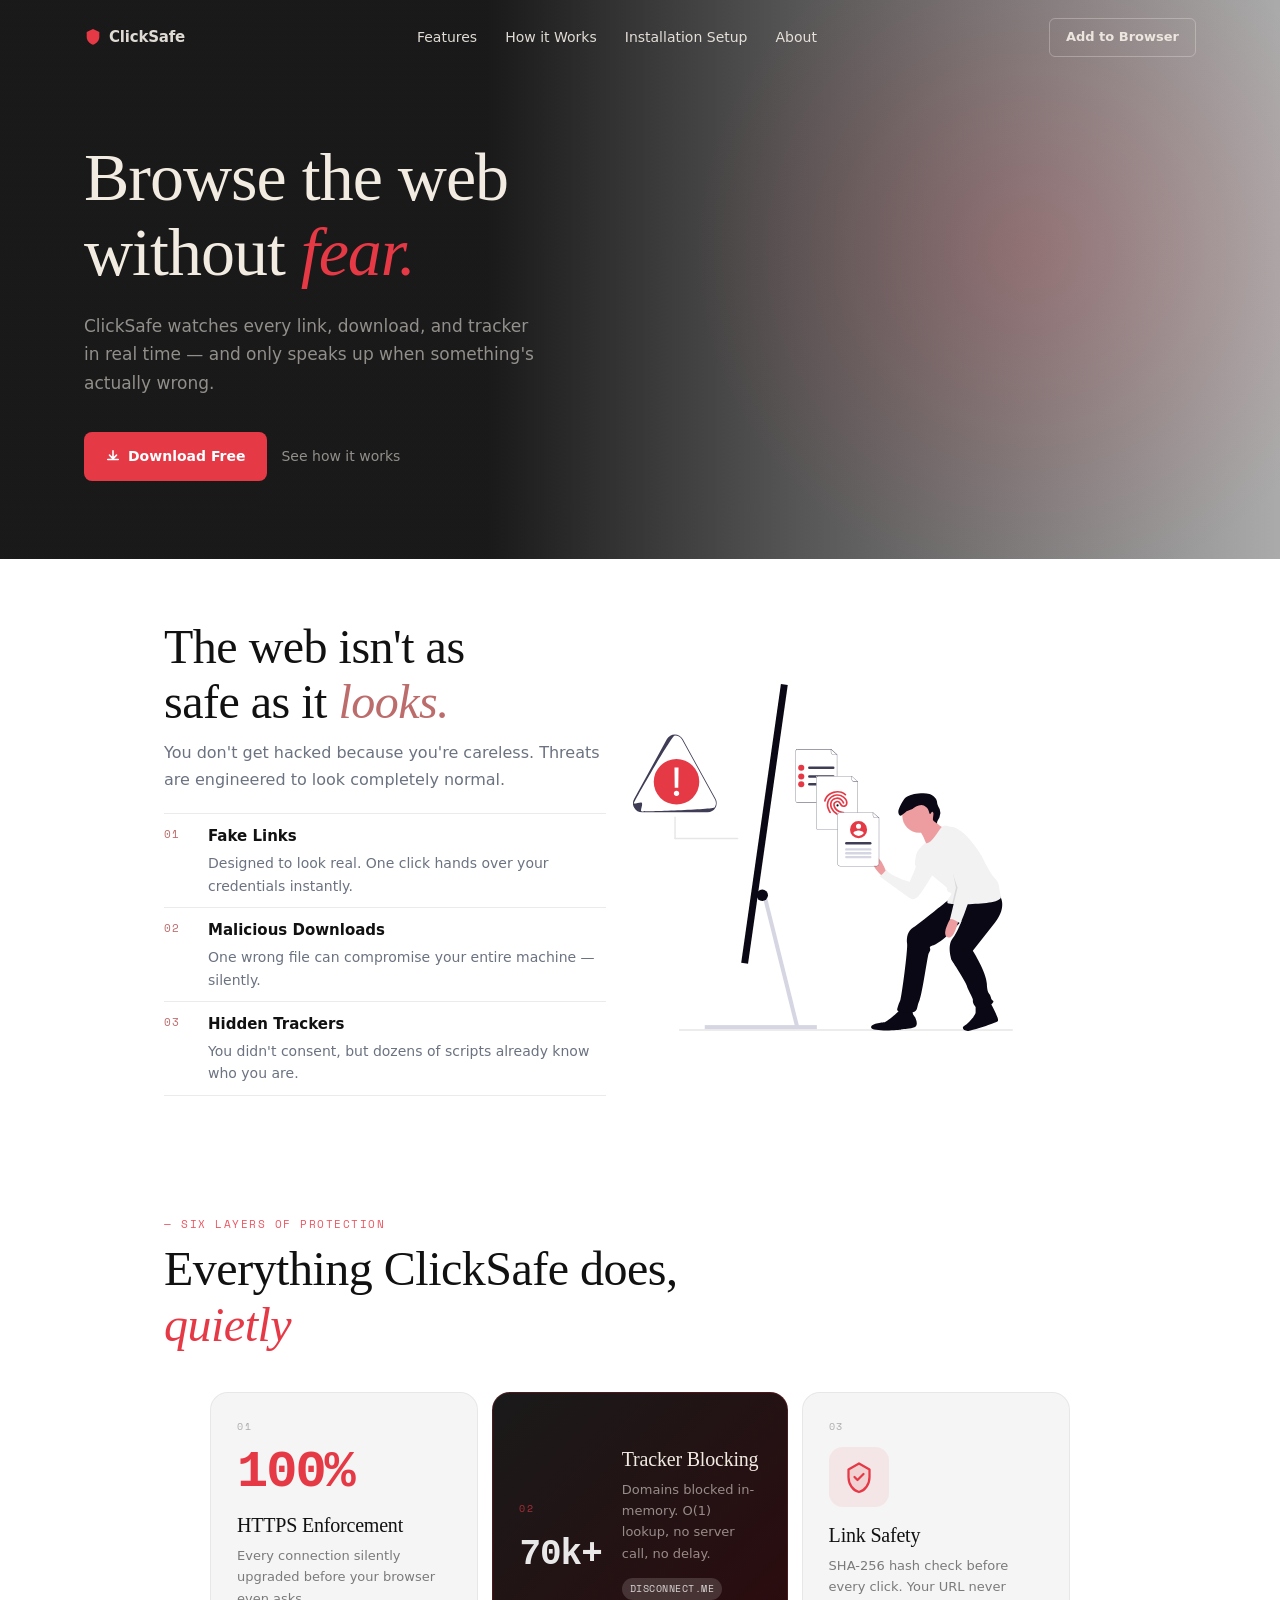
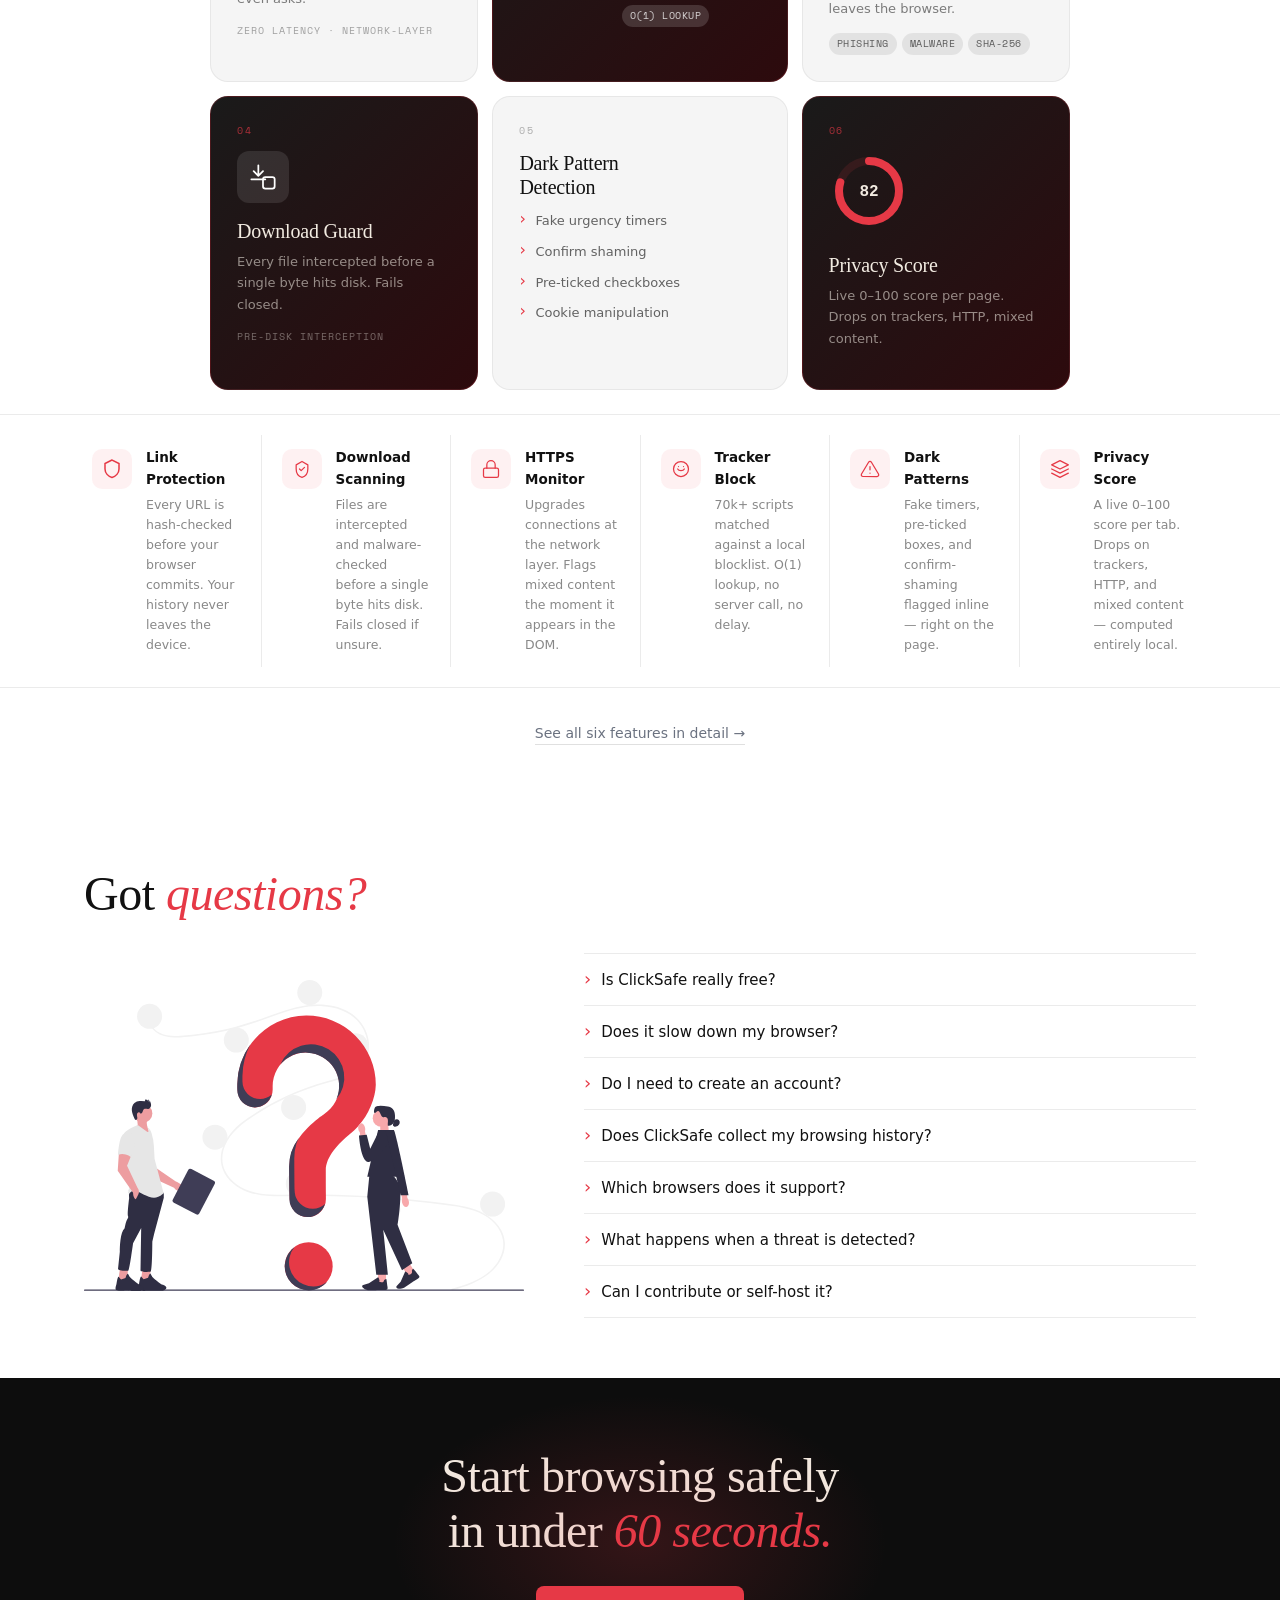
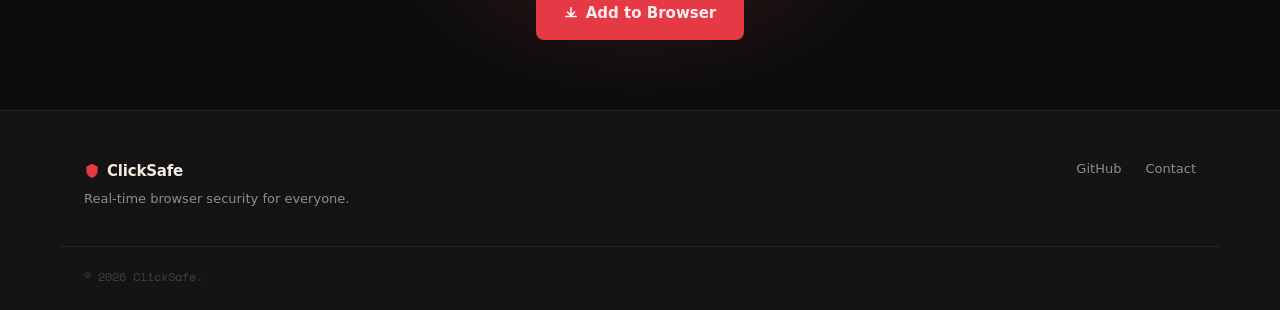
==== commit d0f42c8d: "fix & update: navbar; polish the home-page" ====
--- a/index.html
+++ b/index.html
@@ -88,114 +88,6 @@
     .features-section .section-title    { color: var(--text-dark); }
     .features-section .section-title em { color: var(--red-bright); }
     .features-section .section-sub      { color: var(--text-muted); }
-    .ribbon-scene {
-      margin-top: 48px;
-      position: relative;
-      height: 400px;
-      overflow: hidden;
-    }
-    .ribbon-svg-wrap {
-      position: absolute;
-      inset: 0;
-      width: 100%;
-      height: 100%;
-    }
-    .ribbon-svg-wrap svg {
-      width: 100%;
-      height: 100%;
-    }
-
-    /* ---- Ribbon track cards ---- */
-    .ribbon-scene {
-      margin-top: 48px;
-      position: relative;
-      height: 380px;
-      overflow: hidden;
-    }
-    .ribbon-cloth-svg {
-      position: absolute;
-      top: 0; left: 0;
-      width: 100%;
-      height: 100%;
-      pointer-events: none;
-    }
-    .rnode-track-cards {
-      position: absolute;
-      top: 0; left: 0;
-      width: 100%;
-      height: 100%;
-      display: flex;
-      align-items: center;
-      justify-content: center;
-      gap: 16px;
-      padding: 0 40px;
-      overflow: hidden;
-      z-index: 10;
-    }
-    .rnode-card {
-      background: #fff;
-      border: 1px solid rgba(0,0,0,0.08);
-      border-radius: 16px;
-      padding: 20px 18px;
-      min-width: 150px;
-      max-width: 175px;
-      flex-shrink: 0;
-      text-align: center;
-      box-shadow: 0 8px 28px rgba(0,0,0,0.09);
-      transition: transform 0.25s ease, box-shadow 0.25s ease;
-      animation: floatCard 5s ease-in-out infinite;
-    }
-    .rnode-card:nth-child(2) { animation-delay: 0.5s; }
-    .rnode-card:nth-child(3) { animation-delay: 1.0s; }
-    .rnode-card:nth-child(4) { animation-delay: 1.5s; }
-    .rnode-card:nth-child(5) { animation-delay: 0.8s; }
-    .rnode-card:nth-child(6) { animation-delay: 0.3s; }
-    .rnode-card:nth-child(7) { animation-delay: 1.2s; }
-    .rnode-card:nth-child(8) { animation-delay: 0.7s; }
-    .rnode-card:nth-child(9) { animation-delay: 1.8s; }
-    .rnode-card-featured {
-      border-color: rgba(230,57,70,0.25);
-      box-shadow: 0 12px 36px rgba(230,57,70,0.15);
-      transform: scale(1.06);
-    }
-    .rnode-card:hover {
-      transform: translateY(-6px) scale(1.04);
-      box-shadow: 0 16px 40px rgba(0,0,0,0.13);
-    }
-    .rnode-card-featured:hover {
-      transform: translateY(-6px) scale(1.09);
-    }
-    @keyframes floatCard {
-      0%, 100% { transform: translateY(0); }
-      50%       { transform: translateY(-7px); }
-    }
-    .rnode-card-featured { animation: floatCardFeatured 5s ease-in-out infinite; }
-    @keyframes floatCardFeatured {
-      0%, 100% { transform: scale(1.06) translateY(0); }
-      50%       { transform: scale(1.06) translateY(-7px); }
-    }
-    .rnode-icon {
-      display: flex;
-      align-items: center;
-      justify-content: center;
-      width: 44px; height: 44px;
-      border-radius: 12px;
-      background: rgba(230,57,70,0.08);
-      margin: 0 auto 10px;
-    }
-    .rnode-card strong {
-      display: block;
-      font-size: 13px;
-      font-weight: 600;
-      color: #1a1a1a;
-      margin-bottom: 4px;
-    }
-    .rnode-card p {
-      font-size: 11.5px;
-      color: #888;
-      margin: 0;
-      line-height: 1.4;
-    }
 
     .features-footer-link { text-align: center; padding: 28px 0 16px; }
     .features-footer-link a {
@@ -234,7 +126,6 @@
       max-width: 440px;
       height: auto;
     }
-
 
     .faq-item { border-bottom: 1px solid var(--border-light); }
     .faq-item:first-child { border-top: 1px solid var(--border-light); }
@@ -281,7 +172,7 @@
       .faq-left { flex: none; width: 180px; }
     }
 
-
+    /* BENTO GRID */
     .bento-grid {
       display: grid;
       grid-template-columns: 1fr 1.1fr 1fr;
@@ -301,7 +192,6 @@
 
     .bento-card:nth-child(2) .bento-left-col { flex-shrink: 0; display: flex; flex-direction: column; gap: 8px; }
 
-    /* Base card */
     .bento-card {
       border-radius: 18px;
       padding: 26px;
@@ -311,159 +201,52 @@
     }
     .bento-card:hover { transform: translateY(-3px); }
 
-    /* Dark card */
-    .bc-dark {
-      background: #111111;
-      border: 1px solid rgba(255,255,255,0.07);
-    }
+    .bc-dark { background: #111111; border: 1px solid rgba(255,255,255,0.07); }
     .bc-dark:hover { box-shadow: 0 0 30px rgba(230,57,70,0.2), 0 8px 32px rgba(0,0,0,0.4); }
     .bc-dark h3 { color: #f2ebe1; }
     .bc-dark p { color: rgba(245,240,232,0.5); }
 
-    /* Red accent card */
-    .bc-red {
-      background: #E63946;
-      border: none;
-    }
+    .bc-red { background: #E63946; border: none; }
     .bc-red:hover { box-shadow: 0 8px 32px rgba(230,57,70,0.4); }
     .bc-red h3 { color: #fff; }
     .bc-red p { color: rgba(255,255,255,0.75); }
 
-    /* Light card */
-    .bc-light {
-      background: #f5f5f5;
-      border: 1px solid rgba(0,0,0,0.06);
-    }
+    .bc-light { background: #f5f5f5; border: 1px solid rgba(0,0,0,0.06); }
     .bc-light:hover { box-shadow: 0 8px 32px rgba(0,0,0,0.1); }
 
-    /* Gradient dark card */
-    .bc-gradient {
-      background: linear-gradient(135deg, #1a1a1a 0%, #2d0a0d 100%);
-      border: 1px solid rgba(230,57,70,0.2);
-    }
+    .bc-gradient { background: linear-gradient(135deg, #1a1a1a 0%, #2d0a0d 100%); border: 1px solid rgba(230,57,70,0.2); }
     .bc-gradient:hover { box-shadow: 0 0 30px rgba(230,57,70,0.25), 0 8px 32px rgba(0,0,0,0.4); }
     .bc-gradient h3 { color: #f2ebe1; }
     .bc-gradient p { color: rgba(245,240,232,0.55); }
 
-    .bento-num {
-      font-family: var(--font-mono);
-      font-size: 10px;
-      letter-spacing: 1.5px;
-      color: rgba(230,57,70,0.7);
-      margin-bottom: 12px;
-      text-transform: uppercase;
-    }
+    .bento-num { font-family: var(--font-mono); font-size: 10px; letter-spacing: 1.5px; color: rgba(230,57,70,0.7); margin-bottom: 12px; text-transform: uppercase; }
     .bc-num-dark { color: rgba(0,0,0,0.3) !important; }
 
-    .bc-stat {
-      font-family: var(--font-mono);
-      font-size: 52px;
-      font-weight: 700;
-      color: #E63946;
-      line-height: 1;
-      margin-bottom: 14px;
-      letter-spacing: -2px;
-    }
-    .bc-bignum {
-      font-family: var(--font-mono);
-      font-size: 36px;
-      font-weight: 700;
-      color: rgba(255,255,255,0.9);
-      line-height: 1;
-      letter-spacing: -1px;
-    }
+    .bc-stat { font-family: var(--font-mono); font-size: 52px; font-weight: 700; color: #E63946; line-height: 1; margin-bottom: 14px; letter-spacing: -2px; }
+    .bc-bignum { font-family: var(--font-mono); font-size: 36px; font-weight: 700; color: rgba(255,255,255,0.9); line-height: 1; letter-spacing: -1px; }
     .bc-red .bento-num { color: rgba(255,255,255,0.6); }
 
-    .bento-card h3 {
-      font-family: var(--font-display);
-      font-size: 20px;
-      font-weight: 400;
-      margin-bottom: 8px;
-      letter-spacing: -0.2px;
-      line-height: 1.2;
-    }
-    .bento-card p {
-      font-size: 13px;
-      line-height: 1.65;
-      margin: 0 0 14px;
-    }
+    .bento-card h3 { font-family: var(--font-display); font-size: 20px; font-weight: 400; margin-bottom: 8px; letter-spacing: -0.2px; line-height: 1.2; }
+    .bento-card p { font-size: 13px; line-height: 1.65; margin: 0 0 14px; }
     .bc-dark-text { color: #111111 !important; }
     .bc-muted-text { color: rgba(0,0,0,0.5) !important; }
 
-    .bc-tag {
-      font-family: var(--font-mono);
-      font-size: 10px;
-      letter-spacing: 1px;
-      text-transform: uppercase;
-      color: rgba(230,57,70,0.7);
-      margin-top: auto;
-    }
+    .bc-tag { font-family: var(--font-mono); font-size: 10px; letter-spacing: 1px; text-transform: uppercase; color: rgba(230,57,70,0.7); margin-top: auto; }
     .bc-gradient .bc-tag { color: rgba(245,240,232,0.4); }
     .bc-tag-dark { color: rgba(0,0,0,0.35) !important; }
     .bc-list-dark li { color: rgba(0,0,0,0.6) !important; }
 
-    .bc-pills {
-      display: flex;
-      flex-wrap: wrap;
-      gap: 5px;
-      margin-top: 4px;
-    }
-    .bc-pills span {
-      font-family: var(--font-mono);
-      font-size: 10px;
-      letter-spacing: 0.5px;
-      text-transform: uppercase;
-      color: rgba(255,255,255,0.8);
-      background: rgba(255,255,255,0.15);
-      padding: 3px 8px;
-      border-radius: 20px;
-    }
-    .bc-pills-dark span {
-      color: rgba(0,0,0,0.6);
-      background: rgba(0,0,0,0.08);
-    }
-
-    .bc-list {
-      list-style: none;
-      padding: 0;
-      margin: 12px 0 0;
-      display: flex;
-      flex-direction: column;
-      gap: 10px;
-    }
-    .bc-list li {
-      font-size: 13px;
-      color: rgba(245,240,232,0.6);
-      padding-left: 16px;
-      position: relative;
-    }
-    .bc-list li::before {
-      content: '›';
-      position: absolute;
-      left: 0;
-      color: #E63946;
-      font-size: 16px;
-      line-height: 1;
-    }
-
-    .bc-icon-splash {
-      width: 60px; height: 60px;
-      background: rgba(230,57,70,0.08);
-      border-radius: 14px;
-      display: flex; align-items: center; justify-content: center;
-      margin-bottom: 16px;
-    }
-    .bc-icon-wrap {
-      width: 52px; height: 52px;
-      background: rgba(255,255,255,0.1);
-      border-radius: 12px;
-      display: flex; align-items: center; justify-content: center;
-      margin-bottom: 16px;
-    }
-
-    .bc-ring-wrap {
-      margin-bottom: 14px;
-    }
+    .bc-pills { display: flex; flex-wrap: wrap; gap: 5px; margin-top: 4px; }
+    .bc-pills span { font-family: var(--font-mono); font-size: 10px; letter-spacing: 0.5px; text-transform: uppercase; color: rgba(255,255,255,0.8); background: rgba(255,255,255,0.15); padding: 3px 8px; border-radius: 20px; }
+    .bc-pills-dark span { color: rgba(0,0,0,0.6); background: rgba(0,0,0,0.08); }
+
+    .bc-list { list-style: none; padding: 0; margin: 12px 0 0; display: flex; flex-direction: column; gap: 10px; }
+    .bc-list li { font-size: 13px; color: rgba(245,240,232,0.6); padding-left: 16px; position: relative; }
+    .bc-list li::before { content: '›'; position: absolute; left: 0; color: #E63946; font-size: 16px; line-height: 1; }
+
+    .bc-icon-splash { width: 60px; height: 60px; background: rgba(230,57,70,0.08); border-radius: 14px; display: flex; align-items: center; justify-content: center; margin-bottom: 16px; }
+    .bc-icon-wrap { width: 52px; height: 52px; background: rgba(255,255,255,0.1); border-radius: 12px; display: flex; align-items: center; justify-content: center; margin-bottom: 16px; }
+    .bc-ring-wrap { margin-bottom: 14px; }
 
     @media (max-width: 900px) {
       .bento-grid { grid-template-columns: 1fr 1fr; }
@@ -493,10 +276,10 @@
       <nav class="nav-links">
         <a href="features.html">Features</a>
         <a href="how-it-works.html">How it Works</a>
-        <a href="#install">Install</a>
+        <a href="#install">Installation Setup</a>
         <a href="#about">About</a>
       </nav>
-      <a href="#" class="nav-cta">Add to Browser &rarr;</a>
+      <a href="#" class="nav-cta">Add to Browser</a>
     </div>
   </header>
 
@@ -520,7 +303,6 @@
           </a>
           <a href="how-it-works.html" class="btn-ghost">See how it works</a>
         </div>
-
       </div>
 
       <div class="hero-right reveal reveal-delay"></div>
@@ -580,7 +362,6 @@
       <div style="max-width:860px; margin: 0 auto 0 80px;">
         <p class="section-label" style="color:rgba(230,57,70,0.85);">— Six layers of protection</p>
         <h2 class="section-title" style="color:#111111;">Everything ClickSafe does,<br><em>quietly</em></h2>
-        <p class="section-sub" style="color:#6B7280;">Six features. Zero noise. All running in the background while you browse.</p>
       </div>
 
       <div class="bento-grid">
@@ -660,7 +441,8 @@
     </div>
   </section>
 
-<section class="features-section" id="features-ribbon">
+  <!-- FEATURE DESC STRIP -->
+  <section class="features-section" id="features-ribbon">
     <div class="feat-desc-strip">
       <div class="feat-desc-inner">
 
@@ -738,68 +520,16 @@
 
     <style>
     .features-section { background: #fff; padding-top: 0; padding-bottom: 0; }
-    .features-section .section-title { color: var(--text-dark); }
-    .features-section .section-title em { color: var(--red-bright); font-style: normal; }
-    .features-section .section-sub { color: var(--text-muted); margin-top: 10px; margin-bottom: 0; }
-
-    .feat-desc-strip {
-      border-top: 1px solid var(--border-light);
-      border-bottom: 1px solid var(--border-light);
-      margin-top: 0;
-      background: #fff;
-    }
-    .feat-desc-inner {
-      display: grid;
-      grid-template-columns: 1fr auto 1fr auto 1fr auto 1fr auto 1fr auto 1fr;
-      align-items: stretch;
-      max-width: 1200px;
-      margin: 0 auto;
-      padding: 0 32px;
-    }
-    .feat-desc-card {
-      display: flex;
-      align-items: flex-start;
-      gap: 14px;
-      padding: 32px 20px;
-    }
-    .feat-desc-icon {
-      flex-shrink: 0;
-      width: 40px; height: 40px;
-      border-radius: 10px;
-      background: rgba(230,57,70,0.07);
-      display: flex; align-items: center; justify-content: center;
-      margin-top: 2px;
-    }
-    .feat-desc-card strong {
-      display: block;
-      font-size: 13.5px;
-      font-weight: 700;
-      color: #111;
-      margin-bottom: 5px;
-      font-family: var(--font-body);
-    }
-    .feat-desc-card p {
-      font-size: 12.5px;
-      color: #888;
-      line-height: 1.6;
-      margin: 0;
-      font-family: var(--font-body);
-    }
-    .feat-desc-divider {
-      width: 1px;
-      background: var(--border-light);
-      align-self: stretch;
-      margin: 20px 0;
-    }
-
+    .feat-desc-strip { border-top: 1px solid var(--border-light); border-bottom: 1px solid var(--border-light); margin-top: 0; background: #fff; }
+    .feat-desc-inner { display: grid; grid-template-columns: 1fr auto 1fr auto 1fr auto 1fr auto 1fr auto 1fr; align-items: stretch; max-width: 1200px; margin: 0 auto; padding: 0 32px; }
+    .feat-desc-card { display: flex; align-items: flex-start; gap: 14px; padding: 32px 20px; }
+    .feat-desc-icon { flex-shrink: 0; width: 40px; height: 40px; border-radius: 10px; background: rgba(230,57,70,0.07); display: flex; align-items: center; justify-content: center; margin-top: 2px; }
+    .feat-desc-card strong { display: block; font-size: 13.5px; font-weight: 700; color: #111; margin-bottom: 5px; font-family: var(--font-body); }
+    .feat-desc-card p { font-size: 12.5px; color: #888; line-height: 1.6; margin: 0; font-family: var(--font-body); }
+    .feat-desc-divider { width: 1px; background: var(--border-light); align-self: stretch; margin: 20px 0; }
     .features-footer-link { text-align: center; padding: 32px 0 56px; }
-    .features-footer-link a {
-      font-size: 14px; color: var(--text-muted, #888); text-decoration: none;
-      border-bottom: 1px solid rgba(0,0,0,0.12); padding-bottom: 3px;
-      transition: color 0.2s, border-color 0.2s;
-    }
+    .features-footer-link a { font-size: 14px; color: var(--text-muted, #888); text-decoration: none; border-bottom: 1px solid rgba(0,0,0,0.12); padding-bottom: 3px; transition: color 0.2s, border-color 0.2s; }
     .features-footer-link a:hover { color: #E63946; border-color: rgba(230,57,70,0.3); }
-
     @media (max-width: 1100px) {
       .feat-desc-inner { grid-template-columns: 1fr 1fr 1fr; }
       .feat-desc-divider { display: none; }
@@ -809,24 +539,20 @@
     @media (max-width: 680px) {
       .feat-desc-inner { grid-template-columns: 1fr 1fr; }
       .feat-desc-card:nth-last-child(-n+2):not(.feat-desc-divider) { border-bottom: none; }
-      .feat-desc-card:nth-last-child(-n+3):not(.feat-desc-divider) { border-bottom: 1px solid var(--border-light); }
     }
     @media (max-width: 420px) {
       .feat-desc-inner { grid-template-columns: 1fr; }
-      .feat-desc-card { border-bottom: 1px solid var(--border-light); }
       .feat-desc-card:last-of-type { border-bottom: none; }
     }
     </style>
   </section>
 
-
-<section class="faq-section" id="faq">
+  <!-- FAQ -->
+  <section class="faq-section" id="faq">
     <div class="container">
 
       <div class="faq-header reveal">
-        <p class="section-label faq-label">— Common questions</p>
         <h2 class="section-title faq-title">Got <em>questions?</em></h2>
-        <p class="section-sub faq-sub">No jargon. Just straight answers.</p>
       </div>
 
       <div class="faq-wrapper">
@@ -925,6 +651,7 @@
       </div>
     </div>
   </section>
+
   <footer class="footer" id="about">
     <div class="container footer-inner">
       <div class="footer-brand">
@@ -936,27 +663,23 @@
       </div>
       <div class="footer-links">
         <a href="#">GitHub</a>
-        <a href="#">Privacy Policy</a>
         <a href="#">Contact</a>
       </div>
     </div>
     <div class="container footer-bottom">
-      <p>&copy; 2026 ClickSafe. Built with care.</p>
+      <p>&copy; 2026 ClickSafe.</p>
     </div>
   </footer>
 
   <script src="script.js"></script>
   <script>
-    // FAQ accordion
     document.querySelectorAll('.faq-q').forEach(btn => {
       btn.addEventListener('click', () => {
         const isOpen = btn.getAttribute('aria-expanded') === 'true';
-        // close all
         document.querySelectorAll('.faq-q').forEach(b => {
           b.setAttribute('aria-expanded', 'false');
           b.nextElementSibling.classList.remove('open');
         });
-        // open clicked if it was closed
         if (!isOpen) {
           btn.setAttribute('aria-expanded', 'true');
           btn.nextElementSibling.classList.add('open');
